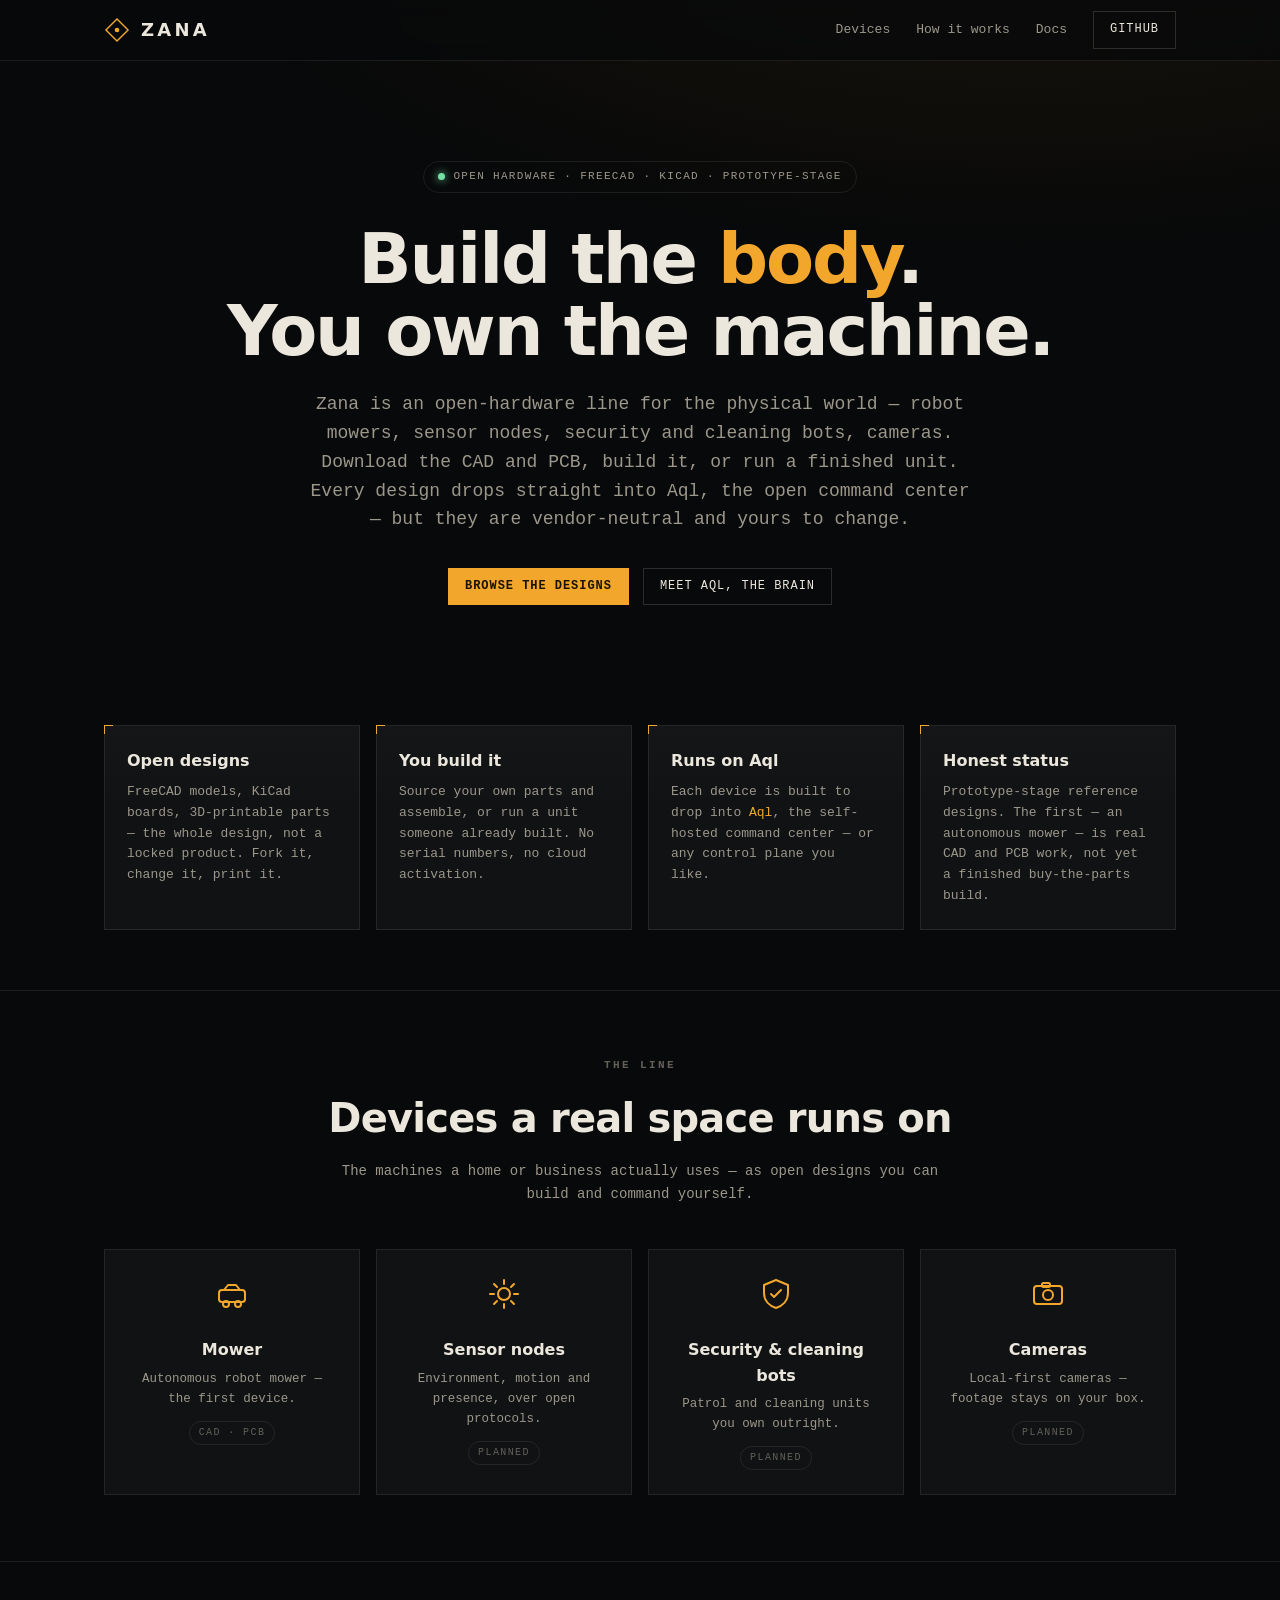
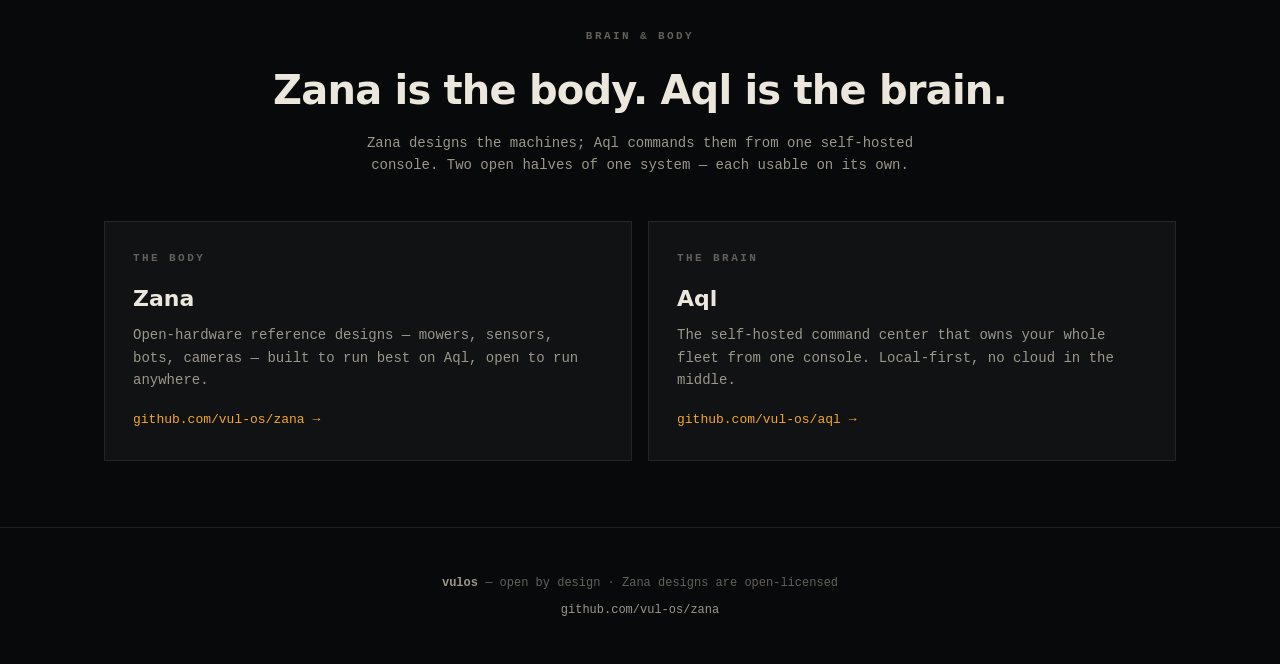
==== site/index.html @ bbb5e2c3 "site: add a self-contained product landing page Standard site/index.html (the ofisi/wede layout the " ====
<!doctype html>
<html lang="en">
<head>
<meta charset="utf-8">
<meta name="viewport" content="width=device-width, initial-scale=1">
<title>Zana — open hardware for the physical world</title>
<meta name="description" content="Zana is an open-hardware line — robot mowers, sensor nodes, security and cleaning bots, cameras — that you download, build, and run yourself. FreeCAD + KiCad. The body to Aql's brain.">
<meta name="color-scheme" content="dark">
<meta property="og:title" content="Zana — open hardware for the physical world">
<meta property="og:description" content="Robot mowers, sensor nodes, security and cleaning bots, cameras — open designs you build yourself. Runs on Aql.">
<meta property="og:url" content="https://vulos.org/products/zana">
<link rel="icon" href="data:image/svg+xml,%3Csvg xmlns='http://www.w3.org/2000/svg' viewBox='0 0 40 40'%3E%3Crect width='40' height='40' rx='8' fill='%230b0c0e'/%3E%3Cpath d='M20 6 L34 20 L20 34 L6 20 Z' fill='none' stroke='%23f2a72c' stroke-width='2.4'/%3E%3Ccircle cx='20' cy='20' r='3.8' fill='%23f2a72c'/%3E%3C/svg%3E">
<style>
  :root{
    --ink-950:#08090a;--ink-900:#0b0c0e;--ink-850:#101214;--ink-800:#16181b;
    --line:rgba(233,228,218,.09);--line-strong:rgba(233,228,218,.16);
    --bone:#ece7dc;--bone-dim:#9c978b;--bone-faint:#63605a;
    --signal:#f2a72c;--signal-hi:#ffc35a;--glow:rgba(242,167,44,.32);--online:#74e0a6;
    --disp:'Trebuchet MS',system-ui,-apple-system,sans-serif;--mono:ui-monospace,'SF Mono',Menlo,monospace;
  }
  *{box-sizing:border-box;margin:0;padding:0}
  html{scroll-behavior:smooth}
  body{background:var(--ink-950);color:var(--bone);font-family:var(--mono);font-size:15px;line-height:1.6;-webkit-font-smoothing:antialiased;overflow-x:hidden}
  body::before{content:'';position:fixed;inset:0;z-index:0;pointer-events:none;background:radial-gradient(120% 70% at 80% -10%,rgba(242,167,44,.08),transparent 55%)}
  a{color:inherit;text-decoration:none}
  .wrap{max-width:1120px;margin:0 auto;padding:0 24px;position:relative;z-index:1}
  .disp{font-family:var(--disp);font-weight:700;letter-spacing:-.02em}
  .kick{font-size:11px;font-weight:600;letter-spacing:.22em;text-transform:uppercase;color:var(--bone-faint)}
  nav{position:sticky;top:0;z-index:20;backdrop-filter:blur(10px);background:rgba(8,9,10,.72);border-bottom:1px solid var(--line)}
  nav .wrap{display:flex;align-items:center;justify-content:space-between;height:60px}
  .brand{display:flex;align-items:center;gap:11px}
  .brand svg{width:26px;height:26px}
  .brand b{font-family:var(--disp);font-size:18px;letter-spacing:.18em;font-weight:700}
  .nlinks{display:flex;gap:26px;align-items:center;font-size:13px;color:var(--bone-dim)}
  .nlinks a:hover{color:var(--bone)}
  .btn{border:1px solid var(--line-strong);padding:8px 16px;font-size:12px;letter-spacing:.08em;text-transform:uppercase;color:var(--bone);transition:.15s}
  .btn:hover{border-color:var(--signal)}
  .btn.pri{background:var(--signal);color:#1a1204;border-color:var(--signal);font-weight:600}
  .btn.pri:hover{background:var(--signal-hi)}
  .hero{padding:100px 0 60px;text-align:center}
  .badge{display:inline-flex;align-items:center;gap:8px;border:1px solid var(--line);padding:6px 14px;border-radius:20px;font-size:11px;letter-spacing:.12em;text-transform:uppercase;color:var(--bone-dim);margin-bottom:30px}
  .dot{width:7px;height:7px;border-radius:50%;background:var(--online);box-shadow:0 0 8px var(--online)}
  .hero h1{font-family:var(--disp);font-weight:700;font-size:clamp(38px,6vw,70px);line-height:1.04;letter-spacing:-.03em;margin-bottom:22px}
  .hero h1 em{font-style:normal;color:var(--signal)}
  .hero p{max-width:660px;margin:0 auto 34px;color:var(--bone-dim);font-size:clamp(15px,2vw,18px)}
  .cta{display:flex;gap:14px;justify-content:center;flex-wrap:wrap}
  .vals{display:grid;grid-template-columns:repeat(4,1fr);gap:16px;padding:60px 0}
  .val{border:1px solid var(--line);background:linear-gradient(180deg,rgba(255,255,255,.015),transparent 40%),var(--ink-850);padding:22px;position:relative}
  .val::before{content:'';position:absolute;top:-1px;left:-1px;width:8px;height:8px;border-top:1px solid var(--signal);border-left:1px solid var(--signal)}
  .val h3{font-family:var(--disp);font-size:16px;margin-bottom:8px}
  .val p{font-size:13px;color:var(--bone-dim)}
  section.blk{padding:66px 0;border-top:1px solid var(--line)}
  .head{text-align:center;margin-bottom:44px}
  .head h2{font-family:var(--disp);font-size:clamp(26px,4vw,40px);letter-spacing:-.02em;margin:12px 0 10px}
  .head p{color:var(--bone-dim);max-width:600px;margin:0 auto;font-size:14px}
  .devs{display:grid;grid-template-columns:repeat(4,1fr);gap:16px}
  .dev{border:1px solid var(--line);background:var(--ink-850);padding:24px;text-align:center}
  .dev svg{width:40px;height:40px;margin-bottom:14px}
  .dev h3{font-family:var(--disp);font-size:16px;margin-bottom:6px}
  .dev p{font-size:12.5px;color:var(--bone-dim)}
  .dev .tag{display:inline-block;margin-top:12px;font-size:10px;letter-spacing:.14em;text-transform:uppercase;color:var(--bone-faint);border:1px solid var(--line);padding:3px 9px;border-radius:20px}
  .eco{display:grid;grid-template-columns:1fr 1fr;gap:16px}
  .card{border:1px solid var(--line);background:var(--ink-850);padding:28px}
  .card .kick{margin-bottom:14px}
  .card h3{font-family:var(--disp);font-size:22px;margin-bottom:8px}
  .card p{color:var(--bone-dim);font-size:14px;margin-bottom:16px}
  .card .lnk{color:var(--signal);font-size:13px}
  footer{border-top:1px solid var(--line);padding:46px 0;text-align:center;color:var(--bone-faint);font-size:12px}
  footer b{color:var(--bone-dim)}
  @media(max-width:900px){.vals,.devs{grid-template-columns:1fr 1fr}.eco{grid-template-columns:1fr}.nlinks a.hidem{display:none}}
</style>
</head>
<body>
<nav><div class="wrap">
  <a class="brand" href="#top">
    <svg viewBox="0 0 40 40" aria-label="Zana"><path d="M20 3 L37 20 L20 37 L3 20 Z" fill="none" stroke="#f2a72c" stroke-width="2.2"/><circle cx="20" cy="20" r="3.6" fill="#f2a72c"/></svg>
    <b>ZANA</b>
  </a>
  <div class="nlinks">
    <a class="hidem" href="#devices">Devices</a>
    <a class="hidem" href="#how">How it works</a>
    <a href="https://github.com/vul-os/zana/tree/main/docs">Docs</a>
    <a class="btn" href="https://github.com/vul-os/zana">GitHub</a>
  </div>
</div></nav>

<header class="hero" id="top"><div class="wrap">
  <div class="badge"><span class="dot"></span> Open hardware · FreeCAD · KiCad · prototype-stage</div>
  <h1>Build the <em>body</em>.<br>You own the machine.</h1>
  <p>Zana is an open-hardware line for the physical world — robot mowers, sensor nodes, security and cleaning bots, cameras. Download the CAD and PCB, build it, or run a finished unit. Every design drops straight into Aql, the open command center — but they are vendor-neutral and yours to change.</p>
  <div class="cta">
    <a class="btn pri" href="https://github.com/vul-os/zana">Browse the designs</a>
    <a class="btn" href="https://github.com/vul-os/aql">Meet Aql, the brain</a>
  </div>
</div></header>

<div class="wrap"><div class="vals">
  <div class="val"><h3>Open designs</h3><p>FreeCAD models, KiCad boards, 3D-printable parts — the whole design, not a locked product. Fork it, change it, print it.</p></div>
  <div class="val"><h3>You build it</h3><p>Source your own parts and assemble, or run a unit someone already built. No serial numbers, no cloud activation.</p></div>
  <div class="val"><h3>Runs on Aql</h3><p>Each device is built to drop into <a style="color:var(--signal)" href="https://github.com/vul-os/aql">Aql</a>, the self-hosted command center — or any control plane you like.</p></div>
  <div class="val"><h3>Honest status</h3><p>Prototype-stage reference designs. The first — an autonomous mower — is real CAD and PCB work, not yet a finished buy-the-parts build.</p></div>
</div></div>

<section class="blk" id="devices"><div class="wrap">
  <div class="head"><div class="kick">The line</div><h2>Devices a real space runs on</h2><p>The machines a home or business actually uses — as open designs you can build and command yourself.</p></div>
  <div class="devs">
    <div class="dev"><svg viewBox="0 0 40 40" fill="none" stroke="#f2a72c" stroke-width="2"><rect x="7" y="16" width="26" height="12" rx="3"/><circle cx="14" cy="30" r="3"/><circle cx="26" cy="30" r="3"/><path d="M12 16l4-5h8l4 5" stroke-linejoin="round"/></svg><h3>Mower</h3><p>Autonomous robot mower — the first device.</p><span class="tag">CAD · PCB</span></div>
    <div class="dev"><svg viewBox="0 0 40 40" fill="none" stroke="#f2a72c" stroke-width="2"><circle cx="20" cy="20" r="6"/><path d="M20 6v4M20 30v4M6 20h4M30 20h4M10 10l3 3M27 27l3 3M30 10l-3 3M13 27l-3 3" stroke-linecap="round"/></svg><h3>Sensor nodes</h3><p>Environment, motion and presence, over open protocols.</p><span class="tag">planned</span></div>
    <div class="dev"><svg viewBox="0 0 40 40" fill="none" stroke="#f2a72c" stroke-width="2"><path d="M20 6l12 5v8c0 8-6 13-12 15-6-2-12-7-12-15v-8z" stroke-linejoin="round"/><path d="M15 20l3 3 7-7" stroke-linecap="round" stroke-linejoin="round"/></svg><h3>Security &amp; cleaning bots</h3><p>Patrol and cleaning units you own outright.</p><span class="tag">planned</span></div>
    <div class="dev"><svg viewBox="0 0 40 40" fill="none" stroke="#f2a72c" stroke-width="2"><rect x="6" y="12" width="28" height="18" rx="3"/><circle cx="20" cy="21" r="5"/><rect x="14" y="9" width="8" height="4" rx="1.5"/></svg><h3>Cameras</h3><p>Local-first cameras — footage stays on your box.</p><span class="tag">planned</span></div>
  </div>
</div></section>

<section class="blk" id="how"><div class="wrap">
  <div class="head"><div class="kick">Brain &amp; body</div><h2>Zana is the body. Aql is the brain.</h2><p>Zana designs the machines; Aql commands them from one self-hosted console. Two open halves of one system — each usable on its own.</p></div>
  <div class="eco">
    <div class="card"><div class="kick">The body</div><h3>Zana</h3><p>Open-hardware reference designs — mowers, sensors, bots, cameras — built to run best on Aql, open to run anywhere.</p><a class="lnk" href="https://github.com/vul-os/zana">github.com/vul-os/zana →</a></div>
    <div class="card"><div class="kick">The brain</div><h3>Aql</h3><p>The self-hosted command center that owns your whole fleet from one console. Local-first, no cloud in the middle.</p><a class="lnk" href="https://github.com/vul-os/aql">github.com/vul-os/aql →</a></div>
  </div>
</div></section>

<footer><div class="wrap">
  <div style="margin-bottom:8px"><a href="https://vulos.org"><b>vulos</b></a> — open by design · Zana designs are open-licensed</div>
  <div><a href="https://github.com/vul-os/zana" style="color:var(--bone-dim)">github.com/vul-os/zana</a></div>
</div></footer>
</body>
</html>
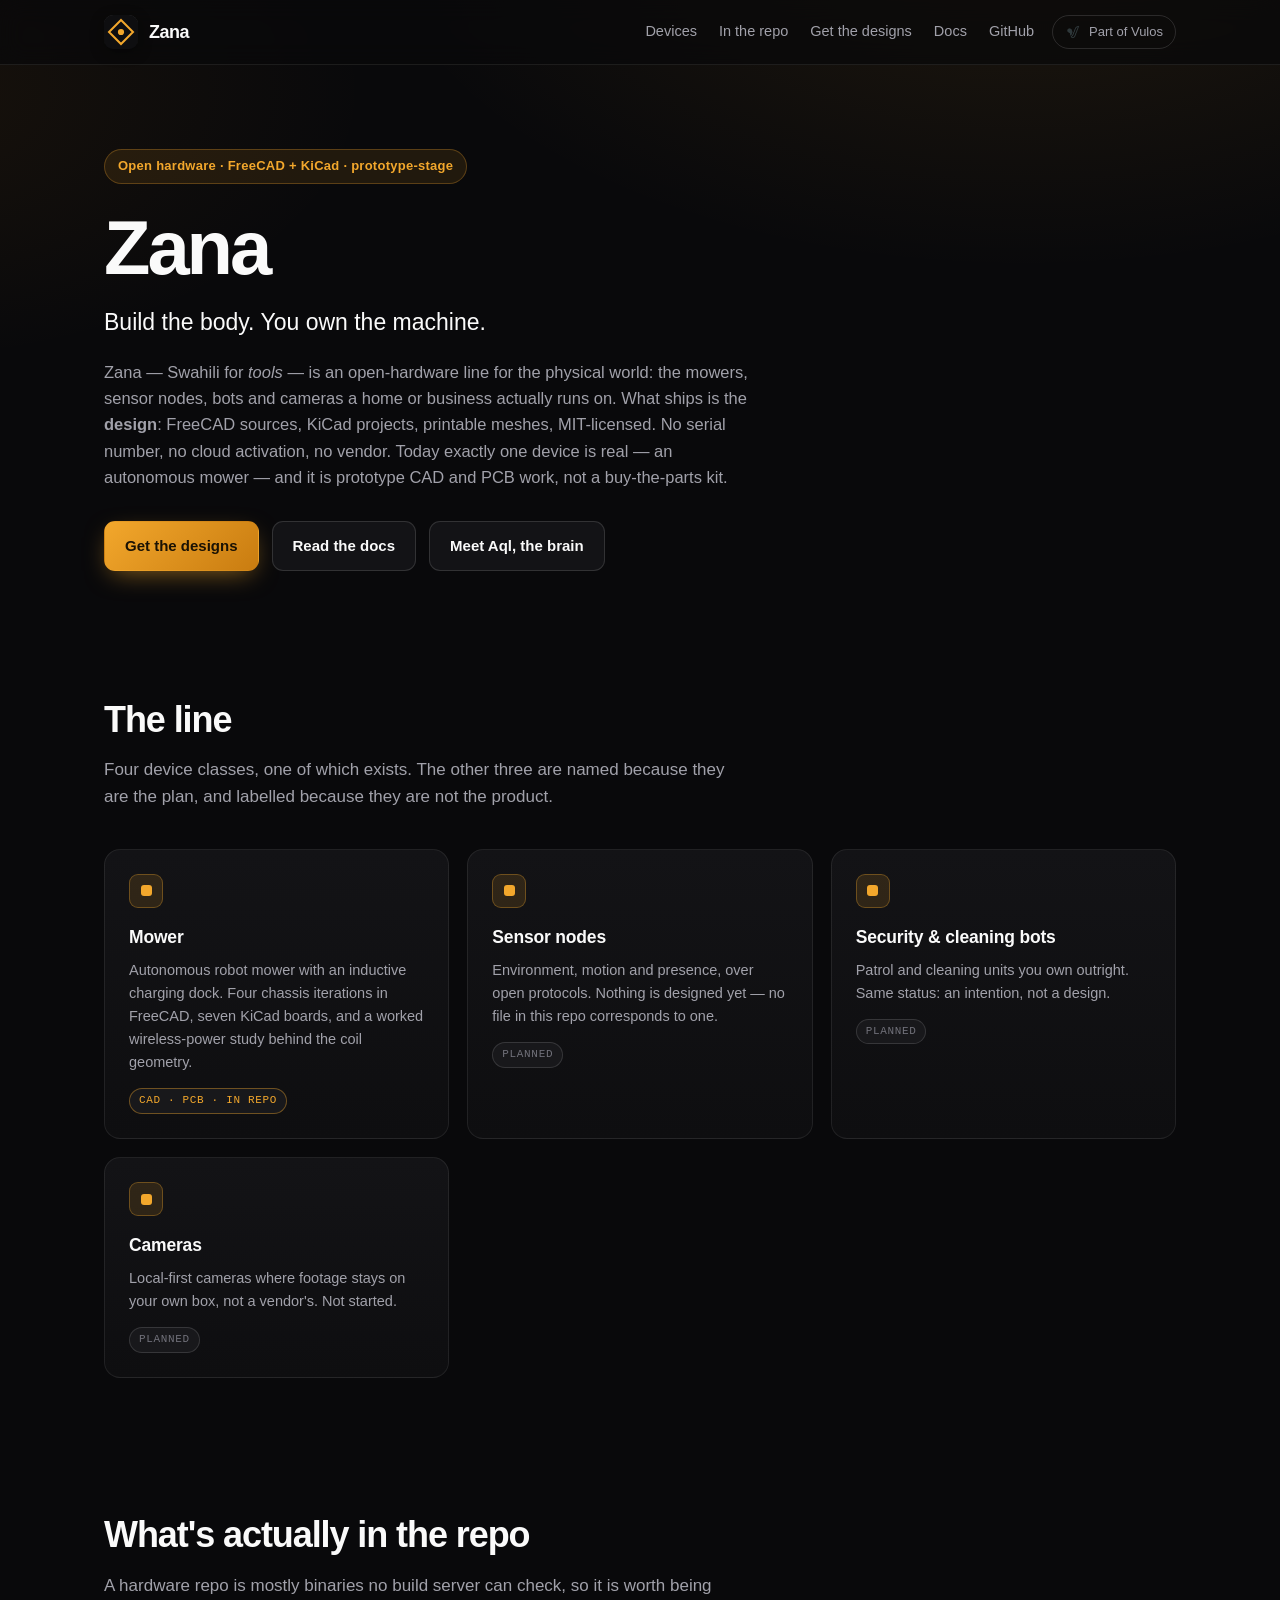
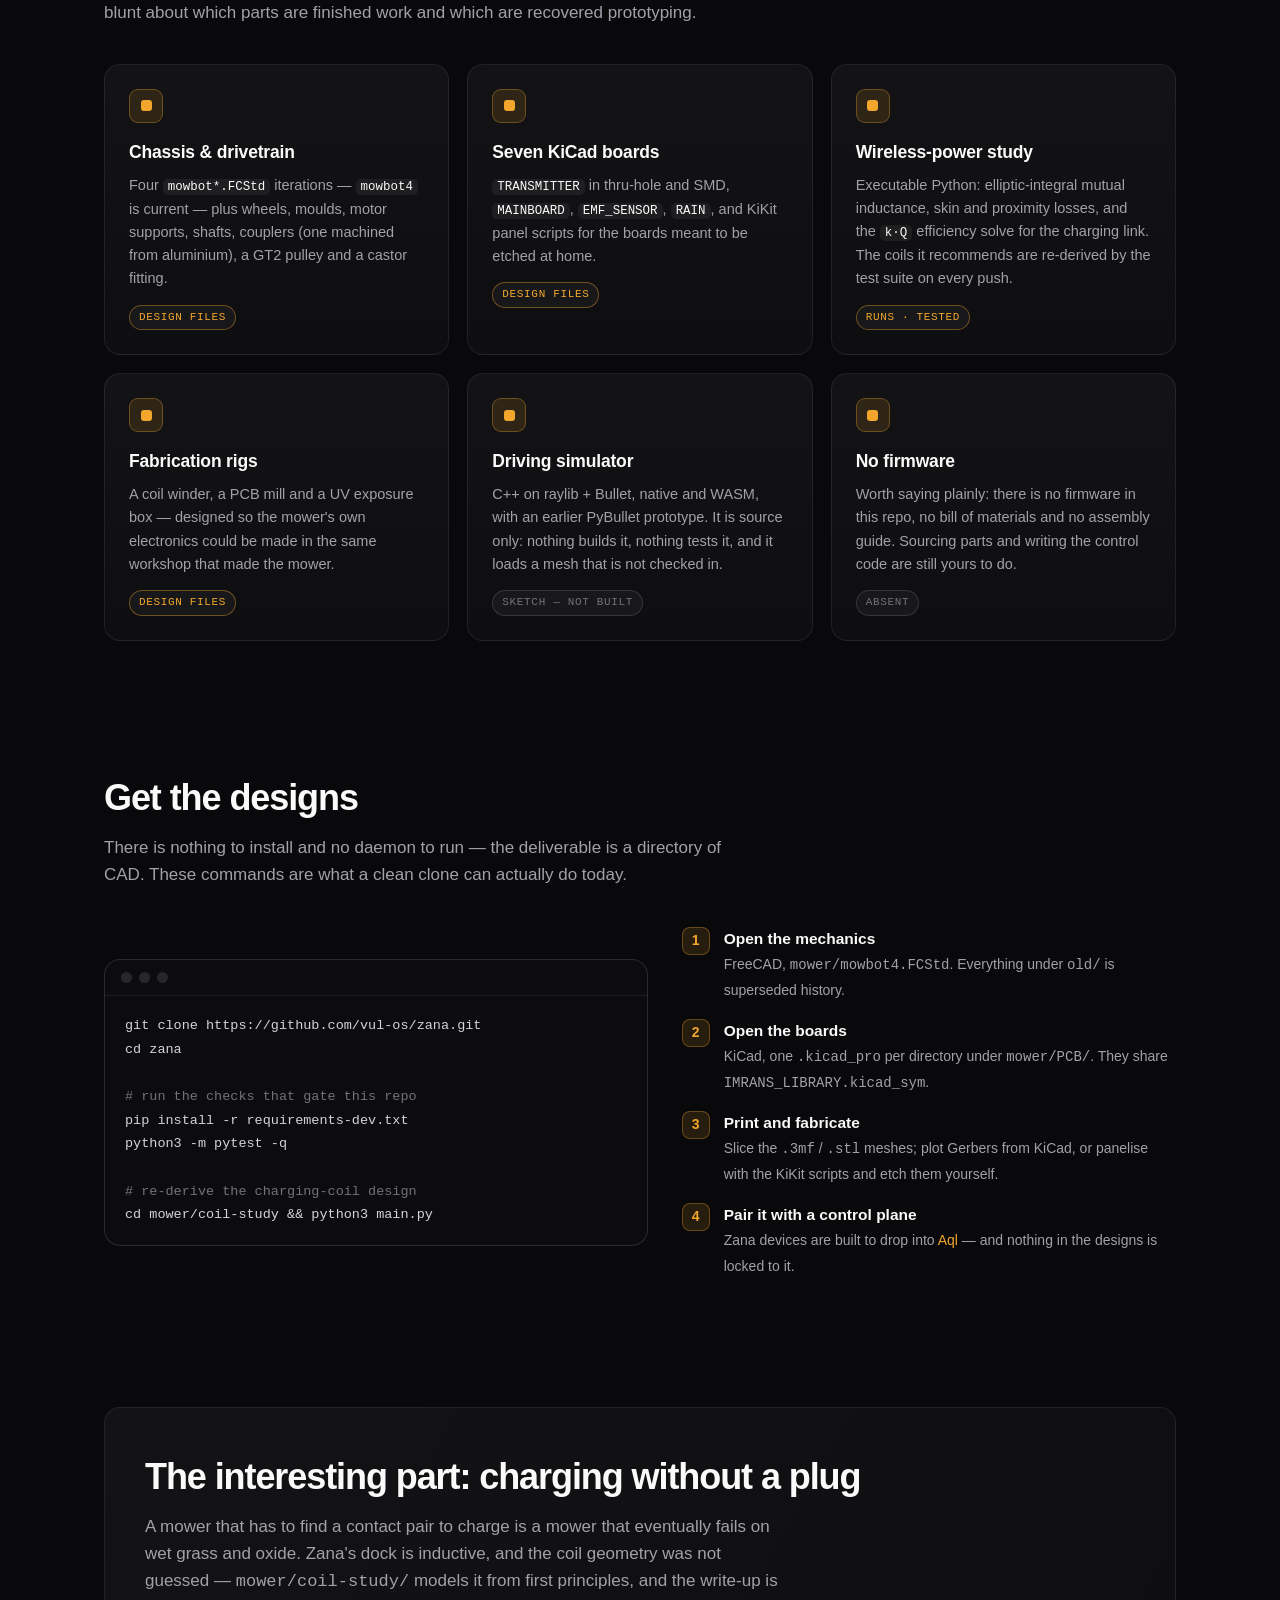
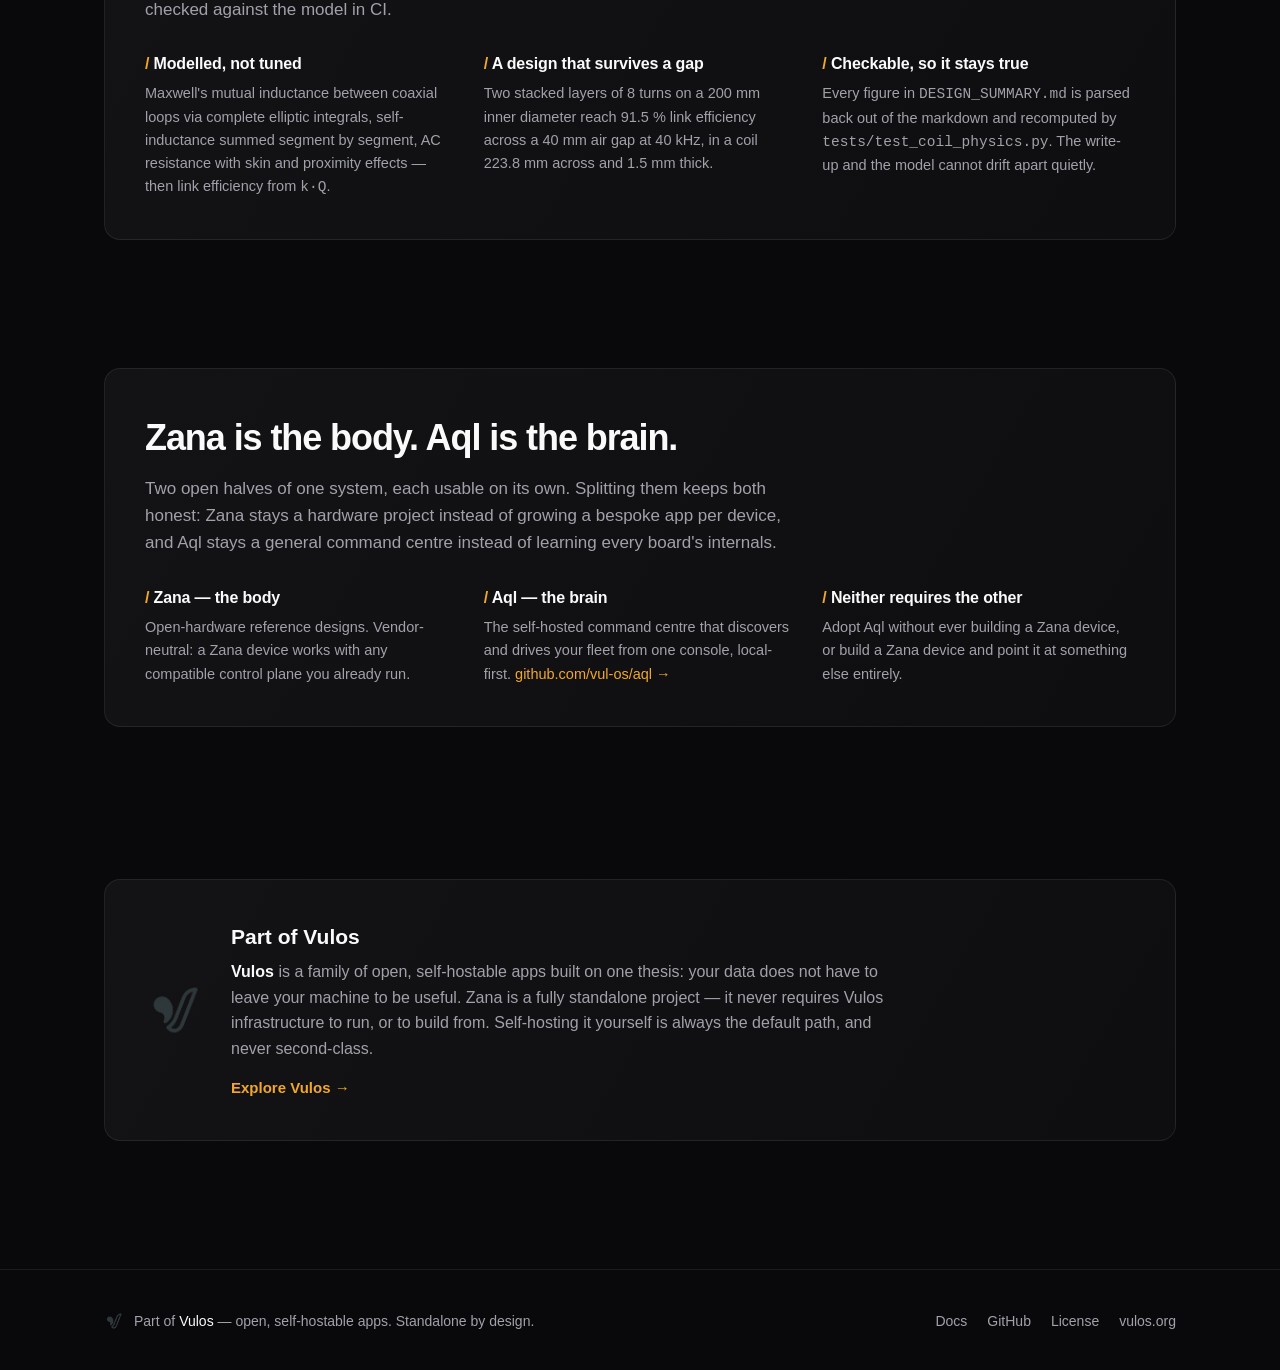
==== commit dd7a930a: "chore: suite-wide audit — dedup, docs, gates, security fixes Agent-generated, machine-verified, NOT " ====
--- a/site/index.html
+++ b/site/index.html
@@ -2,126 +2,254 @@
 <html lang="en">
 <head>
 <meta charset="utf-8">
-<meta name="viewport" content="width=device-width, initial-scale=1">
+<meta name="viewport" content="width=device-width,initial-scale=1">
 <title>Zana — open hardware for the physical world</title>
-<meta name="description" content="Zana is an open-hardware line — robot mowers, sensor nodes, security and cleaning bots, cameras — that you download, build, and run yourself. FreeCAD + KiCad. The body to Aql's brain.">
-<meta name="color-scheme" content="dark">
+<meta name="description" content="Zana is an open-hardware line — robot mowers, sensor nodes, security and cleaning bots, cameras — that you download, build, and run yourself. FreeCAD + KiCad, MIT-licensed. The body to Aql's brain.">
 <meta property="og:title" content="Zana — open hardware for the physical world">
 <meta property="og:description" content="Robot mowers, sensor nodes, security and cleaning bots, cameras — open designs you build yourself. Runs on Aql.">
 <meta property="og:url" content="https://vulos.org/products/zana">
-<link rel="icon" href="data:image/svg+xml,%3Csvg xmlns='http://www.w3.org/2000/svg' viewBox='0 0 40 40'%3E%3Crect width='40' height='40' rx='8' fill='%230b0c0e'/%3E%3Cpath d='M20 6 L34 20 L20 34 L6 20 Z' fill='none' stroke='%23f2a72c' stroke-width='2.4'/%3E%3Ccircle cx='20' cy='20' r='3.8' fill='%23f2a72c'/%3E%3C/svg%3E">
-<style>
-  :root{
-    --ink-950:#08090a;--ink-900:#0b0c0e;--ink-850:#101214;--ink-800:#16181b;
-    --line:rgba(233,228,218,.09);--line-strong:rgba(233,228,218,.16);
-    --bone:#ece7dc;--bone-dim:#9c978b;--bone-faint:#63605a;
-    --signal:#f2a72c;--signal-hi:#ffc35a;--glow:rgba(242,167,44,.32);--online:#74e0a6;
-    --disp:'Trebuchet MS',system-ui,-apple-system,sans-serif;--mono:ui-monospace,'SF Mono',Menlo,monospace;
-  }
-  *{box-sizing:border-box;margin:0;padding:0}
-  html{scroll-behavior:smooth}
-  body{background:var(--ink-950);color:var(--bone);font-family:var(--mono);font-size:15px;line-height:1.6;-webkit-font-smoothing:antialiased;overflow-x:hidden}
-  body::before{content:'';position:fixed;inset:0;z-index:0;pointer-events:none;background:radial-gradient(120% 70% at 80% -10%,rgba(242,167,44,.08),transparent 55%)}
-  a{color:inherit;text-decoration:none}
-  .wrap{max-width:1120px;margin:0 auto;padding:0 24px;position:relative;z-index:1}
-  .disp{font-family:var(--disp);font-weight:700;letter-spacing:-.02em}
-  .kick{font-size:11px;font-weight:600;letter-spacing:.22em;text-transform:uppercase;color:var(--bone-faint)}
-  nav{position:sticky;top:0;z-index:20;backdrop-filter:blur(10px);background:rgba(8,9,10,.72);border-bottom:1px solid var(--line)}
-  nav .wrap{display:flex;align-items:center;justify-content:space-between;height:60px}
-  .brand{display:flex;align-items:center;gap:11px}
-  .brand svg{width:26px;height:26px}
-  .brand b{font-family:var(--disp);font-size:18px;letter-spacing:.18em;font-weight:700}
-  .nlinks{display:flex;gap:26px;align-items:center;font-size:13px;color:var(--bone-dim)}
-  .nlinks a:hover{color:var(--bone)}
-  .btn{border:1px solid var(--line-strong);padding:8px 16px;font-size:12px;letter-spacing:.08em;text-transform:uppercase;color:var(--bone);transition:.15s}
-  .btn:hover{border-color:var(--signal)}
-  .btn.pri{background:var(--signal);color:#1a1204;border-color:var(--signal);font-weight:600}
-  .btn.pri:hover{background:var(--signal-hi)}
-  .hero{padding:100px 0 60px;text-align:center}
-  .badge{display:inline-flex;align-items:center;gap:8px;border:1px solid var(--line);padding:6px 14px;border-radius:20px;font-size:11px;letter-spacing:.12em;text-transform:uppercase;color:var(--bone-dim);margin-bottom:30px}
-  .dot{width:7px;height:7px;border-radius:50%;background:var(--online);box-shadow:0 0 8px var(--online)}
-  .hero h1{font-family:var(--disp);font-weight:700;font-size:clamp(38px,6vw,70px);line-height:1.04;letter-spacing:-.03em;margin-bottom:22px}
-  .hero h1 em{font-style:normal;color:var(--signal)}
-  .hero p{max-width:660px;margin:0 auto 34px;color:var(--bone-dim);font-size:clamp(15px,2vw,18px)}
-  .cta{display:flex;gap:14px;justify-content:center;flex-wrap:wrap}
-  .vals{display:grid;grid-template-columns:repeat(4,1fr);gap:16px;padding:60px 0}
-  .val{border:1px solid var(--line);background:linear-gradient(180deg,rgba(255,255,255,.015),transparent 40%),var(--ink-850);padding:22px;position:relative}
-  .val::before{content:'';position:absolute;top:-1px;left:-1px;width:8px;height:8px;border-top:1px solid var(--signal);border-left:1px solid var(--signal)}
-  .val h3{font-family:var(--disp);font-size:16px;margin-bottom:8px}
-  .val p{font-size:13px;color:var(--bone-dim)}
-  section.blk{padding:66px 0;border-top:1px solid var(--line)}
-  .head{text-align:center;margin-bottom:44px}
-  .head h2{font-family:var(--disp);font-size:clamp(26px,4vw,40px);letter-spacing:-.02em;margin:12px 0 10px}
-  .head p{color:var(--bone-dim);max-width:600px;margin:0 auto;font-size:14px}
-  .devs{display:grid;grid-template-columns:repeat(4,1fr);gap:16px}
-  .dev{border:1px solid var(--line);background:var(--ink-850);padding:24px;text-align:center}
-  .dev svg{width:40px;height:40px;margin-bottom:14px}
-  .dev h3{font-family:var(--disp);font-size:16px;margin-bottom:6px}
-  .dev p{font-size:12.5px;color:var(--bone-dim)}
-  .dev .tag{display:inline-block;margin-top:12px;font-size:10px;letter-spacing:.14em;text-transform:uppercase;color:var(--bone-faint);border:1px solid var(--line);padding:3px 9px;border-radius:20px}
-  .eco{display:grid;grid-template-columns:1fr 1fr;gap:16px}
-  .card{border:1px solid var(--line);background:var(--ink-850);padding:28px}
-  .card .kick{margin-bottom:14px}
-  .card h3{font-family:var(--disp);font-size:22px;margin-bottom:8px}
-  .card p{color:var(--bone-dim);font-size:14px;margin-bottom:16px}
-  .card .lnk{color:var(--signal);font-size:13px}
-  footer{border-top:1px solid var(--line);padding:46px 0;text-align:center;color:var(--bone-faint);font-size:12px}
-  footer b{color:var(--bone-dim)}
-  @media(max-width:900px){.vals,.devs{grid-template-columns:1fr 1fr}.eco{grid-template-columns:1fr}.nlinks a.hidem{display:none}}
+<link rel="icon" href="data:image/svg+xml,%3Csvg xmlns='http://www.w3.org/2000/svg' viewBox='0 0 34 34'%3E%3Crect width='34' height='34' rx='9' fill='%230E0E10'/%3E%3Cpath d='M17 5 L29 17 L17 29 L5 17 Z' fill='none' stroke='%23f2a72c' stroke-width='2'/%3E%3Ccircle cx='17' cy='17' r='3.1' fill='%23f2a72c'/%3E%3C/svg%3E">
+<style>*,*::before,*::after{box-sizing:border-box}
+/* ── Tokens (identical in every Vulos product site — see tokens.css) ────── */
+:root{
+  --bg:#09090B; --bg-soft:#0E0E10; --panel:#131316; --panel-2:#18181B;
+  --border:rgba(255,255,255,.08); --border-2:rgba(255,255,255,.13);
+  --text:#FAFAFA; --muted:#A1A1AA; --faint:#71717A;
+  --radius:16px; --max:1120px;
+  --mono:ui-monospace,SFMono-Regular,"SF Mono","Geist Mono",Menlo,Consolas,monospace;
+  --sans:-apple-system,BlinkMacSystemFont,"Segoe UI",Inter,Roboto,Helvetica,Arial,sans-serif;
+}
+html{scroll-behavior:smooth}
+body{margin:0;font-family:var(--sans);background:var(--bg);color:var(--text);line-height:1.6;-webkit-font-smoothing:antialiased;font-size:16px}
+body::before{content:"";position:fixed;inset:0;z-index:-1;background:
+  radial-gradient(1100px 600px at 80% -10%, color-mix(in srgb,var(--accent) 10%, transparent), transparent 60%),
+  radial-gradient(900px 500px at -10% 10%, color-mix(in srgb,var(--accent-2) 8%, transparent), transparent 55%),
+  var(--bg);}
+a{color:inherit;text-decoration:none}
+img{max-width:100%;display:block}
+.wrap{max-width:var(--max);margin:0 auto;padding:0 24px}
+.accent{color:var(--accent)}
+
+/* Header */
+.site-header{position:sticky;top:0;z-index:50;backdrop-filter:blur(12px);background:color-mix(in srgb,var(--bg) 72%, transparent);border-bottom:1px solid var(--border)}
+.nav{display:flex;align-items:center;gap:18px;height:64px}
+.brand{display:flex;align-items:center;gap:11px;font-weight:600;font-size:18px;letter-spacing:-.03em}
+.brand .tile{width:34px;height:34px;border-radius:9px;overflow:hidden;box-shadow:0 1px 0 rgba(255,255,255,.12) inset, 0 4px 14px rgba(0,0,0,.35);background:#0E0E10;display:grid;place-items:center}
+.brand .tile svg{width:100%;height:100%;display:block}
+.nav-spacer{flex:1}
+.nav-links{display:flex;align-items:center;gap:22px}
+.nav-links a{color:var(--muted);font-size:14.5px;font-weight:500;transition:color .15s}
+.nav-links a:hover{color:var(--text)}
+.vulos-badge{display:inline-flex;align-items:center;gap:8px;padding:6px 12px;border:1px solid var(--border-2);border-radius:999px;font-size:13px;color:var(--muted);transition:border-color .15s,color .15s}
+.vulos-badge:hover{border-color:var(--accent);color:var(--text)}
+.vulos-badge img{width:16px;height:16px;border-radius:4px}
+@media(max-width:760px){.nav-links{display:none}}
+
+/* Buttons */
+.btn{display:inline-flex;align-items:center;gap:9px;padding:12px 20px;border-radius:11px;font-weight:600;font-size:15px;border:1px solid transparent;cursor:pointer;transition:transform .12s,box-shadow .2s,background .2s,border-color .2s}
+.btn:hover{transform:translateY(-1px)}
+.btn-primary{background:linear-gradient(135deg,var(--accent),var(--accent-2));color:#1A1204;box-shadow:0 8px 26px -8px color-mix(in srgb,var(--accent) 60%, transparent)}
+.btn-primary:hover{box-shadow:0 12px 34px -8px color-mix(in srgb,var(--accent) 75%, transparent)}
+.btn-ghost{background:var(--panel);border-color:var(--border-2);color:var(--text)}
+.btn-ghost:hover{border-color:var(--accent)}
+
+/* Hero */
+.hero{padding:84px 0 56px}
+.eyebrow{display:inline-flex;align-items:center;gap:8px;font-size:13px;font-weight:600;letter-spacing:.02em;color:var(--accent);background:color-mix(in srgb,var(--accent) 10%, transparent);border:1px solid color-mix(in srgb,var(--accent) 28%, transparent);padding:6px 13px;border-radius:999px}
+.hero .wordmark{margin:26px 0 0;font-size:clamp(48px,8vw,76px);font-weight:800;letter-spacing:-.04em;line-height:1}
+.hero .tagline{font-size:clamp(18px,2.4vw,23px);color:var(--text);margin:18px 0 0;max-width:720px;font-weight:500}
+.hero .blurb{font-size:16.5px;color:var(--muted);margin:18px 0 0;max-width:660px}
+.cta-row{display:flex;flex-wrap:wrap;gap:13px;margin-top:30px}
+
+/* Sections */
+.section{padding:64px 0}
+.section h2{font-size:clamp(26px,4vw,36px);letter-spacing:-.03em;margin:0 0 8px;font-weight:800}
+.section .lead{color:var(--muted);margin:0 0 38px;font-size:17px;max-width:640px}
+
+/* Features */
+.grid{display:grid;grid-template-columns:repeat(3,1fr);gap:18px}
+@media(max-width:900px){.grid{grid-template-columns:1fr 1fr}}
+@media(max-width:620px){.grid{grid-template-columns:1fr}}
+.card{background:linear-gradient(180deg,var(--panel),var(--bg-soft));border:1px solid var(--border);border-radius:var(--radius);padding:24px;transition:border-color .2s,transform .2s}
+.card:hover{border-color:color-mix(in srgb,var(--accent) 45%, var(--border));transform:translateY(-2px)}
+.card .dot{width:34px;height:34px;border-radius:9px;background:color-mix(in srgb,var(--accent) 13%, transparent);border:1px solid color-mix(in srgb,var(--accent) 32%, transparent);display:grid;place-items:center;margin-bottom:15px}
+.card .dot::after{content:"";width:11px;height:11px;border-radius:3px;background:var(--accent)}
+.card h3{margin:0 0 8px;font-size:17.5px;letter-spacing:-.01em}
+.card p{margin:0;color:var(--muted);font-size:14.5px}
+.card code{font-family:var(--mono);font-size:.86em;background:rgba(255,255,255,.06);padding:1px 5px;border-radius:5px;color:var(--text)}
+/* State chip — every card describing repo contents wears one, so a reader
+   never has to guess whether something is shipped or sketched. */
+.card .state{display:inline-block;margin-top:14px;font-family:var(--mono);font-size:11px;letter-spacing:.06em;text-transform:uppercase;color:var(--faint);background:var(--panel-2);border:1px solid var(--border-2);padding:3px 9px;border-radius:999px}
+.card .state.live{color:var(--accent);border-color:color-mix(in srgb,var(--accent) 40%, transparent)}
+
+/* Quickstart */
+.quick{display:grid;grid-template-columns:1.1fr 1fr;gap:34px;align-items:center}
+@media(max-width:820px){.quick{grid-template-columns:1fr}}
+.codeblock{background:#0C0C0E;border:1px solid var(--border-2);border-radius:var(--radius);overflow:hidden}
+.codeblock .bar{display:flex;align-items:center;gap:7px;padding:12px 16px;border-bottom:1px solid var(--border)}
+.codeblock .bar i{width:11px;height:11px;border-radius:50%;background:#26262b;display:inline-block}
+.codeblock pre{margin:0;padding:18px 20px;overflow:auto;font-family:var(--mono);font-size:13.5px;line-height:1.75;color:#D4D4D8}
+.codeblock .c{color:var(--faint)}
+.steps{list-style:none;margin:0;padding:0;display:grid;gap:16px}
+.steps li{display:flex;gap:14px;align-items:flex-start}
+.steps .num{flex:none;width:28px;height:28px;border-radius:8px;background:color-mix(in srgb,var(--accent) 13%, transparent);border:1px solid color-mix(in srgb,var(--accent) 32%, transparent);color:var(--accent);font-weight:700;display:grid;place-items:center;font-size:14px}
+.steps b{display:block;font-size:15.5px}
+.steps span{color:var(--muted);font-size:14px}
+
+/* Explainer band */
+.decent{background:linear-gradient(120deg,var(--panel),var(--bg-soft));border:1px solid var(--border);border-radius:var(--radius);padding:40px}
+.decent h2{margin-top:0}
+.decent .cols{display:grid;grid-template-columns:repeat(3,1fr);gap:26px;margin-top:28px}
+@media(max-width:820px){.decent .cols{grid-template-columns:1fr}}
+.decent h4{margin:0 0 6px;font-size:16px;letter-spacing:-.01em}
+.decent h4::before{content:"/ ";color:var(--accent);font-weight:700}
+.decent p{margin:0;color:var(--muted);font-size:14.5px}
+
+/* Vulos band */
+.vulos-band{margin:24px 0;background:linear-gradient(120deg,var(--panel),var(--bg-soft));border:1px solid var(--border);border-radius:var(--radius);padding:40px;display:flex;gap:26px;align-items:center}
+@media(max-width:680px){.vulos-band{flex-direction:column;text-align:center}}
+.vulos-band img{width:60px;height:60px;border-radius:14px;flex:none}
+.vulos-band h3{margin:0 0 6px;font-size:21px}
+.vulos-band p{margin:0;color:var(--muted);max-width:680px}
+.vulos-band .more{margin-top:14px;display:inline-flex;color:var(--accent);font-weight:600;font-size:15px}
+
+/* Footer */
+.site-footer{border-top:1px solid var(--border);margin-top:40px;padding:40px 0}
+.foot{display:flex;flex-wrap:wrap;gap:18px;align-items:center;justify-content:space-between}
+.foot .left{display:flex;align-items:center;gap:10px;color:var(--muted);font-size:14px}
+.foot .left img{width:20px;height:20px;border-radius:5px}
+.foot .links{display:flex;gap:20px;flex-wrap:wrap}
+.foot .links a{color:var(--muted);font-size:14px}
+.foot .links a:hover{color:var(--text)}
 </style>
+<style>:root{--accent:#f2a72c;--accent-2:#C97C10}</style>
 </head>
 <body>
-<nav><div class="wrap">
-  <a class="brand" href="#top">
-    <svg viewBox="0 0 40 40" aria-label="Zana"><path d="M20 3 L37 20 L20 37 L3 20 Z" fill="none" stroke="#f2a72c" stroke-width="2.2"/><circle cx="20" cy="20" r="3.6" fill="#f2a72c"/></svg>
-    <b>ZANA</b>
-  </a>
-  <div class="nlinks">
-    <a class="hidem" href="#devices">Devices</a>
-    <a class="hidem" href="#how">How it works</a>
-    <a href="https://github.com/vul-os/zana/tree/main/docs">Docs</a>
-    <a class="btn" href="https://github.com/vul-os/zana">GitHub</a>
-  </div>
-</div></nav>
-
-<header class="hero" id="top"><div class="wrap">
-  <div class="badge"><span class="dot"></span> Open hardware · FreeCAD · KiCad · prototype-stage</div>
-  <h1>Build the <em>body</em>.<br>You own the machine.</h1>
-  <p>Zana is an open-hardware line for the physical world — robot mowers, sensor nodes, security and cleaning bots, cameras. Download the CAD and PCB, build it, or run a finished unit. Every design drops straight into Aql, the open command center — but they are vendor-neutral and yours to change.</p>
-  <div class="cta">
-    <a class="btn pri" href="https://github.com/vul-os/zana">Browse the designs</a>
-    <a class="btn" href="https://github.com/vul-os/aql">Meet Aql, the brain</a>
-  </div>
-</div></header>
-
-<div class="wrap"><div class="vals">
-  <div class="val"><h3>Open designs</h3><p>FreeCAD models, KiCad boards, 3D-printable parts — the whole design, not a locked product. Fork it, change it, print it.</p></div>
-  <div class="val"><h3>You build it</h3><p>Source your own parts and assemble, or run a unit someone already built. No serial numbers, no cloud activation.</p></div>
-  <div class="val"><h3>Runs on Aql</h3><p>Each device is built to drop into <a style="color:var(--signal)" href="https://github.com/vul-os/aql">Aql</a>, the self-hosted command center — or any control plane you like.</p></div>
-  <div class="val"><h3>Honest status</h3><p>Prototype-stage reference designs. The first — an autonomous mower — is real CAD and PCB work, not yet a finished buy-the-parts build.</p></div>
-</div></div>
-
-<section class="blk" id="devices"><div class="wrap">
-  <div class="head"><div class="kick">The line</div><h2>Devices a real space runs on</h2><p>The machines a home or business actually uses — as open designs you can build and command yourself.</p></div>
-  <div class="devs">
-    <div class="dev"><svg viewBox="0 0 40 40" fill="none" stroke="#f2a72c" stroke-width="2"><rect x="7" y="16" width="26" height="12" rx="3"/><circle cx="14" cy="30" r="3"/><circle cx="26" cy="30" r="3"/><path d="M12 16l4-5h8l4 5" stroke-linejoin="round"/></svg><h3>Mower</h3><p>Autonomous robot mower — the first device.</p><span class="tag">CAD · PCB</span></div>
-    <div class="dev"><svg viewBox="0 0 40 40" fill="none" stroke="#f2a72c" stroke-width="2"><circle cx="20" cy="20" r="6"/><path d="M20 6v4M20 30v4M6 20h4M30 20h4M10 10l3 3M27 27l3 3M30 10l-3 3M13 27l-3 3" stroke-linecap="round"/></svg><h3>Sensor nodes</h3><p>Environment, motion and presence, over open protocols.</p><span class="tag">planned</span></div>
-    <div class="dev"><svg viewBox="0 0 40 40" fill="none" stroke="#f2a72c" stroke-width="2"><path d="M20 6l12 5v8c0 8-6 13-12 15-6-2-12-7-12-15v-8z" stroke-linejoin="round"/><path d="M15 20l3 3 7-7" stroke-linecap="round" stroke-linejoin="round"/></svg><h3>Security &amp; cleaning bots</h3><p>Patrol and cleaning units you own outright.</p><span class="tag">planned</span></div>
-    <div class="dev"><svg viewBox="0 0 40 40" fill="none" stroke="#f2a72c" stroke-width="2"><rect x="6" y="12" width="28" height="18" rx="3"/><circle cx="20" cy="21" r="5"/><rect x="14" y="9" width="8" height="4" rx="1.5"/></svg><h3>Cameras</h3><p>Local-first cameras — footage stays on your box.</p><span class="tag">planned</span></div>
-  </div>
-</div></section>
-
-<section class="blk" id="how"><div class="wrap">
-  <div class="head"><div class="kick">Brain &amp; body</div><h2>Zana is the body. Aql is the brain.</h2><p>Zana designs the machines; Aql commands them from one self-hosted console. Two open halves of one system — each usable on its own.</p></div>
-  <div class="eco">
-    <div class="card"><div class="kick">The body</div><h3>Zana</h3><p>Open-hardware reference designs — mowers, sensors, bots, cameras — built to run best on Aql, open to run anywhere.</p><a class="lnk" href="https://github.com/vul-os/zana">github.com/vul-os/zana →</a></div>
-    <div class="card"><div class="kick">The brain</div><h3>Aql</h3><p>The self-hosted command center that owns your whole fleet from one console. Local-first, no cloud in the middle.</p><a class="lnk" href="https://github.com/vul-os/aql">github.com/vul-os/aql →</a></div>
-  </div>
-</div></section>
-
-<footer><div class="wrap">
-  <div style="margin-bottom:8px"><a href="https://vulos.org"><b>vulos</b></a> — open by design · Zana designs are open-licensed</div>
-  <div><a href="https://github.com/vul-os/zana" style="color:var(--bone-dim)">github.com/vul-os/zana</a></div>
-</div></footer>
+<header class="site-header"><div class="wrap nav">
+    <a class="brand" href="./index.html"><span class="tile">
+      <svg viewBox="0 0 34 34" xmlns="http://www.w3.org/2000/svg" aria-hidden="true">
+        <rect width="34" height="34" rx="9" fill="#0E0E10"/>
+        <path d="M17 5 L29 17 L17 29 L5 17 Z" fill="none" stroke="#f2a72c" stroke-width="2"/>
+        <circle cx="17" cy="17" r="3.1" fill="#f2a72c"/>
+      </svg>
+    </span>Zana</a>
+    <div class="nav-spacer"></div>
+    <nav class="nav-links">
+      <a href="./index.html#devices">Devices</a>
+      <a href="./index.html#repo">In the repo</a>
+      <a href="./index.html#quickstart">Get the designs</a>
+      <a href="./docs.html">Docs</a>
+      <a href="https://github.com/vul-os/zana" target="_blank" rel="noopener">GitHub</a>
+    </nav>
+    <a class="vulos-badge" href="https://vulos.org" target="_blank" rel="noopener" title="Part of Vulos">
+      <img src="./assets/vulos-logo.png" alt="Vulos">Part of Vulos
+    </a>
+  </div></header>
+<main>
+  <section class="hero"><div class="wrap">
+    <span class="eyebrow">Open hardware · FreeCAD + KiCad · prototype-stage</span>
+    <h1 class="wordmark">Zana</h1>
+    <p class="tagline">Build the body. You own the machine.</p>
+    <p class="blurb">Zana — Swahili for <em>tools</em> — is an open-hardware line for the physical world: the mowers, sensor nodes, bots and cameras a home or business actually runs on. What ships is the <strong>design</strong>: FreeCAD sources, KiCad projects, printable meshes, MIT-licensed. No serial number, no cloud activation, no vendor. Today exactly one device is real — an autonomous mower — and it is prototype CAD and PCB work, not a buy-the-parts kit.</p>
+    <div class="cta-row">
+      <a class="btn btn-primary" href="#quickstart">Get the designs</a>
+      <a class="btn btn-ghost" href="./docs.html">Read the docs</a>
+      <a class="btn btn-ghost" href="https://github.com/vul-os/aql" target="_blank" rel="noopener">Meet Aql, the brain</a>
+    </div>
+  </div></section>
+
+  <section class="section" id="devices"><div class="wrap">
+    <h2>The line</h2>
+    <p class="lead">Four device classes, one of which exists. The other three are named because they are the plan, and labelled because they are not the product.</p>
+    <div class="grid">
+      <div class="card"><div class="dot"></div><h3>Mower</h3><p>Autonomous robot mower with an inductive charging dock. Four chassis iterations in FreeCAD, seven KiCad boards, and a worked wireless-power study behind the coil geometry.</p><span class="state live">CAD · PCB · in repo</span></div>
+      <div class="card"><div class="dot"></div><h3>Sensor nodes</h3><p>Environment, motion and presence, over open protocols. Nothing is designed yet — no file in this repo corresponds to one.</p><span class="state">planned</span></div>
+      <div class="card"><div class="dot"></div><h3>Security &amp; cleaning bots</h3><p>Patrol and cleaning units you own outright. Same status: an intention, not a design.</p><span class="state">planned</span></div>
+      <div class="card"><div class="dot"></div><h3>Cameras</h3><p>Local-first cameras where footage stays on your own box, not a vendor's. Not started.</p><span class="state">planned</span></div>
+    </div>
+  </div></section>
+
+  <section class="section" id="repo"><div class="wrap">
+    <h2>What's actually in the repo</h2>
+    <p class="lead">A hardware repo is mostly binaries no build server can check, so it is worth being blunt about which parts are finished work and which are recovered prototyping.</p>
+    <div class="grid">
+      <div class="card"><div class="dot"></div><h3>Chassis &amp; drivetrain</h3><p>Four <code>mowbot*.FCStd</code> iterations — <code>mowbot4</code> is current — plus wheels, moulds, motor supports, shafts, couplers (one machined from aluminium), a GT2 pulley and a castor fitting.</p><span class="state live">design files</span></div>
+      <div class="card"><div class="dot"></div><h3>Seven KiCad boards</h3><p><code>TRANSMITTER</code> in thru-hole and SMD, <code>MAINBOARD</code>, <code>EMF_SENSOR</code>, <code>RAIN</code>, and KiKit panel scripts for the boards meant to be etched at home.</p><span class="state live">design files</span></div>
+      <div class="card"><div class="dot"></div><h3>Wireless-power study</h3><p>Executable Python: elliptic-integral mutual inductance, skin and proximity losses, and the <code>k·Q</code> efficiency solve for the charging link. The coils it recommends are re-derived by the test suite on every push.</p><span class="state live">runs · tested</span></div>
+      <div class="card"><div class="dot"></div><h3>Fabrication rigs</h3><p>A coil winder, a PCB mill and a UV exposure box — designed so the mower's own electronics could be made in the same workshop that made the mower.</p><span class="state live">design files</span></div>
+      <div class="card"><div class="dot"></div><h3>Driving simulator</h3><p>C++ on raylib + Bullet, native and WASM, with an earlier PyBullet prototype. It is source only: nothing builds it, nothing tests it, and it loads a mesh that is not checked in.</p><span class="state">sketch — not built</span></div>
+      <div class="card"><div class="dot"></div><h3>No firmware</h3><p>Worth saying plainly: there is no firmware in this repo, no bill of materials and no assembly guide. Sourcing parts and writing the control code are still yours to do.</p><span class="state">absent</span></div>
+    </div>
+  </div></section>
+
+  <section class="section" id="quickstart"><div class="wrap">
+    <h2>Get the designs</h2>
+    <p class="lead">There is nothing to install and no daemon to run — the deliverable is a directory of CAD. These commands are what a clean clone can actually do today.</p>
+    <div class="quick">
+      <div class="codeblock">
+        <div class="bar"><i></i><i></i><i></i></div>
+        <pre>git clone https://github.com/vul-os/zana.git
+cd zana
+
+<span class="c"># run the checks that gate this repo</span>
+pip install -r requirements-dev.txt
+python3 -m pytest -q
+
+<span class="c"># re-derive the charging-coil design</span>
+cd mower/coil-study &amp;&amp; python3 main.py</pre>
+      </div>
+      <ol class="steps">
+        <li><span class="num">1</span><div><b>Open the mechanics</b><span>FreeCAD, <code>mower/mowbot4.FCStd</code>. Everything under <code>old/</code> is superseded history.</span></div></li>
+        <li><span class="num">2</span><div><b>Open the boards</b><span>KiCad, one <code>.kicad_pro</code> per directory under <code>mower/PCB/</code>. They share <code>IMRANS_LIBRARY.kicad_sym</code>.</span></div></li>
+        <li><span class="num">3</span><div><b>Print and fabricate</b><span>Slice the <code>.3mf</code> / <code>.stl</code> meshes; plot Gerbers from KiCad, or panelise with the KiKit scripts and etch them yourself.</span></div></li>
+        <li><span class="num">4</span><div><b>Pair it with a control plane</b><span>Zana devices are built to drop into <a class="accent" href="https://github.com/vul-os/aql" target="_blank" rel="noopener">Aql</a> — and nothing in the designs is locked to it.</span></div></li>
+      </ol>
+    </div>
+  </div></section>
+
+  <section class="section"><div class="wrap">
+    <div class="decent">
+      <h2>The interesting part: charging without a plug</h2>
+      <p class="lead" style="margin-bottom:0">A mower that has to find a contact pair to charge is a mower that eventually fails on wet grass and oxide. Zana's dock is inductive, and the coil geometry was not guessed — <code>mower/coil-study/</code> models it from first principles, and the write-up is checked against the model in CI.</p>
+      <div class="cols">
+        <div><h4>Modelled, not tuned</h4><p>Maxwell's mutual inductance between coaxial loops via complete elliptic integrals, self-inductance summed segment by segment, AC resistance with skin and proximity effects — then link efficiency from <code>k·Q</code>.</p></div>
+        <div><h4>A design that survives a gap</h4><p>Two stacked layers of 8 turns on a 200 mm inner diameter reach 91.5 % link efficiency across a 40 mm air gap at 40 kHz, in a coil 223.8 mm across and 1.5 mm thick.</p></div>
+        <div><h4>Checkable, so it stays true</h4><p>Every figure in <code>DESIGN_SUMMARY.md</code> is parsed back out of the markdown and recomputed by <code>tests/test_coil_physics.py</code>. The write-up and the model cannot drift apart quietly.</p></div>
+      </div>
+    </div>
+  </div></section>
+
+  <section class="section"><div class="wrap">
+    <div class="decent">
+      <h2>Zana is the body. Aql is the brain.</h2>
+      <p class="lead" style="margin-bottom:0">Two open halves of one system, each usable on its own. Splitting them keeps both honest: Zana stays a hardware project instead of growing a bespoke app per device, and Aql stays a general command centre instead of learning every board's internals.</p>
+      <div class="cols">
+        <div><h4>Zana — the body</h4><p>Open-hardware reference designs. Vendor-neutral: a Zana device works with any compatible control plane you already run.</p></div>
+        <div><h4>Aql — the brain</h4><p>The self-hosted command centre that discovers and drives your fleet from one console, local-first. <a class="accent" href="https://github.com/vul-os/aql" target="_blank" rel="noopener">github.com/vul-os/aql →</a></p></div>
+        <div><h4>Neither requires the other</h4><p>Adopt Aql without ever building a Zana device, or build a Zana device and point it at something else entirely.</p></div>
+      </div>
+    </div>
+  </div></section>
+
+  <section class="section"><div class="wrap">
+    <div class="vulos-band">
+      <img src="./assets/vulos-logo.png" alt="Vulos logo">
+      <div>
+        <h3>Part of Vulos</h3>
+        <p><a href="https://vulos.org" target="_blank" rel="noopener" style="color:var(--text);font-weight:600">Vulos</a> is a family of open, self-hostable apps built on one thesis: your data does not have to leave your machine to be useful. Zana is a fully standalone project — it never requires Vulos infrastructure to run, or to build from. Self-hosting it yourself is always the default path, and never second-class.</p>
+        <a class="more" href="https://vulos.org" target="_blank" rel="noopener">Explore Vulos →</a>
+      </div>
+    </div>
+  </div></section>
+</main>
+<footer class="site-footer"><div class="wrap foot">
+    <div class="left"><img src="./assets/vulos-logo.png" alt="Vulos"> <span>Part of <a href="https://vulos.org" target="_blank" rel="noopener" style="color:var(--text)">Vulos</a> — open, self-hostable apps. Standalone by design.</span></div>
+    <div class="links">
+      <a href="./docs.html">Docs</a>
+      <a href="https://github.com/vul-os/zana" target="_blank" rel="noopener">GitHub</a>
+      <a href="./LICENSE.txt">License</a>
+      <a href="https://vulos.org" target="_blank" rel="noopener">vulos.org</a>
+    </div>
+  </div></footer>
 </body>
 </html>
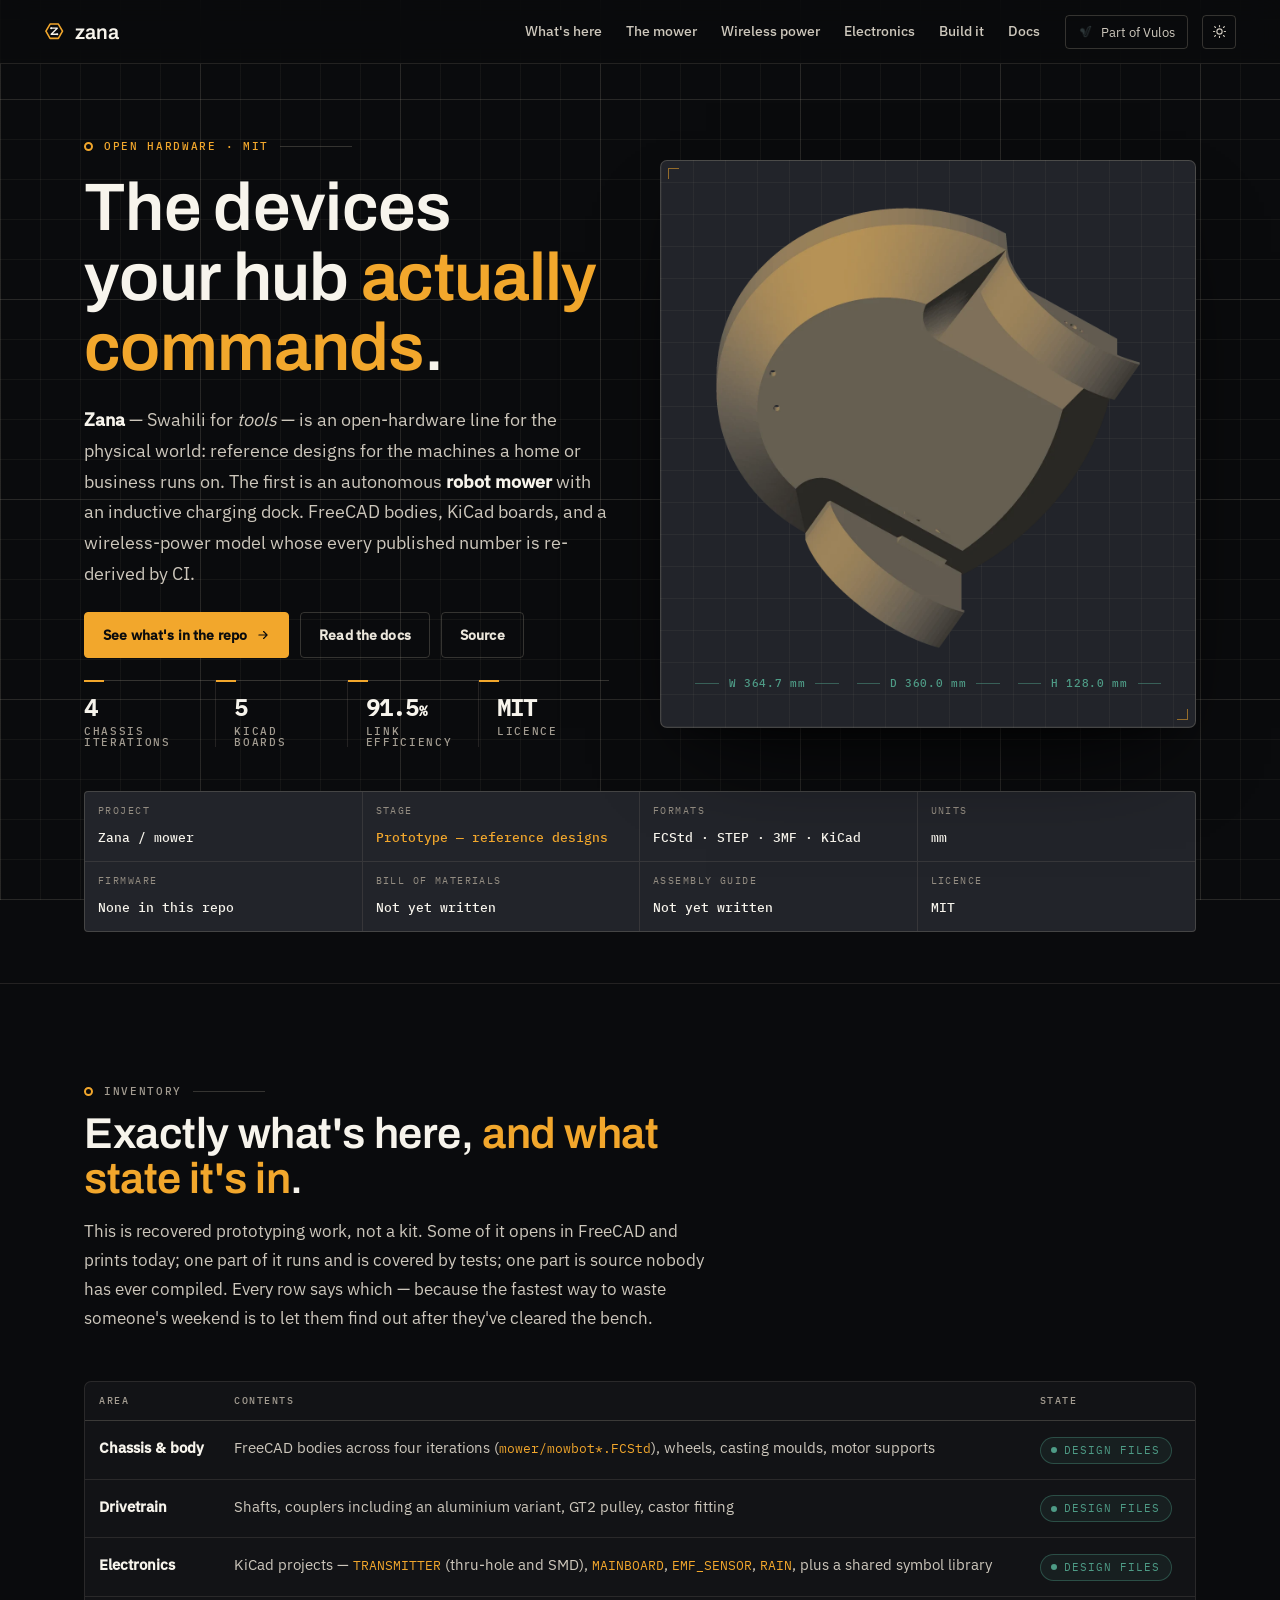
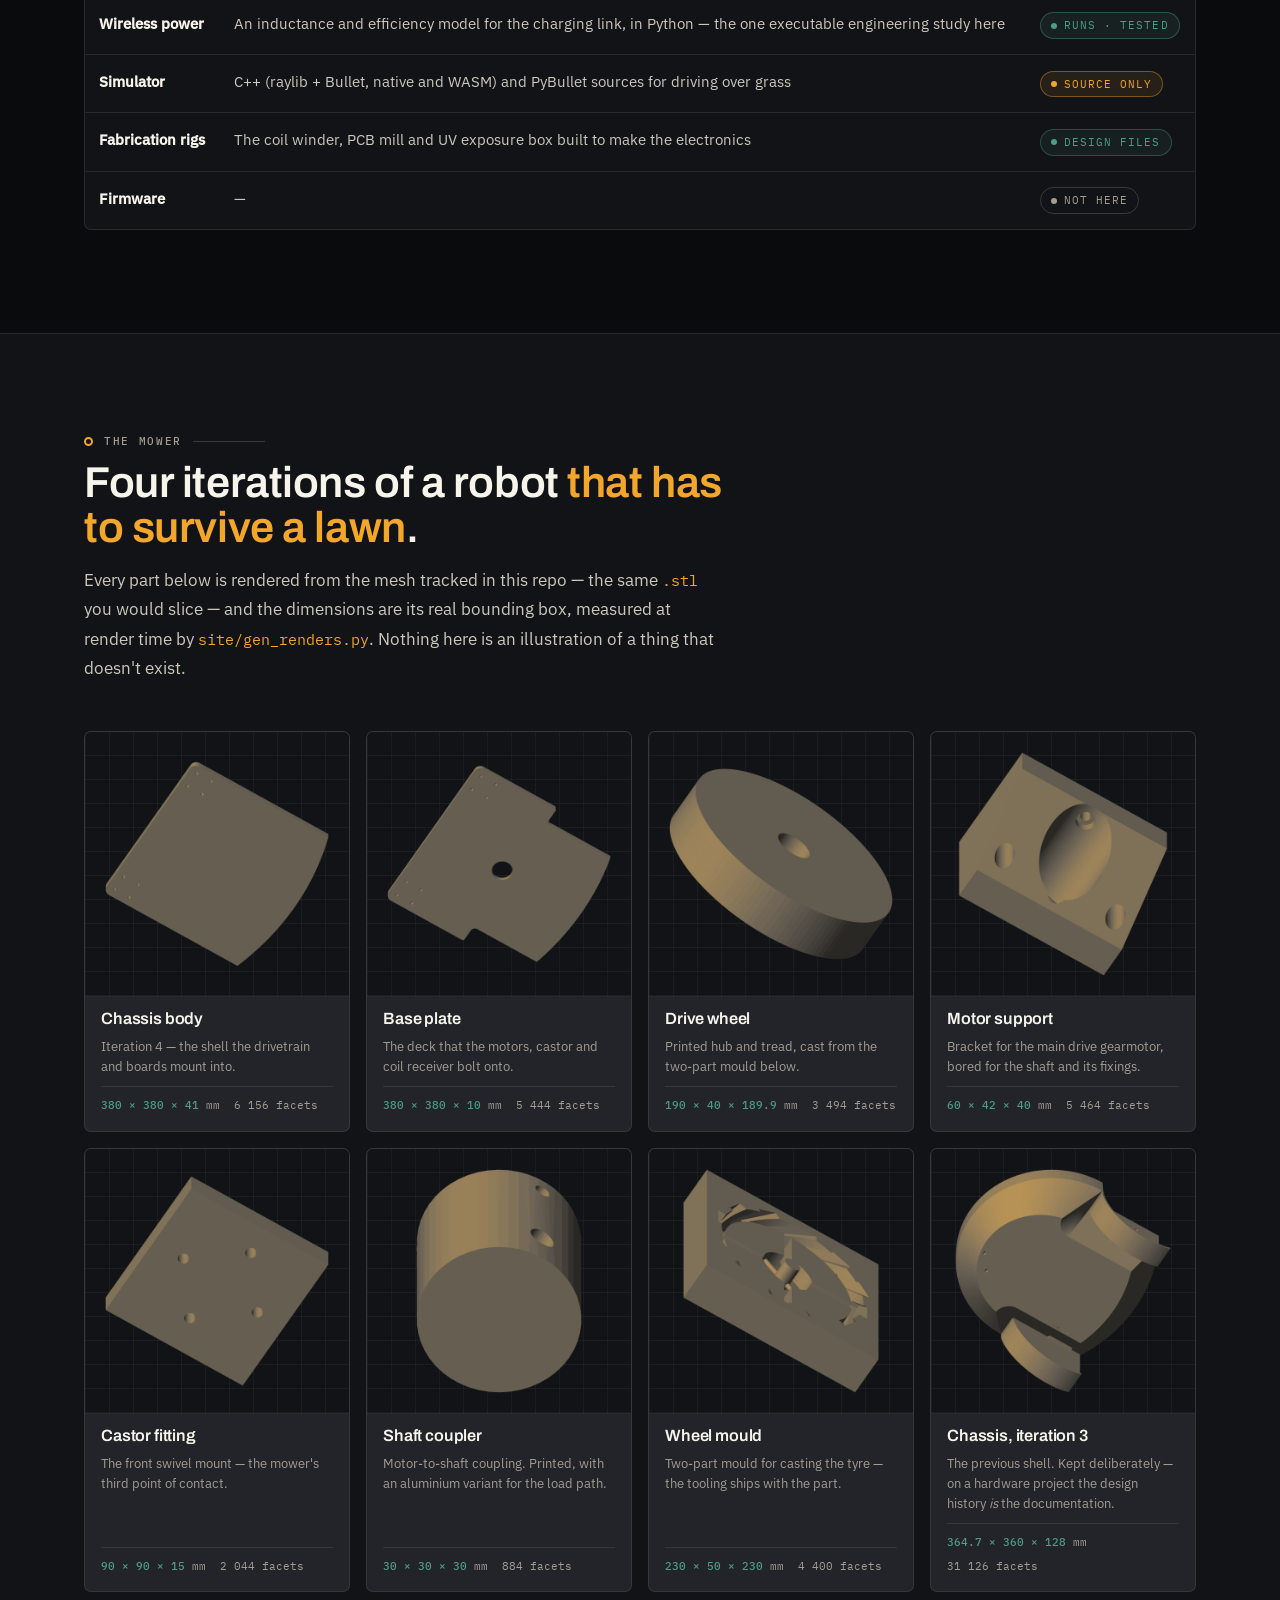
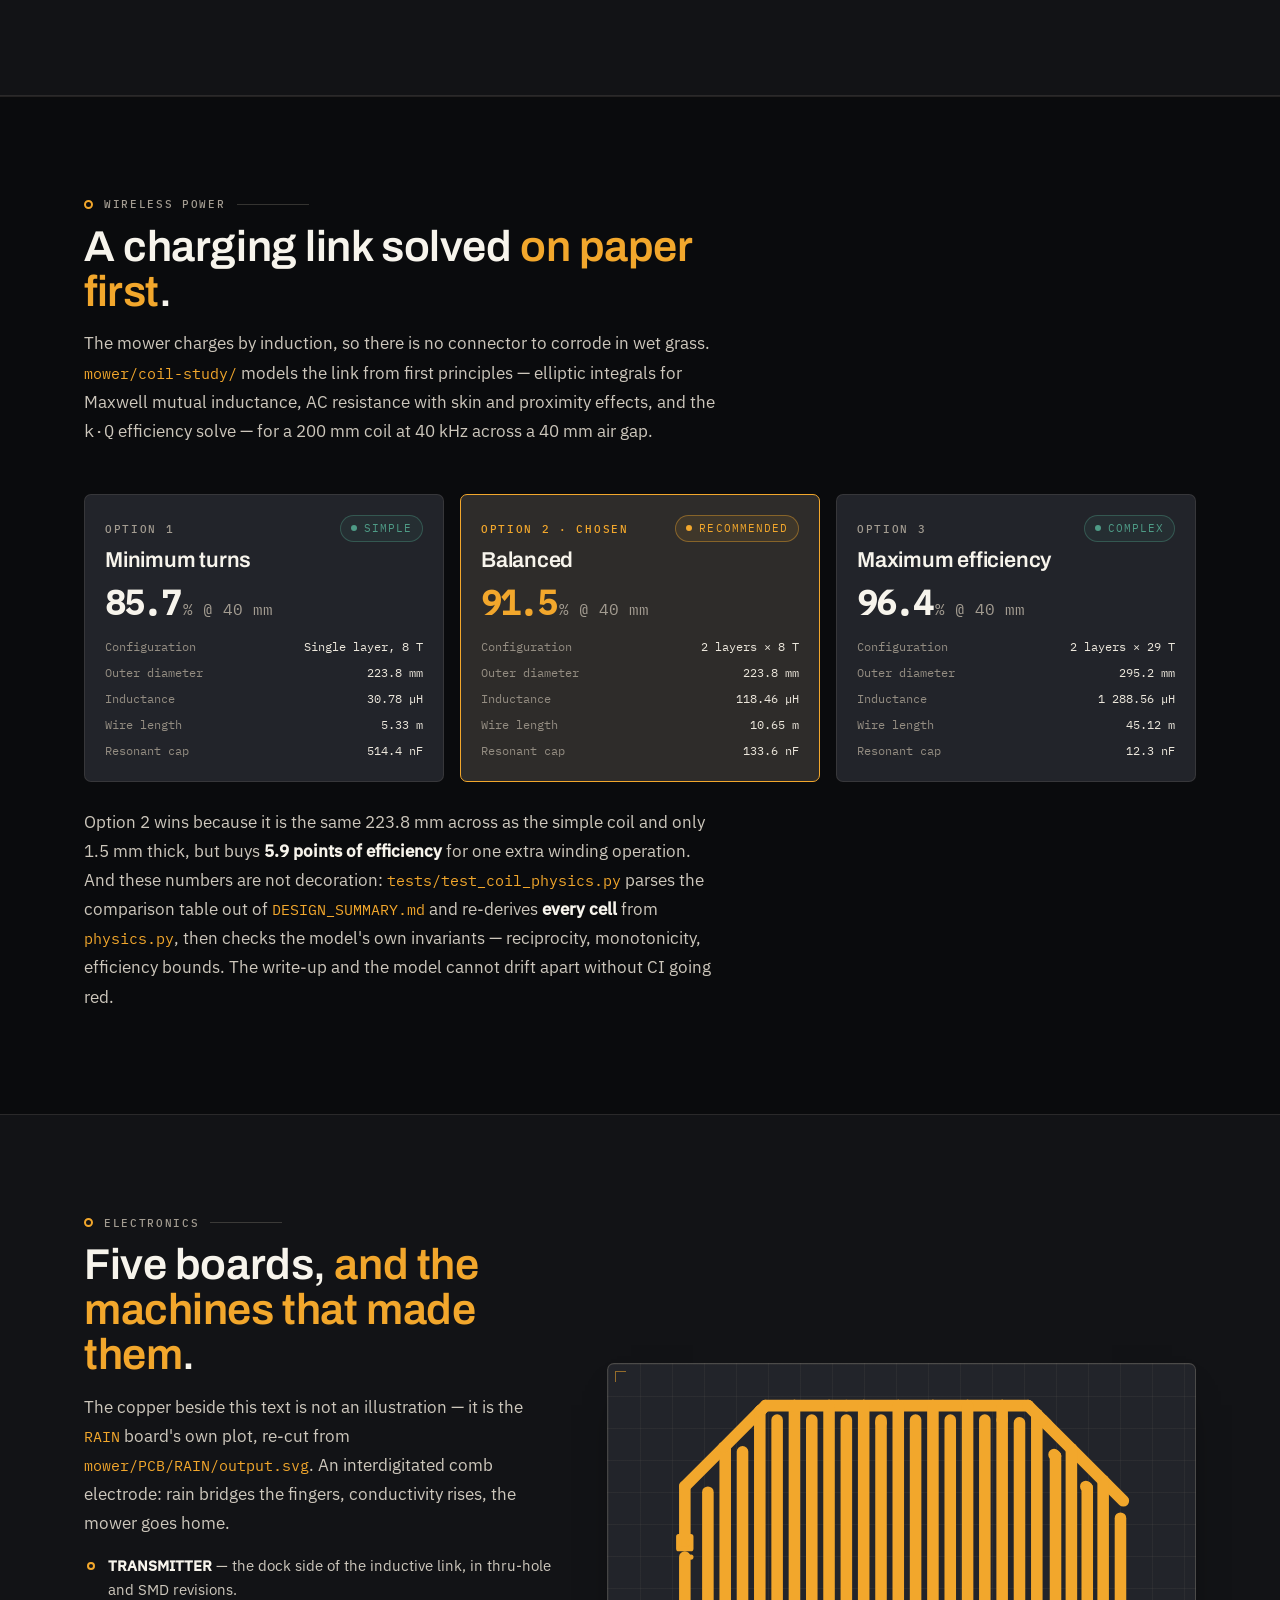
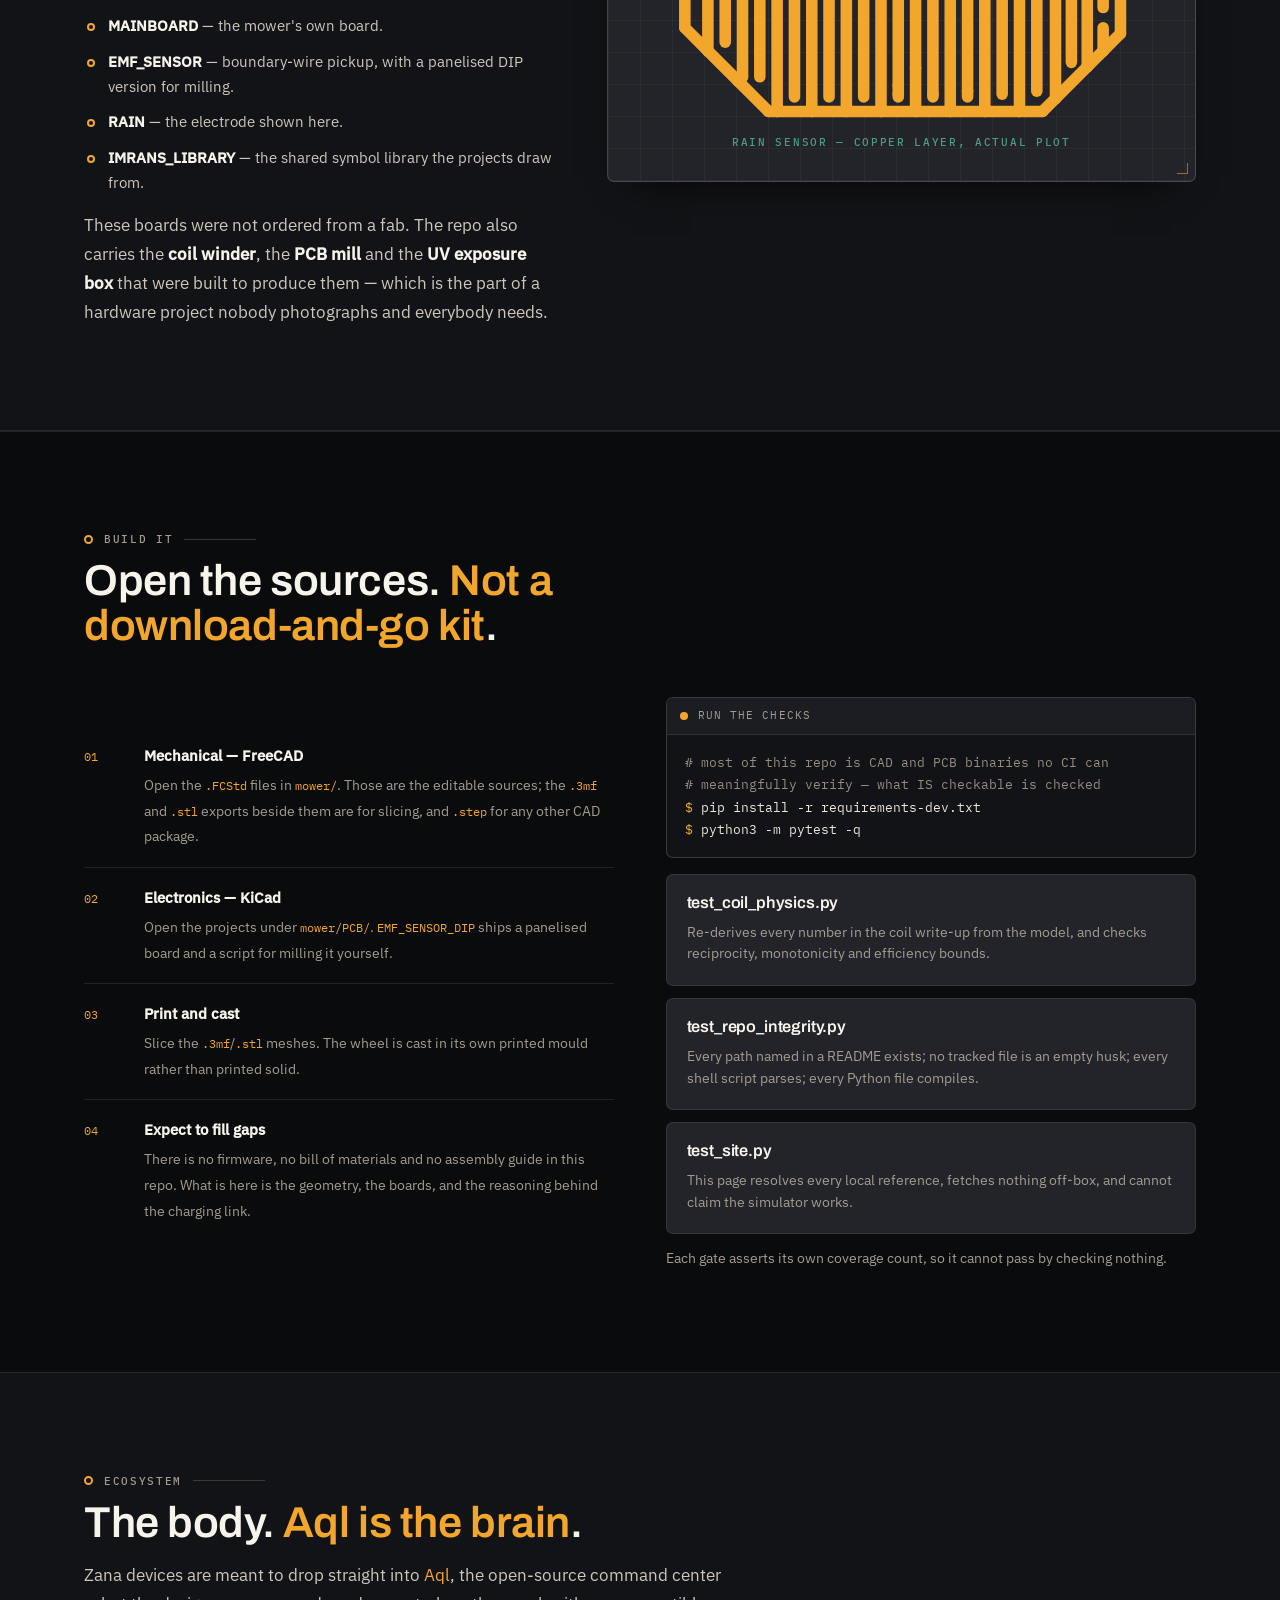
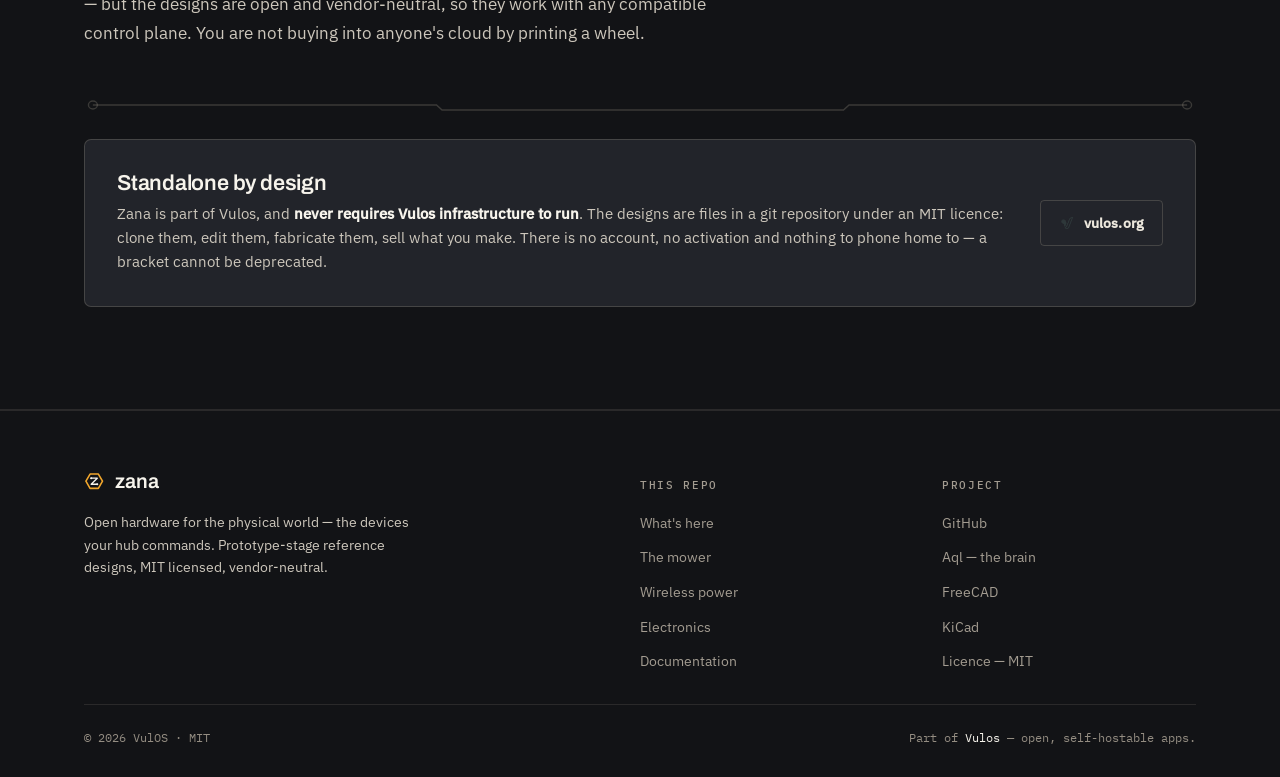
==== commit c154c532: "site: rebuild the landing, docs and README on the Zana brand spec The site leaves the shared vulos-s" ====
--- a/site/index.html
+++ b/site/index.html
@@ -1,255 +1,522 @@
 <!doctype html>
-<html lang="en">
+<html lang="en" data-theme="dark">
 <head>
 <meta charset="utf-8">
 <meta name="viewport" content="width=device-width,initial-scale=1">
 <title>Zana — open hardware for the physical world</title>
-<meta name="description" content="Zana is an open-hardware line — robot mowers, sensor nodes, security and cleaning bots, cameras — that you download, build, and run yourself. FreeCAD + KiCad, MIT-licensed. The body to Aql's brain.">
+<meta name="description" content="Open-hardware reference designs for the devices a home or business actually runs on. FreeCAD bodies, KiCad boards and a tested wireless-power model for an autonomous robot mower — MIT, vendor-neutral, and honest about what is and isn't finished.">
+<meta name="theme-color" content="#0a0b0d">
+<link rel="icon" href="./assets/brand/favicon.svg">
+<link rel="canonical" href="https://vulos.org/products/zana">
+<link rel="preload" as="font" type="font/woff2" href="./assets/fonts/archivo-latin-600-normal.woff2" crossorigin>
+<link rel="preload" as="font" type="font/woff2" href="./assets/fonts/ibm-plex-sans-latin-400-normal.woff2" crossorigin>
+<link rel="stylesheet" href="./assets/zana.css">
+
+<meta property="og:type" content="website">
+<meta property="og:site_name" content="Zana">
 <meta property="og:title" content="Zana — open hardware for the physical world">
-<meta property="og:description" content="Robot mowers, sensor nodes, security and cleaning bots, cameras — open designs you build yourself. Runs on Aql.">
+<meta property="og:description" content="FreeCAD bodies, KiCad boards and a tested wireless-power model for an autonomous robot mower. Open, vendor-neutral, prototype-stage — and it says so.">
 <meta property="og:url" content="https://vulos.org/products/zana">
-<link rel="icon" href="data:image/svg+xml,%3Csvg xmlns='http://www.w3.org/2000/svg' viewBox='0 0 34 34'%3E%3Crect width='34' height='34' rx='9' fill='%230E0E10'/%3E%3Cpath d='M17 5 L29 17 L17 29 L5 17 Z' fill='none' stroke='%23f2a72c' stroke-width='2'/%3E%3Ccircle cx='17' cy='17' r='3.1' fill='%23f2a72c'/%3E%3C/svg%3E">
-<style>*,*::before,*::after{box-sizing:border-box}
-/* ── Tokens (identical in every Vulos product site — see tokens.css) ────── */
-:root{
-  --bg:#09090B; --bg-soft:#0E0E10; --panel:#131316; --panel-2:#18181B;
-  --border:rgba(255,255,255,.08); --border-2:rgba(255,255,255,.13);
-  --text:#FAFAFA; --muted:#A1A1AA; --faint:#71717A;
-  --radius:16px; --max:1120px;
-  --mono:ui-monospace,SFMono-Regular,"SF Mono","Geist Mono",Menlo,Consolas,monospace;
-  --sans:-apple-system,BlinkMacSystemFont,"Segoe UI",Inter,Roboto,Helvetica,Arial,sans-serif;
-}
-html{scroll-behavior:smooth}
-body{margin:0;font-family:var(--sans);background:var(--bg);color:var(--text);line-height:1.6;-webkit-font-smoothing:antialiased;font-size:16px}
-body::before{content:"";position:fixed;inset:0;z-index:-1;background:
-  radial-gradient(1100px 600px at 80% -10%, color-mix(in srgb,var(--accent) 10%, transparent), transparent 60%),
-  radial-gradient(900px 500px at -10% 10%, color-mix(in srgb,var(--accent-2) 8%, transparent), transparent 55%),
-  var(--bg);}
-a{color:inherit;text-decoration:none}
-img{max-width:100%;display:block}
-.wrap{max-width:var(--max);margin:0 auto;padding:0 24px}
-.accent{color:var(--accent)}
-
-/* Header */
-.site-header{position:sticky;top:0;z-index:50;backdrop-filter:blur(12px);background:color-mix(in srgb,var(--bg) 72%, transparent);border-bottom:1px solid var(--border)}
-.nav{display:flex;align-items:center;gap:18px;height:64px}
-.brand{display:flex;align-items:center;gap:11px;font-weight:600;font-size:18px;letter-spacing:-.03em}
-.brand .tile{width:34px;height:34px;border-radius:9px;overflow:hidden;box-shadow:0 1px 0 rgba(255,255,255,.12) inset, 0 4px 14px rgba(0,0,0,.35);background:#0E0E10;display:grid;place-items:center}
-.brand .tile svg{width:100%;height:100%;display:block}
-.nav-spacer{flex:1}
-.nav-links{display:flex;align-items:center;gap:22px}
-.nav-links a{color:var(--muted);font-size:14.5px;font-weight:500;transition:color .15s}
-.nav-links a:hover{color:var(--text)}
-.vulos-badge{display:inline-flex;align-items:center;gap:8px;padding:6px 12px;border:1px solid var(--border-2);border-radius:999px;font-size:13px;color:var(--muted);transition:border-color .15s,color .15s}
-.vulos-badge:hover{border-color:var(--accent);color:var(--text)}
-.vulos-badge img{width:16px;height:16px;border-radius:4px}
-@media(max-width:760px){.nav-links{display:none}}
-
-/* Buttons */
-.btn{display:inline-flex;align-items:center;gap:9px;padding:12px 20px;border-radius:11px;font-weight:600;font-size:15px;border:1px solid transparent;cursor:pointer;transition:transform .12s,box-shadow .2s,background .2s,border-color .2s}
-.btn:hover{transform:translateY(-1px)}
-.btn-primary{background:linear-gradient(135deg,var(--accent),var(--accent-2));color:#1A1204;box-shadow:0 8px 26px -8px color-mix(in srgb,var(--accent) 60%, transparent)}
-.btn-primary:hover{box-shadow:0 12px 34px -8px color-mix(in srgb,var(--accent) 75%, transparent)}
-.btn-ghost{background:var(--panel);border-color:var(--border-2);color:var(--text)}
-.btn-ghost:hover{border-color:var(--accent)}
-
-/* Hero */
-.hero{padding:84px 0 56px}
-.eyebrow{display:inline-flex;align-items:center;gap:8px;font-size:13px;font-weight:600;letter-spacing:.02em;color:var(--accent);background:color-mix(in srgb,var(--accent) 10%, transparent);border:1px solid color-mix(in srgb,var(--accent) 28%, transparent);padding:6px 13px;border-radius:999px}
-.hero .wordmark{margin:26px 0 0;font-size:clamp(48px,8vw,76px);font-weight:800;letter-spacing:-.04em;line-height:1}
-.hero .tagline{font-size:clamp(18px,2.4vw,23px);color:var(--text);margin:18px 0 0;max-width:720px;font-weight:500}
-.hero .blurb{font-size:16.5px;color:var(--muted);margin:18px 0 0;max-width:660px}
-.cta-row{display:flex;flex-wrap:wrap;gap:13px;margin-top:30px}
-
-/* Sections */
-.section{padding:64px 0}
-.section h2{font-size:clamp(26px,4vw,36px);letter-spacing:-.03em;margin:0 0 8px;font-weight:800}
-.section .lead{color:var(--muted);margin:0 0 38px;font-size:17px;max-width:640px}
-
-/* Features */
-.grid{display:grid;grid-template-columns:repeat(3,1fr);gap:18px}
-@media(max-width:900px){.grid{grid-template-columns:1fr 1fr}}
-@media(max-width:620px){.grid{grid-template-columns:1fr}}
-.card{background:linear-gradient(180deg,var(--panel),var(--bg-soft));border:1px solid var(--border);border-radius:var(--radius);padding:24px;transition:border-color .2s,transform .2s}
-.card:hover{border-color:color-mix(in srgb,var(--accent) 45%, var(--border));transform:translateY(-2px)}
-.card .dot{width:34px;height:34px;border-radius:9px;background:color-mix(in srgb,var(--accent) 13%, transparent);border:1px solid color-mix(in srgb,var(--accent) 32%, transparent);display:grid;place-items:center;margin-bottom:15px}
-.card .dot::after{content:"";width:11px;height:11px;border-radius:3px;background:var(--accent)}
-.card h3{margin:0 0 8px;font-size:17.5px;letter-spacing:-.01em}
-.card p{margin:0;color:var(--muted);font-size:14.5px}
-.card code{font-family:var(--mono);font-size:.86em;background:rgba(255,255,255,.06);padding:1px 5px;border-radius:5px;color:var(--text)}
-/* State chip — every card describing repo contents wears one, so a reader
-   never has to guess whether something is shipped or sketched. */
-.card .state{display:inline-block;margin-top:14px;font-family:var(--mono);font-size:11px;letter-spacing:.06em;text-transform:uppercase;color:var(--faint);background:var(--panel-2);border:1px solid var(--border-2);padding:3px 9px;border-radius:999px}
-.card .state.live{color:var(--accent);border-color:color-mix(in srgb,var(--accent) 40%, transparent)}
-
-/* Quickstart */
-.quick{display:grid;grid-template-columns:1.1fr 1fr;gap:34px;align-items:center}
-@media(max-width:820px){.quick{grid-template-columns:1fr}}
-.codeblock{background:#0C0C0E;border:1px solid var(--border-2);border-radius:var(--radius);overflow:hidden}
-.codeblock .bar{display:flex;align-items:center;gap:7px;padding:12px 16px;border-bottom:1px solid var(--border)}
-.codeblock .bar i{width:11px;height:11px;border-radius:50%;background:#26262b;display:inline-block}
-.codeblock pre{margin:0;padding:18px 20px;overflow:auto;font-family:var(--mono);font-size:13.5px;line-height:1.75;color:#D4D4D8}
-.codeblock .c{color:var(--faint)}
-.steps{list-style:none;margin:0;padding:0;display:grid;gap:16px}
-.steps li{display:flex;gap:14px;align-items:flex-start}
-.steps .num{flex:none;width:28px;height:28px;border-radius:8px;background:color-mix(in srgb,var(--accent) 13%, transparent);border:1px solid color-mix(in srgb,var(--accent) 32%, transparent);color:var(--accent);font-weight:700;display:grid;place-items:center;font-size:14px}
-.steps b{display:block;font-size:15.5px}
-.steps span{color:var(--muted);font-size:14px}
-
-/* Explainer band */
-.decent{background:linear-gradient(120deg,var(--panel),var(--bg-soft));border:1px solid var(--border);border-radius:var(--radius);padding:40px}
-.decent h2{margin-top:0}
-.decent .cols{display:grid;grid-template-columns:repeat(3,1fr);gap:26px;margin-top:28px}
-@media(max-width:820px){.decent .cols{grid-template-columns:1fr}}
-.decent h4{margin:0 0 6px;font-size:16px;letter-spacing:-.01em}
-.decent h4::before{content:"/ ";color:var(--accent);font-weight:700}
-.decent p{margin:0;color:var(--muted);font-size:14.5px}
-
-/* Vulos band */
-.vulos-band{margin:24px 0;background:linear-gradient(120deg,var(--panel),var(--bg-soft));border:1px solid var(--border);border-radius:var(--radius);padding:40px;display:flex;gap:26px;align-items:center}
-@media(max-width:680px){.vulos-band{flex-direction:column;text-align:center}}
-.vulos-band img{width:60px;height:60px;border-radius:14px;flex:none}
-.vulos-band h3{margin:0 0 6px;font-size:21px}
-.vulos-band p{margin:0;color:var(--muted);max-width:680px}
-.vulos-band .more{margin-top:14px;display:inline-flex;color:var(--accent);font-weight:600;font-size:15px}
-
-/* Footer */
-.site-footer{border-top:1px solid var(--border);margin-top:40px;padding:40px 0}
-.foot{display:flex;flex-wrap:wrap;gap:18px;align-items:center;justify-content:space-between}
-.foot .left{display:flex;align-items:center;gap:10px;color:var(--muted);font-size:14px}
-.foot .left img{width:20px;height:20px;border-radius:5px}
-.foot .links{display:flex;gap:20px;flex-wrap:wrap}
-.foot .links a{color:var(--muted);font-size:14px}
-.foot .links a:hover{color:var(--text)}
-</style>
-<style>:root{--accent:#f2a72c;--accent-2:#C97C10}</style>
+<meta property="og:image" content="https://vulos.org/products/zana/assets/renders/body-3.webp">
+<meta name="twitter:card" content="summary_large_image">
+<meta name="twitter:title" content="Zana — open hardware for the physical world">
+<meta name="twitter:description" content="Open-hardware reference designs: CAD, boards, and a wireless-power model whose numbers are re-derived by CI.">
+<meta name="twitter:image" content="https://vulos.org/products/zana/assets/renders/body-3.webp">
+
+<script>
+/* Apply the stored theme before first paint so the page never flashes graphite
+   at a reader who chose vellum. */
+try { var t = localStorage.getItem("zana-theme"); if (t) document.documentElement.dataset.theme = t; } catch (e) {}
+</script>
 </head>
+
 <body>
-<header class="site-header"><div class="wrap nav">
-    <a class="brand" href="./index.html"><span class="tile">
-      <svg viewBox="0 0 34 34" xmlns="http://www.w3.org/2000/svg" aria-hidden="true">
-        <rect width="34" height="34" rx="9" fill="#0E0E10"/>
-        <path d="M17 5 L29 17 L17 29 L5 17 Z" fill="none" stroke="#f2a72c" stroke-width="2"/>
-        <circle cx="17" cy="17" r="3.1" fill="#f2a72c"/>
-      </svg>
-    </span>Zana</a>
-    <div class="nav-spacer"></div>
-    <nav class="nav-links">
-      <a href="./index.html#devices">Devices</a>
-      <a href="./index.html#repo">In the repo</a>
-      <a href="./index.html#quickstart">Get the designs</a>
-      <a href="./docs.html">Docs</a>
-      <a href="https://github.com/vul-os/zana" target="_blank" rel="noopener">GitHub</a>
-    </nav>
-    <a class="vulos-badge" href="https://vulos.org" target="_blank" rel="noopener" title="Part of Vulos">
-      <img src="./assets/vulos-logo.png" alt="Vulos">Part of Vulos
-    </a>
-  </div></header>
-<main>
-  <section class="hero"><div class="wrap">
-    <span class="eyebrow">Open hardware · FreeCAD + KiCad · prototype-stage</span>
-    <h1 class="wordmark">Zana</h1>
-    <p class="tagline">Build the body. You own the machine.</p>
-    <p class="blurb">Zana — Swahili for <em>tools</em> — is an open-hardware line for the physical world: the mowers, sensor nodes, bots and cameras a home or business actually runs on. What ships is the <strong>design</strong>: FreeCAD sources, KiCad projects, printable meshes, MIT-licensed. No serial number, no cloud activation, no vendor. Today exactly one device is real — an autonomous mower — and it is prototype CAD and PCB work, not a buy-the-parts kit.</p>
-    <div class="cta-row">
-      <a class="btn btn-primary" href="#quickstart">Get the designs</a>
-      <a class="btn btn-ghost" href="./docs.html">Read the docs</a>
-      <a class="btn btn-ghost" href="https://github.com/vul-os/aql" target="_blank" rel="noopener">Meet Aql, the brain</a>
-    </div>
-  </div></section>
-
-  <section class="section" id="devices"><div class="wrap">
-    <h2>The line</h2>
-    <p class="lead">Four device classes, one of which exists. The other three are named because they are the plan, and labelled because they are not the product.</p>
-    <div class="grid">
-      <div class="card"><div class="dot"></div><h3>Mower</h3><p>Autonomous robot mower with an inductive charging dock. Four chassis iterations in FreeCAD, seven KiCad boards, and a worked wireless-power study behind the coil geometry.</p><span class="state live">CAD · PCB · in repo</span></div>
-      <div class="card"><div class="dot"></div><h3>Sensor nodes</h3><p>Environment, motion and presence, over open protocols. Nothing is designed yet — no file in this repo corresponds to one.</p><span class="state">planned</span></div>
-      <div class="card"><div class="dot"></div><h3>Security &amp; cleaning bots</h3><p>Patrol and cleaning units you own outright. Same status: an intention, not a design.</p><span class="state">planned</span></div>
-      <div class="card"><div class="dot"></div><h3>Cameras</h3><p>Local-first cameras where footage stays on your own box, not a vendor's. Not started.</p><span class="state">planned</span></div>
-    </div>
-  </div></section>
-
-  <section class="section" id="repo"><div class="wrap">
-    <h2>What's actually in the repo</h2>
-    <p class="lead">A hardware repo is mostly binaries no build server can check, so it is worth being blunt about which parts are finished work and which are recovered prototyping.</p>
-    <div class="grid">
-      <div class="card"><div class="dot"></div><h3>Chassis &amp; drivetrain</h3><p>Four <code>mowbot*.FCStd</code> iterations — <code>mowbot4</code> is current — plus wheels, moulds, motor supports, shafts, couplers (one machined from aluminium), a GT2 pulley and a castor fitting.</p><span class="state live">design files</span></div>
-      <div class="card"><div class="dot"></div><h3>Seven KiCad boards</h3><p><code>TRANSMITTER</code> in thru-hole and SMD, <code>MAINBOARD</code>, <code>EMF_SENSOR</code>, <code>RAIN</code>, and KiKit panel scripts for the boards meant to be etched at home.</p><span class="state live">design files</span></div>
-      <div class="card"><div class="dot"></div><h3>Wireless-power study</h3><p>Executable Python: elliptic-integral mutual inductance, skin and proximity losses, and the <code>k·Q</code> efficiency solve for the charging link. The coils it recommends are re-derived by the test suite on every push.</p><span class="state live">runs · tested</span></div>
-      <div class="card"><div class="dot"></div><h3>Fabrication rigs</h3><p>A coil winder, a PCB mill and a UV exposure box — designed so the mower's own electronics could be made in the same workshop that made the mower.</p><span class="state live">design files</span></div>
-      <div class="card"><div class="dot"></div><h3>Driving simulator</h3><p>C++ on raylib + Bullet, native and WASM, with an earlier PyBullet prototype. It is source only: nothing builds it, nothing tests it, and it loads a mesh that is not checked in.</p><span class="state">sketch — not built</span></div>
-      <div class="card"><div class="dot"></div><h3>No firmware</h3><p>Worth saying plainly: there is no firmware in this repo, no bill of materials and no assembly guide. Sourcing parts and writing the control code are still yours to do.</p><span class="state">absent</span></div>
-    </div>
-  </div></section>
-
-  <section class="section" id="quickstart"><div class="wrap">
-    <h2>Get the designs</h2>
-    <p class="lead">There is nothing to install and no daemon to run — the deliverable is a directory of CAD. These commands are what a clean clone can actually do today.</p>
-    <div class="quick">
-      <div class="codeblock">
-        <div class="bar"><i></i><i></i><i></i></div>
-        <pre>git clone https://github.com/vul-os/zana.git
-cd zana
-
-<span class="c"># run the checks that gate this repo</span>
-pip install -r requirements-dev.txt
-python3 -m pytest -q
-
-<span class="c"># re-derive the charging-coil design</span>
-cd mower/coil-study &amp;&amp; python3 main.py</pre>
-      </div>
+<div class="page">
+
+<header class="site-header hdr">
+  <a class="brand" href="./index.html">
+<svg class="mark" viewBox="0 0 64 64" role="img" aria-label="Zana">
+      <polygon class="hex" points="58,32 45,54.52 19,54.52 6,32 19,9.48 45,9.48"
+               fill="none" stroke-width="5" stroke-linejoin="round"/>
+      <polyline class="trace" points="22.5,22.5 41.5,22.5 22.5,41.5 41.5,41.5"
+                fill="none" stroke-width="4.2" stroke-linecap="round" stroke-linejoin="round"/>
+      <circle class="pad" cx="22.5" cy="22.5" r="3.3"/>
+      <circle class="pad" cx="41.5" cy="41.5" r="3.3"/>
+    </svg>
+    <span class="word">zana</span>
+  </a>
+  <div class="nav-spacer sp"></div>
+  <nav class="nav nav-links">
+    <a href="#inventory">What's here</a>
+    <a href="#mower">The mower</a>
+    <a href="#power">Wireless power</a>
+    <a href="#electronics">Electronics</a>
+    <a href="#build">Build it</a>
+    <a href="./docs.html">Docs</a>
+  </nav>
+  <a class="vulos-badge" href="https://vulos.org" target="_blank" rel="noopener" title="Part of Vulos">
+    <img src="./assets/vulos-logo.png" alt=""><span>Part of Vulos</span>
+  </a>
+  <button class="icon-btn" data-theme-toggle type="button" aria-label="Toggle theme"></button>
+</header>
+
+<!-- ══ hero ══════════════════════════════════════════════════════════════ -->
+<section class="hero">
+  <div class="wrap">
+    <div class="hero-grid">
+      <div class="hero-copy">
+        <span class="eyebrow"><span class="lbl cu">Open hardware · MIT</span></span>
+        <h1>The devices your&nbsp;hub <em>actually commands</em>.</h1>
+        <p class="lede">
+          <b>Zana</b> — Swahili for <i>tools</i> — is an open-hardware line for the physical
+          world: reference designs for the machines a home or business runs on. The first is
+          an autonomous <b>robot mower</b> with an inductive charging dock. FreeCAD bodies,
+          KiCad boards, and a wireless-power model whose every published number is
+          re-derived by CI.
+        </p>
+        <div class="cta-row cta">
+          <a class="btn btn-primary" href="#inventory">
+            See what's in the repo
+            <svg width="14" height="14" viewBox="0 0 24 24" fill="none" stroke="currentColor" stroke-width="2" stroke-linecap="round" stroke-linejoin="round"><path d="M5 12h14M13 6l6 6-6 6"/></svg>
+          </a>
+          <a class="btn btn-ghost" href="./docs.html">Read the docs</a>
+          <a class="btn btn-ghost" href="https://github.com/vul-os/zana" target="_blank" rel="noopener">Source</a>
+        </div>
+
+        <div class="quick">
+          <div><b class="num">4</b><span class="lbl">chassis iterations</span></div>
+          <div><b class="num">5</b><span class="lbl">KiCad boards</span></div>
+          <div><b class="num">91.5<span style="font-size:.6em">%</span></b><span class="lbl">link efficiency</span></div>
+          <div><b class="num">MIT</b><span class="lbl">licence</span></div>
+        </div>
+      </div>
+
+      <figure class="plate">
+        <img src="./assets/renders/body-3.webp" alt="Axonometric render of the mower's chassis shell — a rounded body with two wheel arches cut into its sides — generated from the tracked mowbot3-Body.stl mesh." width="1100" height="1100" fetchpriority="high">
+        <div class="dim-row">
+          <span class="dim"><b>W 364.7 mm</b></span>
+          <span class="dim"><b>D 360.0 mm</b></span>
+          <span class="dim"><b>H 128.0 mm</b></span>
+        </div>
+      </figure>
+    </div>
+
+    <!-- The corner stamp on any engineering drawing — here it carries the
+         repo's real state, so the honesty notice is the first thing measured. -->
+    <div class="titleblock rv" style="margin-top: clamp(28px, 4vw, 44px)">
+      <div class="tb"><span class="k">Project</span><span class="v">Zana / mower</span></div>
+      <div class="tb"><span class="k">Stage</span><span class="v cu">Prototype — reference designs</span></div>
+      <div class="tb"><span class="k">Formats</span><span class="v">FCStd · STEP · 3MF · KiCad</span></div>
+      <div class="tb"><span class="k">Units</span><span class="v">mm</span></div>
+      <div class="tb"><span class="k">Firmware</span><span class="v">None in this repo</span></div>
+      <div class="tb"><span class="k">Bill of materials</span><span class="v">Not yet written</span></div>
+      <div class="tb"><span class="k">Assembly guide</span><span class="v">Not yet written</span></div>
+      <div class="tb"><span class="k">Licence</span><span class="v">MIT</span></div>
+    </div>
+  </div>
+</section>
+
+<!-- ══ what's here ═══════════════════════════════════════════════════════ -->
+<section class="section ruled" id="inventory">
+  <div class="wrap">
+    <div class="head rv">
+      <span class="eyebrow"><span class="lbl">Inventory</span></span>
+      <h2>Exactly what's here, <em>and what state it's in</em>.</h2>
+      <p class="lede">
+        This is recovered prototyping work, not a kit. Some of it opens in FreeCAD and
+        prints today; one part of it runs and is covered by tests; one part is source
+        nobody has ever compiled. Every row says which — because the fastest way to waste
+        someone's weekend is to let them find out after they've cleared the bench.
+      </p>
+    </div>
+
+    <div class="inv-scroll rv">
+      <table class="inv">
+        <thead>
+          <tr><th>Area</th><th>Contents</th><th>State</th></tr>
+        </thead>
+        <tbody>
+          <tr>
+            <td class="area">Chassis &amp; body</td>
+            <td>FreeCAD bodies across four iterations (<code>mower/mowbot*.FCStd</code>), wheels, casting moulds, motor supports</td>
+            <td><span class="chip cad">Design files</span></td>
+          </tr>
+          <tr>
+            <td class="area">Drivetrain</td>
+            <td>Shafts, couplers including an aluminium variant, GT2 pulley, castor fitting</td>
+            <td><span class="chip cad">Design files</span></td>
+          </tr>
+          <tr>
+            <td class="area">Electronics</td>
+            <td>KiCad projects — <code>TRANSMITTER</code> (thru-hole and SMD), <code>MAINBOARD</code>, <code>EMF_SENSOR</code>, <code>RAIN</code>, plus a shared symbol library</td>
+            <td><span class="chip cad">Design files</span></td>
+          </tr>
+          <tr>
+            <td class="area">Wireless power</td>
+            <td>An inductance and efficiency model for the charging link, in Python — the one executable engineering study here</td>
+            <td><span class="chip ok">Runs · tested</span></td>
+          </tr>
+          <tr>
+            <td class="area">Simulator</td>
+            <td>C++ (raylib + Bullet, native and WASM) and PyBullet sources for driving over grass</td>
+            <td><span class="chip raw">Source only</span></td>
+          </tr>
+          <tr>
+            <td class="area">Fabrication rigs</td>
+            <td>The coil winder, PCB mill and UV exposure box built to make the electronics</td>
+            <td><span class="chip cad">Design files</span></td>
+          </tr>
+          <tr>
+            <td class="area">Firmware</td>
+            <td>—</td>
+            <td><span class="chip none">Not here</span></td>
+          </tr>
+        </tbody>
+      </table>
+    </div>
+  </div>
+</section>
+
+<!-- ══ the mower ═════════════════════════════════════════════════════════ -->
+<section class="section sunk" id="mower">
+  <div class="wrap">
+    <div class="head rv">
+      <span class="eyebrow"><span class="lbl">The mower</span></span>
+      <h2>Four iterations of a robot <em>that has to survive a lawn</em>.</h2>
+      <p class="lede">
+        Every part below is rendered from the mesh tracked in this repo — the same
+        <code>.stl</code> you would slice — and the dimensions are its real bounding box,
+        measured at render time by <code>site/gen_renders.py</code>. Nothing here is an
+        illustration of a thing that doesn't exist.
+      </p>
+    </div>
+
+    <div class="parts rv">
+      <article class="part">
+        <div class="fig"><img src="./assets/renders/body.webp" alt="Render of the iteration-4 chassis body: a large, gently curved shell plate." loading="lazy" width="1100" height="1100"></div>
+        <div class="body">
+          <h3>Chassis body</h3>
+          <p>Iteration 4 — the shell the drivetrain and boards mount into.</p>
+          <div class="spec"><span><b>380 × 380 × 41</b> mm</span><span>6 156 facets</span></div>
+        </div>
+      </article>
+      <article class="part">
+        <div class="fig"><img src="./assets/renders/plate.webp" alt="Render of the base plate: a flat square deck with mounting bores." loading="lazy" width="1100" height="1100"></div>
+        <div class="body">
+          <h3>Base plate</h3>
+          <p>The deck that the motors, castor and coil receiver bolt onto.</p>
+          <div class="spec"><span><b>380 × 380 × 10</b> mm</span><span>5 444 facets</span></div>
+        </div>
+      </article>
+      <article class="part">
+        <div class="fig"><img src="./assets/renders/wheel.webp" alt="Render of a drive wheel: a thick disc with a central bore." loading="lazy" width="1100" height="1100"></div>
+        <div class="body">
+          <h3>Drive wheel</h3>
+          <p>Printed hub and tread, cast from the two-part mould below.</p>
+          <div class="spec"><span><b>190 × 40 × 189.9</b> mm</span><span>3 494 facets</span></div>
+        </div>
+      </article>
+      <article class="part">
+        <div class="fig"><img src="./assets/renders/motor-mount.webp" alt="Render of the motor support bracket: a block with a large central bore, a counterbore and two fixing holes." loading="lazy" width="1100" height="1100"></div>
+        <div class="body">
+          <h3>Motor support</h3>
+          <p>Bracket for the main drive gearmotor, bored for the shaft and its fixings.</p>
+          <div class="spec"><span><b>60 × 42 × 40</b> mm</span><span>5 464 facets</span></div>
+        </div>
+      </article>
+      <article class="part">
+        <div class="fig"><img src="./assets/renders/castor.webp" alt="Render of the castor fitting: a round plate that carries the front swivel wheel." loading="lazy" width="1100" height="1100"></div>
+        <div class="body">
+          <h3>Castor fitting</h3>
+          <p>The front swivel mount — the mower's third point of contact.</p>
+          <div class="spec"><span><b>90 × 90 × 15</b> mm</span><span>2 044 facets</span></div>
+        </div>
+      </article>
+      <article class="part">
+        <div class="fig"><img src="./assets/renders/coupler.webp" alt="Render of the shaft coupler: a small cube-proportioned block with a bore." loading="lazy" width="1100" height="1100"></div>
+        <div class="body">
+          <h3>Shaft coupler</h3>
+          <p>Motor-to-shaft coupling. Printed, with an aluminium variant for the load path.</p>
+          <div class="spec"><span><b>30 × 30 × 30</b> mm</span><span>884 facets</span></div>
+        </div>
+      </article>
+      <article class="part">
+        <div class="fig"><img src="./assets/renders/wheel-mold.webp" alt="Render of the two-part wheel mould." loading="lazy" width="1100" height="1100"></div>
+        <div class="body">
+          <h3>Wheel mould</h3>
+          <p>Two-part mould for casting the tyre — the tooling ships with the part.</p>
+          <div class="spec"><span><b>230 × 50 × 230</b> mm</span><span>4 400 facets</span></div>
+        </div>
+      </article>
+      <article class="part">
+        <div class="fig"><img src="./assets/renders/body-3.webp" alt="Render of the iteration-3 chassis shell, showing the two wheel arches." loading="lazy" width="1100" height="1100"></div>
+        <div class="body">
+          <h3>Chassis, iteration 3</h3>
+          <p>The previous shell. Kept deliberately — on a hardware project the design history <em>is</em> the documentation.</p>
+          <div class="spec"><span><b>364.7 × 360 × 128</b> mm</span><span>31 126 facets</span></div>
+        </div>
+      </article>
+    </div>
+  </div>
+</section>
+
+<!-- ══ wireless power ════════════════════════════════════════════════════ -->
+<section class="section ruled" id="power">
+  <div class="wrap">
+    <div class="head rv">
+      <span class="eyebrow"><span class="lbl">Wireless power</span></span>
+      <h2>A charging link solved <em>on paper first</em>.</h2>
+      <p class="lede">
+        The mower charges by induction, so there is no connector to corrode in wet grass.
+        <code>mower/coil-study/</code> models the link from first principles — elliptic
+        integrals for Maxwell mutual inductance, AC resistance with skin and proximity
+        effects, and the <span class="num">k·Q</span> efficiency solve — for a 200 mm coil
+        at 40 kHz across a 40 mm air gap.
+      </p>
+    </div>
+
+    <div class="specs rv">
+      <div class="spec-card">
+        <div class="top">
+          <div><span class="lbl">Option 1</span><h3 style="margin-top:8px">Minimum turns</h3></div>
+          <span class="chip cad">Simple</span>
+        </div>
+        <div class="eff"><b>85.7</b><i>% @ 40 mm</i></div>
+        <dl>
+          <dt>Configuration</dt><dd>Single layer, 8 T</dd>
+          <dt>Outer diameter</dt><dd>223.8 mm</dd>
+          <dt>Inductance</dt><dd>30.78 µH</dd>
+          <dt>Wire length</dt><dd>5.33 m</dd>
+          <dt>Resonant cap</dt><dd>514.4 nF</dd>
+        </dl>
+      </div>
+
+      <div class="spec-card pick">
+        <div class="top">
+          <div><span class="lbl cu">Option 2 · chosen</span><h3 style="margin-top:8px">Balanced</h3></div>
+          <span class="chip raw">Recommended</span>
+        </div>
+        <div class="eff"><b>91.5</b><i>% @ 40 mm</i></div>
+        <dl>
+          <dt>Configuration</dt><dd>2 layers × 8 T</dd>
+          <dt>Outer diameter</dt><dd>223.8 mm</dd>
+          <dt>Inductance</dt><dd>118.46 µH</dd>
+          <dt>Wire length</dt><dd>10.65 m</dd>
+          <dt>Resonant cap</dt><dd>133.6 nF</dd>
+        </dl>
+      </div>
+
+      <div class="spec-card">
+        <div class="top">
+          <div><span class="lbl">Option 3</span><h3 style="margin-top:8px">Maximum efficiency</h3></div>
+          <span class="chip cad">Complex</span>
+        </div>
+        <div class="eff"><b>96.4</b><i>% @ 40 mm</i></div>
+        <dl>
+          <dt>Configuration</dt><dd>2 layers × 29 T</dd>
+          <dt>Outer diameter</dt><dd>295.2 mm</dd>
+          <dt>Inductance</dt><dd>1 288.56 µH</dd>
+          <dt>Wire length</dt><dd>45.12 m</dd>
+          <dt>Resonant cap</dt><dd>12.3 nF</dd>
+        </dl>
+      </div>
+    </div>
+
+    <p class="lede rv" style="margin-top:26px">
+      Option 2 wins because it is the same 223.8 mm across as the simple coil and only
+      1.5 mm thick, but buys <b>5.9 points of efficiency</b> for one extra winding
+      operation. And these numbers are not decoration:
+      <code>tests/test_coil_physics.py</code> parses the comparison table out of
+      <code>DESIGN_SUMMARY.md</code> and re-derives <b>every cell</b> from
+      <code>physics.py</code>, then checks the model's own invariants — reciprocity,
+      monotonicity, efficiency bounds. The write-up and the model cannot drift apart
+      without CI going red.
+    </p>
+  </div>
+</section>
+
+<!-- ══ electronics ═══════════════════════════════════════════════════════ -->
+<section class="section sunk" id="electronics">
+  <div class="wrap">
+    <div class="split wide rv">
+      <div class="copy">
+        <span class="eyebrow"><span class="lbl">Electronics</span></span>
+        <h2>Five boards, <em>and the machines that made them</em>.</h2>
+        <p class="lede">
+          The copper beside this text is not an illustration — it is the
+          <code>RAIN</code> board's own plot, re-cut from
+          <code>mower/PCB/RAIN/output.svg</code>. An interdigitated comb electrode: rain
+          bridges the fingers, conductivity rises, the mower goes home.
+        </p>
+        <ul class="ticks">
+          <li><b>TRANSMITTER</b> — the dock side of the inductive link, in thru-hole and SMD revisions.</li>
+          <li><b>MAINBOARD</b> — the mower's own board.</li>
+          <li><b>EMF_SENSOR</b> — boundary-wire pickup, with a panelised DIP version for milling.</li>
+          <li><b>RAIN</b> — the electrode shown here.</li>
+          <li><b>IMRANS_LIBRARY</b> — the shared symbol library the projects draw from.</li>
+        </ul>
+        <p class="lede">
+          These boards were not ordered from a fab. The repo also carries the
+          <b>coil winder</b>, the <b>PCB mill</b> and the <b>UV exposure box</b> that were
+          built to produce them — which is the part of a hardware project nobody
+          photographs and everybody needs.
+        </p>
+      </div>
+      <figure class="plate flat" style="display:grid;place-items:center;min-height:280px">
+        <div class="electrode" id="electrode"></div>
+        <figcaption class="lbl cy" style="margin-top:18px;text-align:center">RAIN sensor — copper layer, actual plot</figcaption>
+      </figure>
+    </div>
+  </div>
+</section>
+
+<!-- ══ build it ══════════════════════════════════════════════════════════ -->
+<section class="section ruled" id="build">
+  <div class="wrap">
+    <div class="head rv">
+      <span class="eyebrow"><span class="lbl">Build it</span></span>
+      <h2>Open the sources. <em>Not a download-and-go kit</em>.</h2>
+    </div>
+
+    <div class="split rv">
       <ol class="steps">
-        <li><span class="num">1</span><div><b>Open the mechanics</b><span>FreeCAD, <code>mower/mowbot4.FCStd</code>. Everything under <code>old/</code> is superseded history.</span></div></li>
-        <li><span class="num">2</span><div><b>Open the boards</b><span>KiCad, one <code>.kicad_pro</code> per directory under <code>mower/PCB/</code>. They share <code>IMRANS_LIBRARY.kicad_sym</code>.</span></div></li>
-        <li><span class="num">3</span><div><b>Print and fabricate</b><span>Slice the <code>.3mf</code> / <code>.stl</code> meshes; plot Gerbers from KiCad, or panelise with the KiKit scripts and etch them yourself.</span></div></li>
-        <li><span class="num">4</span><div><b>Pair it with a control plane</b><span>Zana devices are built to drop into <a class="accent" href="https://github.com/vul-os/aql" target="_blank" rel="noopener">Aql</a> — and nothing in the designs is locked to it.</span></div></li>
+        <li>
+          <div><b>Mechanical — FreeCAD</b><span>Open the <code>.FCStd</code> files in <code>mower/</code>. Those are the editable sources; the <code>.3mf</code> and <code>.stl</code> exports beside them are for slicing, and <code>.step</code> for any other CAD package.</span></div>
+        </li>
+        <li>
+          <div><b>Electronics — KiCad</b><span>Open the projects under <code>mower/PCB/</code>. <code>EMF_SENSOR_DIP</code> ships a panelised board and a script for milling it yourself.</span></div>
+        </li>
+        <li>
+          <div><b>Print and cast</b><span>Slice the <code>.3mf</code>/<code>.stl</code> meshes. The wheel is cast in its own printed mould rather than printed solid.</span></div>
+        </li>
+        <li>
+          <div><b>Expect to fill gaps</b><span>There is no firmware, no bill of materials and no assembly guide in this repo. What is here is the geometry, the boards, and the reasoning behind the charging link.</span></div>
+        </li>
       </ol>
-    </div>
-  </div></section>
-
-  <section class="section"><div class="wrap">
-    <div class="decent">
-      <h2>The interesting part: charging without a plug</h2>
-      <p class="lead" style="margin-bottom:0">A mower that has to find a contact pair to charge is a mower that eventually fails on wet grass and oxide. Zana's dock is inductive, and the coil geometry was not guessed — <code>mower/coil-study/</code> models it from first principles, and the write-up is checked against the model in CI.</p>
-      <div class="cols">
-        <div><h4>Modelled, not tuned</h4><p>Maxwell's mutual inductance between coaxial loops via complete elliptic integrals, self-inductance summed segment by segment, AC resistance with skin and proximity effects — then link efficiency from <code>k·Q</code>.</p></div>
-        <div><h4>A design that survives a gap</h4><p>Two stacked layers of 8 turns on a 200 mm inner diameter reach 91.5 % link efficiency across a 40 mm air gap at 40 kHz, in a coil 223.8 mm across and 1.5 mm thick.</p></div>
-        <div><h4>Checkable, so it stays true</h4><p>Every figure in <code>DESIGN_SUMMARY.md</code> is parsed back out of the markdown and recomputed by <code>tests/test_coil_physics.py</code>. The write-up and the model cannot drift apart quietly.</p></div>
-      </div>
-    </div>
-  </div></section>
-
-  <section class="section"><div class="wrap">
-    <div class="decent">
-      <h2>Zana is the body. Aql is the brain.</h2>
-      <p class="lead" style="margin-bottom:0">Two open halves of one system, each usable on its own. Splitting them keeps both honest: Zana stays a hardware project instead of growing a bespoke app per device, and Aql stays a general command centre instead of learning every board's internals.</p>
-      <div class="cols">
-        <div><h4>Zana — the body</h4><p>Open-hardware reference designs. Vendor-neutral: a Zana device works with any compatible control plane you already run.</p></div>
-        <div><h4>Aql — the brain</h4><p>The self-hosted command centre that discovers and drives your fleet from one console, local-first. <a class="accent" href="https://github.com/vul-os/aql" target="_blank" rel="noopener">github.com/vul-os/aql →</a></p></div>
-        <div><h4>Neither requires the other</h4><p>Adopt Aql without ever building a Zana device, or build a Zana device and point it at something else entirely.</p></div>
-      </div>
-    </div>
-  </div></section>
-
-  <section class="section"><div class="wrap">
-    <div class="vulos-band">
-      <img src="./assets/vulos-logo.png" alt="Vulos logo">
+
       <div>
-        <h3>Part of Vulos</h3>
-        <p><a href="https://vulos.org" target="_blank" rel="noopener" style="color:var(--text);font-weight:600">Vulos</a> is a family of open, self-hostable apps built on one thesis: your data does not have to leave your machine to be useful. Zana is a fully standalone project — it never requires Vulos infrastructure to run, or to build from. Self-hosting it yourself is always the default path, and never second-class.</p>
-        <a class="more" href="https://vulos.org" target="_blank" rel="noopener">Explore Vulos →</a>
-      </div>
-    </div>
-  </div></section>
-</main>
-<footer class="site-footer"><div class="wrap foot">
-    <div class="left"><img src="./assets/vulos-logo.png" alt="Vulos"> <span>Part of <a href="https://vulos.org" target="_blank" rel="noopener" style="color:var(--text)">Vulos</a> — open, self-hostable apps. Standalone by design.</span></div>
-    <div class="links">
-      <a href="./docs.html">Docs</a>
-      <a href="https://github.com/vul-os/zana" target="_blank" rel="noopener">GitHub</a>
-      <a href="./LICENSE.txt">License</a>
-      <a href="https://vulos.org" target="_blank" rel="noopener">vulos.org</a>
-    </div>
-  </div></footer>
+        <div class="codeblock">
+          <div class="bar">Run the checks</div>
+<pre><span class="c"># most of this repo is CAD and PCB binaries no CI can</span>
+<span class="c"># meaningfully verify — what IS checkable is checked</span>
+<span class="p">$</span> pip install -r requirements-dev.txt
+<span class="p">$</span> python3 -m pytest -q</pre>
+        </div>
+        <div class="grid" style="grid-template-columns:1fr;gap:12px;margin-top:16px">
+          <div class="card">
+            <h3>test_coil_physics.py</h3>
+            <p>Re-derives every number in the coil write-up from the model, and checks reciprocity, monotonicity and efficiency bounds.</p>
+          </div>
+          <div class="card">
+            <h3>test_repo_integrity.py</h3>
+            <p>Every path named in a README exists; no tracked file is an empty husk; every shell script parses; every Python file compiles.</p>
+          </div>
+          <div class="card">
+            <h3>test_site.py</h3>
+            <p>This page resolves every local reference, fetches nothing off-box, and cannot claim the simulator works.</p>
+          </div>
+        </div>
+        <p style="font-size:13.5px;margin-top:14px;color:var(--text-4)">
+          Each gate asserts its own coverage count, so it cannot pass by checking nothing.
+        </p>
+      </div>
+    </div>
+  </div>
+</section>
+
+<!-- ══ ecosystem + standalone band ═══════════════════════════════════════ -->
+<section class="section sunk decent">
+  <div class="wrap">
+    <div class="head rv">
+      <span class="eyebrow"><span class="lbl">Ecosystem</span></span>
+      <h2>The body. <em>Aql is the brain</em>.</h2>
+      <p class="lede">
+        Zana devices are meant to drop straight into <a href="https://github.com/vul-os/aql" target="_blank" rel="noopener" style="color:var(--accent)">Aql</a>,
+        the open-source command center — but the designs are open and vendor-neutral, so
+        they work with any compatible control plane. You are not buying into anyone's
+        cloud by printing a wheel.
+      </p>
+    </div>
+
+    <svg class="trace rv" aria-hidden="true"></svg>
+
+    <div class="vulos-band rv" style="margin-top:26px">
+      <div class="txt">
+        <h3>Standalone by design</h3>
+        <p>
+          Zana is part of Vulos, and <b>never requires Vulos infrastructure to run</b>.
+          The designs are files in a git repository under an MIT licence: clone them, edit
+          them, fabricate them, sell what you make. There is no account, no activation and
+          nothing to phone home to — a bracket cannot be deprecated.
+        </p>
+      </div>
+      <a class="btn btn-ghost" href="https://vulos.org" target="_blank" rel="noopener">
+        <img src="./assets/vulos-logo.png" alt="" width="16" height="16" style="border-radius:3px">
+        vulos.org
+      </a>
+    </div>
+  </div>
+</section>
+
+<!-- ══ footer ════════════════════════════════════════════════════════════ -->
+<footer class="site-footer">
+  <div class="foot">
+    <div class="foot-grid">
+      <div>
+<a class="brand" href="./index.html"><svg class="mark" viewBox="0 0 64 64" role="img" aria-label="Zana">
+      <polygon class="hex" points="58,32 45,54.52 19,54.52 6,32 19,9.48 45,9.48"
+               fill="none" stroke-width="5" stroke-linejoin="round"/>
+      <polyline class="trace" points="22.5,22.5 41.5,22.5 22.5,41.5 41.5,41.5"
+                fill="none" stroke-width="4.2" stroke-linecap="round" stroke-linejoin="round"/>
+      <circle class="pad" cx="22.5" cy="22.5" r="3.3"/>
+      <circle class="pad" cx="41.5" cy="41.5" r="3.3"/>
+    </svg>
+    <span class="word">zana</span></a>
+        <p>
+          Open hardware for the physical world — the devices your hub commands.
+          Prototype-stage reference designs, MIT licensed, vendor-neutral.
+        </p>
+      </div>
+      <div class="foot-col">
+        <span class="lbl">This repo</span>
+        <ul>
+          <li><a href="#inventory">What's here</a></li>
+          <li><a href="#mower">The mower</a></li>
+          <li><a href="#power">Wireless power</a></li>
+          <li><a href="#electronics">Electronics</a></li>
+          <li><a href="./docs.html">Documentation</a></li>
+        </ul>
+      </div>
+      <div class="foot-col">
+        <span class="lbl">Project</span>
+        <ul>
+          <li><a href="https://github.com/vul-os/zana" target="_blank" rel="noopener">GitHub</a></li>
+          <li><a href="https://github.com/vul-os/aql" target="_blank" rel="noopener">Aql — the brain</a></li>
+          <li><a href="https://www.freecad.org/" target="_blank" rel="noopener">FreeCAD</a></li>
+          <li><a href="https://www.kicad.org/" target="_blank" rel="noopener">KiCad</a></li>
+          <li><a href="./LICENSE.txt">Licence — MIT</a></li>
+        </ul>
+      </div>
+    </div>
+    <div class="foot-btm">
+      <span>© 2026 VulOS · MIT</span>
+      <span>Part of <a href="https://vulos.org" target="_blank" rel="noopener" style="color:var(--text)">Vulos</a> — open, self-hostable apps.</span>
+    </div>
+  </div>
+</footer>
+
+</div>
+
+<script src="./assets/zana.js" defer></script>
+<script>
+/* The RAIN electrode is fetched rather than inlined so the same generated file
+   serves the page and stays byte-identical to what gen_renders.py wrote. It is
+   decoration: if the fetch fails (file:// origins block it), the page is
+   unchanged apart from an empty frame. */
+fetch("./assets/renders/rain-electrode.svg")
+  .then(function (r) { return r.ok ? r.text() : Promise.reject(r.status); })
+  .then(function (svg) { document.getElementById("electrode").innerHTML = svg; })
+  .catch(function () {});
+</script>
 </body>
 </html>
--- a/site/assets/zana.css
+++ b/site/assets/zana.css
@@ -0,0 +1,640 @@
+/* ═══════════════════════════════════════════════════════════════════════════
+   Zana — site stylesheet. Shared by index.html and docs.html.
+
+   Art direction: THE DRAWING SHEET. Zana is an open-hardware repo whose
+   contents are FreeCAD bodies, KiCad boards and a physics model, so the site is
+   built as the document that would accompany them — drafting grid, title block,
+   dimension lines carrying real measured values, and copper artwork lifted
+   straight out of the boards. Nothing here is a stock illustration: the part
+   renders come from the tracked meshes (site/gen_renders.py) and the electrode
+   is the RAIN sensor's own copper plot, re-cut to currentColor.
+
+   Dark-first, per the brand spec. The nine spec colours are declared verbatim
+   in the SPEC block below and everything else is derived from them; no hue is
+   invented. Amber is a dark-mode accent — it fails contrast on cream — so the
+   vellum theme substitutes deep bronze, exactly as the spec directs.
+
+   Type, per the spec: Archivo 600 for the wordmark and display (industrial
+   signage grotesque — workshop, not startup), IBM Plex Sans for body and UI
+   (drawn for an engineering company, open-licensed), IBM Plex Mono for data —
+   part numbers, pin labels, revision codes, dimensions. All three are SIL OFL
+   and vendored in ./fonts; nothing is fetched from a third party, because the
+   site must render with the network unplugged.
+   ═══════════════════════════════════════════════════════════════════════════ */
+
+@font-face { font-family: 'Archivo'; font-style: normal; font-weight: 600; font-display: swap; src: url('./fonts/archivo-latin-600-normal.woff2') format('woff2'); }
+@font-face { font-family: 'IBM Plex Sans'; font-style: normal; font-weight: 400; font-display: swap; src: url('./fonts/ibm-plex-sans-latin-400-normal.woff2') format('woff2'); }
+@font-face { font-family: 'IBM Plex Sans'; font-style: normal; font-weight: 500; font-display: swap; src: url('./fonts/ibm-plex-sans-latin-500-normal.woff2') format('woff2'); }
+@font-face { font-family: 'IBM Plex Mono'; font-style: normal; font-weight: 400; font-display: swap; src: url('./fonts/ibm-plex-mono-latin-400-normal.woff2') format('woff2'); }
+@font-face { font-family: 'IBM Plex Mono'; font-style: normal; font-weight: 500; font-display: swap; src: url('./fonts/ibm-plex-mono-latin-500-normal.woff2') format('woff2'); }
+
+:root {
+  /* ── SPEC: the nine brand colours, verbatim ─────────────────────────── */
+  --amber:     #f2a72c;   /* marigold amber  — primary accent, dominant     */
+  --bronze:    #8f5608;   /* deep bronze     — amber for light surfaces only*/
+  --black:     #0a0b0d;   /* near-black      — page ground                  */
+  --charcoal:  #22242a;   /* warm charcoal   — cards, raised surfaces       */
+  --paper:     #f7f4ec;   /* paper           — the trace, headings          */
+  --cream:     #ece7dc;   /* cream           — body text                    */
+  --warm-grey: #8a8378;   /* warm grey       — hairlines, muted, disabled   */
+  --verdigris: #4e9b86;   /* verdigris       — secondary / info, sparingly  */
+  --oxide:     #b34a2e;   /* oxide red       — errors and destructive only  */
+
+  /* ── graphite theme (default) ───────────────────────────────────────── */
+  --accent:    var(--amber);
+  --bg:        var(--black);
+  --panel:     var(--charcoal);
+  /* Between ground and card: sunken bands and the panel's own inner face.
+     Mixed from the two spec surfaces rather than picked, so the whole stack
+     stays on the one warm axis. */
+  --bg-2:      color-mix(in srgb, var(--charcoal) 32%, var(--black));
+  --panel-2:   color-mix(in srgb, var(--charcoal) 72%, var(--black));
+  --panel-3:   color-mix(in srgb, var(--charcoal) 88%, var(--paper) 6%);
+
+  /* Hairlines are warm grey at the weight the surface can carry. */
+  --line:      color-mix(in srgb, var(--warm-grey) 20%, transparent);
+  --line-2:    color-mix(in srgb, var(--warm-grey) 34%, transparent);
+  --line-3:    color-mix(in srgb, var(--warm-grey) 52%, transparent);
+
+  /* The text ramp.
+     Warm grey is spec'd for "hairlines, muted, disabled" — it is a RULE colour,
+     and it is the one the --line-* tokens use. Set as type it measures 4.14:1
+     on the charcoal cards, which is under AA for anything below 24px, so every
+     tier that carries readable text is lifted off it toward cream until it
+     clears 4.5:1 on the worst ground it sits on (charcoal, not near-black).
+       --text-4  #a29c91  5.69:1 on charcoal
+       --text-5  #948d82  4.72:1 on charcoal
+     Raw warm grey stays where it belongs: hairlines and disabled states. */
+  --text:      var(--paper);    /* headings */
+  --text-2:    var(--cream);    /* body */
+  --text-3:    color-mix(in srgb, var(--cream) 68%, var(--warm-grey));
+  --text-4:    color-mix(in srgb, var(--cream) 25%, var(--warm-grey));
+  --text-5:    color-mix(in srgb, var(--cream) 10%, var(--warm-grey));
+  --disabled:  var(--warm-grey);
+
+  /* Label colour for a filled accent button. Amber is a light fill, so it takes
+     the near-black label — 9.69:1. (Vellum flips this; see below.) */
+  --on-accent: var(--black);
+
+  --info:      var(--verdigris);
+  --danger:    var(--oxide);
+
+  --grid-fine:   color-mix(in srgb, var(--warm-grey) 9%, transparent);
+  --grid-coarse: color-mix(in srgb, var(--warm-grey) 17%, transparent);
+
+  /* Depth is shadow only. The spec forbids gradients, glow and bevels. */
+  --shadow: 0 18px 40px -24px rgba(0,0,0,.95);
+  --shadow-lg: 0 46px 100px -46px rgba(0,0,0,1), 0 14px 36px -24px rgba(0,0,0,.8);
+
+  --display: 'Archivo', ui-sans-serif, system-ui, -apple-system, 'Segoe UI', sans-serif;
+  --sans: 'IBM Plex Sans', ui-sans-serif, system-ui, -apple-system, 'Segoe UI', sans-serif;
+  --mono: 'IBM Plex Mono', ui-monospace, SFMono-Regular, 'SF Mono', Menlo, Consolas, monospace;
+
+  --r-xs: 2px; --r-sm: 4px; --r: 7px; --r-lg: 11px;
+  --max: 1200px;
+  --gut: clamp(18px, 4vw, 44px);
+  --hdr: 64px;
+  --ease: cubic-bezier(.22,.72,.18,1);
+  --ease-out: cubic-bezier(.16,1,.3,1);
+}
+
+/* ── vellum theme ───────────────────────────────────────────────────────
+   The spec is dark-first and names one light-surface substitution: bronze in
+   place of amber, because amber fails contrast on cream. The same rule is
+   applied to verdigris, which fails on paper for the same reason at the same
+   ratio — that is the spec's own logic, not a new colour: hue and role are
+   unchanged, only the value is dropped for the lighter ground. */
+[data-theme="light"] {
+  --accent:    var(--bronze);
+  --bg:        var(--cream);
+  --panel:     var(--paper);
+  --bg-2:      color-mix(in srgb, var(--warm-grey) 12%, var(--cream));
+  --panel-2:   color-mix(in srgb, var(--paper) 92%, #fff);
+  --panel-3:   color-mix(in srgb, var(--warm-grey) 8%, var(--paper));
+
+  --line:      color-mix(in srgb, var(--warm-grey) 34%, transparent);
+  --line-2:    color-mix(in srgb, var(--warm-grey) 55%, transparent);
+  --line-3:    color-mix(in srgb, var(--warm-grey) 78%, transparent);
+
+  --text:      var(--black);
+  --text-2:    color-mix(in srgb, var(--black) 88%, var(--warm-grey));
+  --text-3:    color-mix(in srgb, var(--black) 62%, var(--warm-grey));
+  /* Same rule, mirrored: warm grey is only 3.41:1 on paper and 3.04:1 on cream,
+     so the readable tiers are darkened toward near-black until they clear 4.5:1
+     on the WORST light ground (cream, not paper).
+       --text-4  #5d5953  6.33:1 on paper, 5.64:1 on cream
+       --text-5  #6a655d  5.26:1 on paper, 4.69:1 on cream */
+  --text-4:    color-mix(in srgb, var(--black) 35%, var(--warm-grey));
+  --text-5:    color-mix(in srgb, var(--black) 25%, var(--warm-grey));
+  --disabled:  var(--warm-grey);
+
+  /* Bronze is a DARK fill, so the label flips to paper — 5.45:1. Near-black on
+     bronze is 3.28:1 and fails, which is the trap the amber→bronze swap sets:
+     substituting the accent without re-checking what sits on top of it. */
+  --on-accent: var(--paper);
+
+  --info:      #2f6957;   /* verdigris, dropped for a paper ground */
+  --danger:    #93341c;   /* oxide red, likewise */
+
+  --grid-fine:   color-mix(in srgb, var(--warm-grey) 20%, transparent);
+  --grid-coarse: color-mix(in srgb, var(--warm-grey) 36%, transparent);
+
+  --shadow: 0 14px 30px -22px rgba(70,58,34,.55);
+  --shadow-lg: 0 36px 80px -44px rgba(70,58,34,.5), 0 12px 30px -22px rgba(70,58,34,.35);
+}
+
+*, *::before, *::after { box-sizing: border-box; margin: 0; padding: 0; }
+
+html {
+  scroll-behavior: smooth;
+  overflow-x: clip;
+  scroll-padding-top: calc(var(--hdr) + 14px);
+  -webkit-text-size-adjust: 100%;
+}
+
+body {
+  position: relative;
+  min-height: 100dvh;
+  background: var(--bg);
+  color: var(--text);
+  font-family: var(--sans);
+  font-size: 16px;
+  line-height: 1.6;
+  -webkit-font-smoothing: antialiased;
+  overflow-x: clip;
+  transition: background .4s var(--ease), color .4s var(--ease);
+}
+
+/* The sheet: graph paper. 8 mm fine, 40 mm coarse — a real drafting grid, not
+   a decorative pattern, and it is what makes the page read as a drawing before
+   a single word is. */
+body::before {
+  content: "";
+  position: fixed; inset: 0; z-index: 0; pointer-events: none;
+  background:
+    repeating-linear-gradient(90deg, var(--grid-coarse) 0 1px, transparent 1px 200px),
+    repeating-linear-gradient(0deg,  var(--grid-coarse) 0 1px, transparent 1px 200px),
+    repeating-linear-gradient(90deg, var(--grid-fine)   0 1px, transparent 1px 40px),
+    repeating-linear-gradient(0deg,  var(--grid-fine)   0 1px, transparent 1px 40px);
+}
+
+a { color: inherit; text-decoration: none; }
+button { font: inherit; color: inherit; }
+img, svg { display: block; max-width: 100%; height: auto; }
+::selection { background: color-mix(in srgb, var(--accent) 34%, transparent); }
+:focus-visible { outline: 2px solid var(--accent); outline-offset: 3px; border-radius: var(--r-xs); }
+
+.page { position: relative; z-index: 1; }
+.wrap { max-width: var(--max); margin: 0 auto; padding: 0 var(--gut); }
+
+/* ═══ type ═════════════════════════════════════════════════════════════ */
+/* Every label on a drawing is uppercase, tracked out, and small. */
+.lbl {
+  font-family: var(--mono);
+  font-size: 10.5px; font-weight: 500;
+  letter-spacing: .16em; text-transform: uppercase;
+  color: var(--text-4); line-height: 1;
+}
+.lbl.cu { color: var(--accent); }
+.lbl.cy { color: var(--info); }
+
+.eyebrow { display: inline-flex; align-items: center; gap: 11px; }
+.eyebrow::before {
+  content: ""; flex: none;
+  width: 9px; height: 9px; border-radius: 50%;
+  border: 2px solid var(--accent);       /* a via */
+}
+/* Flat hairline, not a fade: the spec's no-gradients rule applies to the brand
+   as a whole, and a drawing rule is drawn at one weight anyway. */
+.eyebrow::after { content: ""; width: clamp(24px, 6vw, 72px); height: 1px; background: var(--line-2); }
+
+/* Display is Archivo 600 at -0.01em, per the spec — one weight, one tracking,
+   at every size. */
+h1, h2, h3 {
+  font-family: var(--display); font-weight: 600;
+  letter-spacing: -.01em; line-height: 1.04; color: var(--text);
+}
+h1 { font-size: clamp(2.5rem, 6.4vw, 4.2rem); }
+h2 { font-size: clamp(1.8rem, 3.8vw, 2.7rem); }
+h3 { font-size: clamp(1.12rem, 2vw, 1.35rem); }
+h1 em, h2 em, h3 em { font-style: normal; color: var(--accent); }
+
+p { color: var(--text-3); }
+.lede { font-size: 1.06rem; line-height: 1.72; max-width: 64ch; color: var(--text-3); }
+.lede b, p b, li b { color: var(--text); font-weight: 600; }
+.num { font-family: var(--mono); font-variant-numeric: tabular-nums; }
+code { font-family: var(--mono); font-size: .875em; color: var(--accent); }
+
+/* ═══ header ═══════════════════════════════════════════════════════════ */
+.hdr {
+  position: sticky; top: 0; z-index: 80; height: var(--hdr);
+  display: flex; align-items: center; gap: 14px; padding: 0 var(--gut);
+  background: color-mix(in srgb, var(--bg) 84%, transparent);
+  backdrop-filter: blur(14px) saturate(140%);
+  border-bottom: 1px solid var(--line);
+}
+/* ── the lockup ─────────────────────────────────────────────────────────
+   Spec: mark and wordmark side by side, vertically centred, gap 0.55em, mark
+   at 1.4× the cap height of the wordmark, wordmark lowercase and LIVE TEXT.
+
+   Archivo's cap height is 0.73em, so 1.4 × 0.73em = 1.022em — the mark is
+   very slightly taller than a capital, which is what the ratio is for. Both
+   the gap and the mark size are expressed in em so the whole lockup scales
+   from one font-size and can never drift out of proportion.
+
+   The mark is inlined rather than linked because the hex and the trace are
+   different colours: the hex takes the accent, the trace takes paper, and both
+   have to follow the theme. */
+.brand {
+  display: inline-flex; align-items: center; flex: none;
+  gap: .55em;
+  font-size: 20px;                      /* the lockup's one dimension */
+}
+.brand .mark { width: 1.022em; height: 1.022em; flex: none; }
+.brand .mark .hex { stroke: var(--accent); }
+.brand .mark .trace { stroke: var(--paper); }
+.brand .mark .pad { fill: var(--paper); }
+[data-theme="light"] .brand .mark .trace { stroke: var(--black); }
+[data-theme="light"] .brand .mark .pad { fill: var(--black); }
+.brand .word {
+  font-family: var(--display); font-weight: 600;
+  font-size: 1em; letter-spacing: -.01em; line-height: 1;
+  color: var(--text); text-transform: lowercase;
+}
+@media (max-width: 480px) { .brand .word { display: none; } }
+.hdr .sp { flex: 1; }
+.hdr nav { display: flex; gap: 2px; }
+.hdr nav a {
+  padding: 8px 11px; font-size: 13.5px; font-weight: 500; color: var(--text-3);
+  transition: color .18s var(--ease);
+}
+.hdr nav a:hover, .hdr nav a.on { color: var(--text); }
+@media (max-width: 900px) { .hdr nav { display: none; } }
+
+.icon-btn {
+  display: inline-flex; align-items: center; justify-content: center;
+  width: 34px; height: 34px; flex: none;
+  border: 1px solid var(--line-2); border-radius: var(--r-sm);
+  background: transparent; color: var(--text-3); cursor: pointer;
+  transition: color .18s var(--ease), border-color .18s var(--ease), background .18s var(--ease);
+}
+.icon-btn:hover { color: var(--accent); border-color: var(--accent); background: color-mix(in srgb, var(--accent) 10%, transparent); }
+
+.vulos-badge {
+  display: inline-flex; align-items: center; gap: 8px; flex: none;
+  padding: 6px 12px; border: 1px solid var(--line-2); border-radius: var(--r-sm);
+  font-size: 12.5px; color: var(--text-3);
+  transition: border-color .18s var(--ease), color .18s var(--ease);
+}
+.vulos-badge:hover { border-color: var(--line-3); color: var(--text); }
+.vulos-badge img { width: 15px; height: 15px; border-radius: 3px; }
+@media (max-width: 620px) { .vulos-badge span { display: none; } }
+
+/* ═══ buttons ══════════════════════════════════════════════════════════ */
+.btn {
+  display: inline-flex; align-items: center; gap: 9px;
+  padding: 11px 18px; border-radius: var(--r-sm);
+  font-size: 14px; font-weight: 600; letter-spacing: .01em;
+  border: 1px solid transparent; cursor: pointer;
+  transition: transform .16s var(--ease), background .18s var(--ease), border-color .18s var(--ease), color .18s var(--ease);
+}
+.btn:hover { transform: translateY(-1px); }
+.btn-primary { background: var(--accent); color: var(--on-accent); border-color: var(--accent); }
+.btn-primary:hover { background: color-mix(in srgb, var(--accent) 88%, #fff); }
+.btn-ghost { border-color: var(--line-2); color: var(--text-2); }
+.btn-ghost:hover { border-color: var(--accent); color: var(--text); }
+
+/* ═══ sections ═════════════════════════════════════════════════════════ */
+.section { position: relative; padding: clamp(60px, 8vw, 116px) 0; scroll-margin-top: var(--hdr); }
+.section.ruled { border-top: 1px solid var(--line); }
+.section.sunk { background: var(--bg-2); border-top: 1px solid var(--line); border-bottom: 1px solid var(--line); }
+.head { max-width: 660px; display: flex; flex-direction: column; gap: 15px; margin-bottom: clamp(30px, 4vw, 48px); }
+
+/* PCB trace rule — a routed copper track with a via at each end, used where a
+   plain hairline would do nothing for the page. */
+.trace { display: block; width: 100%; height: 16px; color: var(--line-2); }
+.trace path { stroke: currentColor; stroke-width: 1.4; fill: none; }
+.trace circle { fill: none; stroke: currentColor; stroke-width: 1.4; }
+
+/* ═══ hero ═════════════════════════════════════════════════════════════ */
+.hero { position: relative; padding: clamp(44px, 6vw, 84px) 0 clamp(30px, 4vw, 56px); overflow: clip; }
+.hero-grid { display: grid; grid-template-columns: minmax(0, 1fr) minmax(0, 1.02fr); gap: clamp(26px, 4vw, 56px); align-items: center; }
+.hero-copy { display: flex; flex-direction: column; gap: 22px; align-items: flex-start; }
+.hero .lede { font-size: 1.12rem; }
+.cta { display: flex; flex-wrap: wrap; gap: 11px; }
+@media (max-width: 940px) { .hero-grid { grid-template-columns: 1fr; } }
+
+/* the framed render + its dimension annotations */
+.plate {
+  position: relative;
+  border: 1px solid var(--line-2); border-radius: var(--r);
+  background:
+    repeating-linear-gradient(90deg, var(--grid-fine) 0 1px, transparent 1px 32px),
+    repeating-linear-gradient(0deg,  var(--grid-fine) 0 1px, transparent 1px 32px),
+    var(--panel);
+  padding: clamp(18px, 3vw, 34px);
+  box-shadow: var(--shadow-lg);
+}
+.plate.flat { box-shadow: var(--shadow); }
+/* corner fiducials — the registration marks on a drawing sheet */
+.plate::before, .plate::after {
+  content: ""; position: absolute; width: 11px; height: 11px; pointer-events: none;
+  border: 1px solid var(--accent); opacity: .55;
+}
+.plate::before { top: 7px; left: 7px; border-right: 0; border-bottom: 0; }
+.plate::after { bottom: 7px; right: 7px; border-left: 0; border-top: 0; }
+.plate img { width: 100%; }
+
+/* dimension line: a rule with arrow ticks and the measurement on it */
+.dim { position: relative; display: flex; align-items: center; gap: 10px; color: var(--info); }
+.dim::before, .dim::after { content: ""; flex: 1; height: 1px; background: currentColor; opacity: .5; }
+.dim b {
+  font-family: var(--mono); font-size: 11px; font-weight: 500; letter-spacing: .06em;
+  white-space: nowrap; color: var(--info);
+}
+.dim.v { flex-direction: column; width: 1px; }
+.dim-row { display: flex; gap: 18px; margin-top: 14px; }
+.dim-row .dim { flex: 1; }
+
+/* ═══ title block ══════════════════════════════════════════════════════ */
+/* The corner stamp on every engineering drawing: who, what, which revision,
+   what units. Here it carries the repo's real state, so it doubles as the
+   honesty notice. */
+.titleblock {
+  display: grid; grid-template-columns: repeat(4, minmax(0, 1fr));
+  border: 1px solid var(--line-2); border-radius: var(--r-sm);
+  background: var(--panel); overflow: hidden;
+  font-family: var(--mono);
+}
+.tb { padding: 11px 13px; border-right: 1px solid var(--line); border-bottom: 1px solid var(--line); min-width: 0; }
+.tb:nth-child(4n) { border-right: none; }
+.tb:nth-last-child(-n+4) { border-bottom: none; }
+.tb .k { display: block; font-size: 9.5px; letter-spacing: .15em; text-transform: uppercase; color: var(--text-5); margin-bottom: 6px; }
+.tb .v { font-size: 13px; font-weight: 500; color: var(--text); overflow: hidden; text-overflow: ellipsis; white-space: nowrap; }
+.tb .v.cu { color: var(--accent); }
+@media (max-width: 700px) {
+  .titleblock { grid-template-columns: repeat(2, minmax(0, 1fr)); }
+  .tb:nth-child(4n) { border-right: 1px solid var(--line); }
+  .tb:nth-child(2n) { border-right: none; }
+  .tb:nth-last-child(-n+2) { border-bottom: none; }
+  .tb:nth-last-child(-n+4):not(:nth-last-child(-n+2)) { border-bottom: 1px solid var(--line); }
+}
+
+/* ═══ state chips ══════════════════════════════════════════════════════ */
+/* Zana is prototype-stage. Every claim on this page carries the state of the
+   thing it describes, so nobody downloads a "design file" expecting firmware. */
+.chip {
+  display: inline-flex; align-items: center; gap: 7px; flex: none;
+  padding: 4px 10px; border-radius: 100px;
+  border: 1px solid var(--line-2);
+  font-family: var(--mono); font-size: 10.5px; letter-spacing: .1em; text-transform: uppercase;
+  color: var(--text-3); white-space: nowrap;
+}
+.chip::before { content: ""; width: 6px; height: 6px; border-radius: 50%; background: currentColor; }
+.chip.ok { color: var(--info); border-color: color-mix(in srgb, var(--info) 42%, transparent); background: color-mix(in srgb, var(--info) 10%, transparent); }
+.chip.cad { color: var(--info); border-color: color-mix(in srgb, var(--info) 38%, transparent); background: color-mix(in srgb, var(--info) 9%, transparent); }
+.chip.raw { color: var(--accent); border-color: color-mix(in srgb, var(--accent) 40%, transparent); background: color-mix(in srgb, var(--accent) 9%, transparent); }
+.chip.none { color: var(--text-4); }
+
+/* ═══ inventory table ══════════════════════════════════════════════════ */
+.inv { width: 100%; border-collapse: collapse; font-size: 14.5px; }
+.inv th {
+  text-align: left; padding: 11px 14px;
+  border-bottom: 1px solid var(--line-2);
+  font-family: var(--mono); font-size: 10px; font-weight: 500;
+  letter-spacing: .15em; text-transform: uppercase; color: var(--text-4); white-space: nowrap;
+}
+.inv td { padding: 15px 14px; border-bottom: 1px solid var(--line); vertical-align: top; color: var(--text-3); }
+.inv tbody tr:last-child td { border-bottom: none; }
+.inv tbody tr { transition: background .15s var(--ease); }
+.inv tbody tr:hover { background: var(--panel); }
+.inv .area { color: var(--text); font-weight: 600; white-space: nowrap; }
+.inv-scroll { overflow-x: auto; border: 1px solid var(--line); border-radius: var(--r); background: var(--bg-2); }
+
+/* ═══ part cards ═══════════════════════════════════════════════════════ */
+.parts { display: grid; grid-template-columns: repeat(auto-fill, minmax(258px, 1fr)); gap: 16px; }
+.part {
+  display: flex; flex-direction: column;
+  border: 1px solid var(--line); border-radius: var(--r);
+  background: var(--panel); overflow: hidden;
+  transition: border-color .2s var(--ease), transform .2s var(--ease);
+}
+.part:hover { border-color: var(--accent); transform: translateY(-2px); }
+.part .fig {
+  position: relative; padding: 14px;
+  background:
+    repeating-linear-gradient(90deg, var(--grid-fine) 0 1px, transparent 1px 24px),
+    repeating-linear-gradient(0deg,  var(--grid-fine) 0 1px, transparent 1px 24px),
+    var(--bg-2);
+  border-bottom: 1px solid var(--line);
+}
+.part .fig img { width: 100%; aspect-ratio: 1; object-fit: contain; }
+.part .body { padding: 14px 16px 16px; display: flex; flex-direction: column; gap: 9px; flex: 1; }
+.part .body h3 { font-size: 1.02rem; }
+.part .body p { font-size: 13px; line-height: 1.55; color: var(--text-4); flex: 1; }
+.part .spec {
+  display: flex; flex-wrap: wrap; gap: 6px 14px; padding-top: 10px;
+  border-top: 1px solid var(--line);
+  font-family: var(--mono); font-size: 11px; color: var(--text-4);
+}
+.part .spec b { color: var(--info); font-weight: 500; }
+
+/* ═══ spec cards (coil options) ════════════════════════════════════════ */
+.specs { display: grid; grid-template-columns: repeat(3, minmax(0, 1fr)); gap: 16px; }
+@media (max-width: 860px) { .specs { grid-template-columns: 1fr; } }
+.spec-card {
+  position: relative;
+  border: 1px solid var(--line); border-radius: var(--r);
+  background: var(--panel); padding: 20px;
+  display: flex; flex-direction: column; gap: 14px;
+}
+.spec-card.pick { border-color: var(--accent); background: color-mix(in srgb, var(--accent) 6%, var(--panel)); }
+.spec-card .top { display: flex; align-items: flex-start; justify-content: space-between; gap: 12px; }
+.spec-card .eff { display: flex; align-items: baseline; gap: 3px; }
+.spec-card .eff b { font-family: var(--mono); font-size: 34px; font-weight: 600; letter-spacing: -.04em; color: var(--text); line-height: 1; }
+.spec-card.pick .eff b { color: var(--accent); }
+.spec-card .eff i { font-style: normal; font-family: var(--mono); font-size: 16px; color: var(--text-4); }
+.spec-card dl { display: grid; grid-template-columns: auto 1fr; gap: 7px 14px; font-family: var(--mono); font-size: 12px; }
+.spec-card dt { color: var(--text-5); }
+.spec-card dd { color: var(--text-2); text-align: right; font-variant-numeric: tabular-nums; }
+
+/* ═══ electrode artwork ════════════════════════════════════════════════ */
+.electrode { color: var(--accent); width: 100%; max-width: 460px; }
+.electrode svg { width: 100%; height: auto; }
+
+/* ═══ split rows ═══════════════════════════════════════════════════════ */
+.split { display: grid; grid-template-columns: minmax(0, 1fr) minmax(0, 1fr); gap: clamp(26px, 4vw, 56px); align-items: center; }
+.split.wide { grid-template-columns: minmax(0, 1fr) minmax(0, 1.25fr); }
+.split.flip > :first-child { order: 2; }
+.split .copy { display: flex; flex-direction: column; gap: 15px; align-items: flex-start; }
+@media (max-width: 900px) {
+  .split, .split.wide { grid-template-columns: 1fr; }
+  .split.flip > :first-child { order: 0; }
+}
+
+.ticks { list-style: none; display: flex; flex-direction: column; gap: 11px; }
+.ticks li { position: relative; padding-left: 24px; color: var(--text-3); font-size: 15px; line-height: 1.65; }
+.ticks li::before {
+  content: ""; position: absolute; left: 3px; top: .58em;
+  width: 8px; height: 8px; border-radius: 50%;
+  border: 2px solid var(--accent);         /* a via, again */
+}
+
+/* ═══ code ═════════════════════════════════════════════════════════════ */
+.codeblock { border: 1px solid var(--line-2); border-radius: var(--r); overflow: hidden; background: var(--bg-2); }
+.codeblock .bar {
+  display: flex; align-items: center; gap: 10px;
+  padding: 9px 13px; background: var(--panel-2); border-bottom: 1px solid var(--line);
+  font-family: var(--mono); font-size: 11px; letter-spacing: .1em; text-transform: uppercase; color: var(--text-4);
+}
+.codeblock .bar::before { content: ""; width: 8px; height: 8px; border-radius: 50%; background: var(--accent); flex: none; }
+.codeblock pre { margin: 0; padding: 16px 18px; overflow-x: auto; font-family: var(--mono); font-size: 12.5px; line-height: 1.8; color: var(--text-2); }
+.codeblock .c { color: var(--text-5); }
+.codeblock .p { color: var(--accent); user-select: none; }
+
+/* ═══ steps ════════════════════════════════════════════════════════════ */
+.steps { list-style: none; counter-reset: s; }
+.steps li { counter-increment: s; display: grid; grid-template-columns: 44px minmax(0, 1fr); gap: 16px; padding: 18px 0; border-bottom: 1px solid var(--line); }
+.steps li:last-child { border-bottom: none; }
+.steps li::before {
+  content: counter(s, decimal-leading-zero);
+  font-family: var(--mono); font-size: 12px; color: var(--accent); padding-top: 3px;
+}
+.steps b { display: block; font-size: 15px; font-weight: 600; color: var(--text); margin-bottom: 4px; }
+.steps span { font-size: 14px; color: var(--text-4); line-height: 1.6; }
+
+/* ═══ cards / grid ═════════════════════════════════════════════════════ */
+.grid { display: grid; grid-template-columns: repeat(3, minmax(0, 1fr)); gap: 16px; }
+@media (max-width: 880px) { .grid { grid-template-columns: repeat(2, minmax(0, 1fr)); } }
+@media (max-width: 560px) { .grid { grid-template-columns: 1fr; } }
+.card {
+  border: 1px solid var(--line); border-radius: var(--r); background: var(--panel);
+  padding: 20px; display: flex; flex-direction: column; gap: 10px;
+  transition: border-color .2s var(--ease), transform .2s var(--ease);
+}
+.card:hover { border-color: var(--line-3); transform: translateY(-2px); }
+.card h3 { font-size: 1.02rem; }
+.card p { font-size: 13.5px; line-height: 1.6; color: var(--text-4); }
+
+/* ═══ the standalone band ══════════════════════════════════════════════ */
+.vulos-band {
+  border: 1px solid var(--line-2); border-radius: var(--r);
+  background: var(--panel); padding: clamp(22px, 3vw, 32px);
+  display: flex; flex-wrap: wrap; align-items: center; gap: 20px 32px;
+}
+.vulos-band .txt { flex: 1 1 340px; }
+.vulos-band h3 { margin-bottom: 8px; }
+.vulos-band p { font-size: 14.5px; line-height: 1.65; }
+
+/* ═══ quick facts strip ════════════════════════════════════════════════ */
+.quick { display: grid; grid-template-columns: repeat(4, minmax(0, 1fr)); border-top: 1px solid var(--line-2); }
+.quick > div { padding: 15px 14px 0 0; position: relative; display: flex; flex-direction: column; gap: 7px; }
+.quick > div + div { padding-left: 18px; border-left: 1px solid var(--line); }
+.quick > div::before { content: ""; position: absolute; top: -1px; left: 0; width: 20px; height: 2px; background: var(--accent); }
+.quick b { font-family: var(--mono); font-size: clamp(18px, 2.2vw, 23px); font-weight: 600; letter-spacing: -.03em; color: var(--text); line-height: 1; }
+@media (max-width: 620px) {
+  .quick { grid-template-columns: repeat(2, 1fr); }
+  .quick > div:nth-child(3) { padding-left: 0; border-left: none; }
+  .quick > div:nth-child(n+3) { border-top: 1px solid var(--line); margin-top: 14px; padding-top: 14px; }
+}
+
+/* ═══ footer ═══════════════════════════════════════════════════════════ */
+.site-footer { border-top: 1px solid var(--line); background: var(--bg-2); }
+.foot { max-width: var(--max); margin: 0 auto; padding: clamp(38px, 5vw, 60px) var(--gut) 30px; }
+.foot-grid { display: grid; grid-template-columns: 2fr 1fr 1fr; gap: clamp(24px, 4vw, 48px); padding-bottom: 30px; border-bottom: 1px solid var(--line); }
+.foot-grid p { font-size: 13.5px; line-height: 1.65; max-width: 42ch; margin: 12px 0 0; }
+.foot-col ul { list-style: none; display: flex; flex-direction: column; gap: 9px; margin-top: 13px; }
+.foot-col a { font-size: 13.5px; color: var(--text-4); transition: color .15s var(--ease); }
+.foot-col a:hover { color: var(--accent); }
+.foot-btm { display: flex; flex-wrap: wrap; align-items: center; justify-content: space-between; gap: 12px; padding-top: 24px; font-family: var(--mono); font-size: 11.5px; color: var(--text-5); }
+.foot-btm a { color: var(--text-4); }
+.foot-btm a:hover { color: var(--text-2); }
+@media (max-width: 700px) { .foot-grid { grid-template-columns: 1fr; } }
+
+/* ═══ reveal ═══════════════════════════════════════════════════════════ */
+.rv { opacity: 0; transform: translateY(14px); transition: opacity .6s var(--ease-out), transform .6s var(--ease-out); }
+.rv.in { opacity: 1; transform: none; }
+
+@media (prefers-reduced-motion: reduce) {
+  html { scroll-behavior: auto; }
+  .rv { opacity: 1; transform: none; transition: none; }
+  *, *::before, *::after { animation-duration: .01ms !important; transition-duration: .01ms !important; }
+}
+
+/* ═══ docs ═════════════════════════════════════════════════════════════ */
+.docs-shell { display: grid; grid-template-columns: 250px minmax(0, 1fr); align-items: start; max-width: var(--max); margin: 0 auto; }
+.docs-nav {
+  position: sticky; top: var(--hdr); align-self: start;
+  max-height: calc(100dvh - var(--hdr)); overflow-y: auto;
+  padding: 30px 20px 40px var(--gut);
+  border-right: 1px solid var(--line);
+  display: flex; flex-direction: column; gap: 3px;
+}
+.docs-nav .lbl { margin-bottom: 10px; }
+.docs-nav a {
+  display: block; padding: 8px 12px; font-size: 14px; color: var(--text-3);
+  border-left: 2px solid transparent;
+  transition: color .15s var(--ease), border-color .15s var(--ease), background .15s var(--ease);
+}
+.docs-nav a:hover { color: var(--text); background: var(--panel); }
+.docs-nav a.active { color: var(--accent); border-left-color: var(--accent); }
+.docs-main { padding: clamp(28px, 4vw, 46px) var(--gut) clamp(56px, 8vw, 90px); max-width: 860px; }
+.docs-title { margin-bottom: 20px; }
+
+.markdown { font-size: 15.5px; }
+.markdown > *:first-child { margin-top: 0; }
+.markdown h1 { font-size: clamp(1.9rem, 4vw, 2.6rem); margin: 0 0 16px; }
+.markdown h2 { font-size: clamp(1.4rem, 2.6vw, 1.85rem); margin: 40px 0 12px; padding-top: 20px; border-top: 1px solid var(--line); }
+.markdown h2:first-child { border-top: none; padding-top: 0; margin-top: 0; }
+.markdown hr + h2 { border-top: none; padding-top: 0; margin-top: 22px; }
+.markdown h3 { font-size: 1.12rem; margin: 26px 0 9px; }
+.markdown h4 { font-size: .96rem; font-weight: 600; color: var(--text); margin: 20px 0 7px; }
+.markdown p { margin: 12px 0; line-height: 1.72; max-width: 74ch; }
+.markdown a { color: var(--accent); text-decoration: underline; text-underline-offset: 3px; text-decoration-color: color-mix(in srgb, var(--accent) 40%, transparent); }
+.markdown a:hover { text-decoration-color: currentColor; }
+.markdown ul, .markdown ol { margin: 13px 0; padding-left: 2px; list-style: none; }
+.markdown ol { counter-reset: md; }
+.markdown li { position: relative; padding-left: 24px; margin: 8px 0; color: var(--text-3); line-height: 1.7; max-width: 74ch; }
+.markdown ul > li::before { content: ""; position: absolute; left: 3px; top: .56em; width: 8px; height: 8px; border-radius: 50%; border: 2px solid var(--accent); }
+.markdown ol > li { counter-increment: md; }
+.markdown ol > li::before { content: counter(md, decimal-leading-zero); position: absolute; left: 0; top: 0; font-family: var(--mono); font-size: 11.5px; color: var(--accent); }
+.markdown code { font-family: var(--mono); font-size: .86em; color: var(--accent); background: var(--bg-2); border: 1px solid var(--line); border-radius: var(--r-xs); padding: 1px 6px; }
+.markdown pre { position: relative; margin: 16px 0; padding: 15px 17px; overflow-x: auto; background: var(--bg-2); border: 1px solid var(--line-2); border-radius: var(--r); font-family: var(--mono); font-size: 12.5px; line-height: 1.75; color: var(--text-2); }
+.markdown pre code { background: none; border: none; padding: 0; color: inherit; font-size: inherit; }
+.markdown blockquote { margin: 16px 0; padding: 2px 0 2px 17px; border-left: 2px solid var(--accent); color: var(--text-4); }
+.markdown table { width: 100%; border-collapse: collapse; margin: 16px 0; font-size: 14px; display: block; overflow-x: auto; }
+.markdown th, .markdown td { text-align: left; padding: 10px 14px; border-bottom: 1px solid var(--line); vertical-align: top; }
+.markdown th { font-family: var(--mono); font-size: 10px; font-weight: 500; letter-spacing: .14em; text-transform: uppercase; color: var(--text-4); white-space: nowrap; }
+.markdown td { color: var(--text-3); }
+.markdown tbody tr:last-child td { border-bottom: none; }
+.markdown hr { border: none; height: 1px; background: var(--line); margin: 34px 0; }
+.markdown img { display: inline-block; }
+.markdown b, .markdown strong { color: var(--text); font-weight: 600; }
+
+.copy-btn {
+  position: absolute; top: 7px; right: 7px;
+  background: var(--panel-2); border: 1px solid var(--line-2); border-radius: var(--r-xs);
+  color: var(--text-4); font-family: var(--mono); font-size: 10px; padding: 3px 8px; cursor: pointer;
+  opacity: 0; transition: opacity .15s var(--ease), color .15s var(--ease), border-color .15s var(--ease);
+}
+.markdown pre:hover .copy-btn, .copy-btn:focus-visible { opacity: 1; }
+.copy-btn:hover { color: var(--accent); border-color: var(--accent); }
+
+.docs-error {
+  border: 1px solid color-mix(in srgb, var(--danger) 34%, transparent);
+  background: color-mix(in srgb, var(--danger) 10%, transparent);
+  color: var(--danger); padding: 14px 16px; border-radius: var(--r); font-size: 14px;
+}
+
+@media (max-width: 980px) {
+  .docs-shell { grid-template-columns: 1fr; }
+  .docs-nav {
+    position: static; max-height: none; overflow-y: visible; overflow-x: auto;
+    flex-direction: row; align-items: center; gap: 3px;
+    padding: 11px var(--gut); border-right: none; border-bottom: 1px solid var(--line);
+  }
+  .docs-nav .lbl { display: none; }
+  .docs-nav a { border-left: none; padding: 7px 10px; white-space: nowrap; }
+  .docs-nav a.active { border-left: none; border-bottom: 2px solid var(--accent); }
+  .docs-main { max-width: none; }
+}
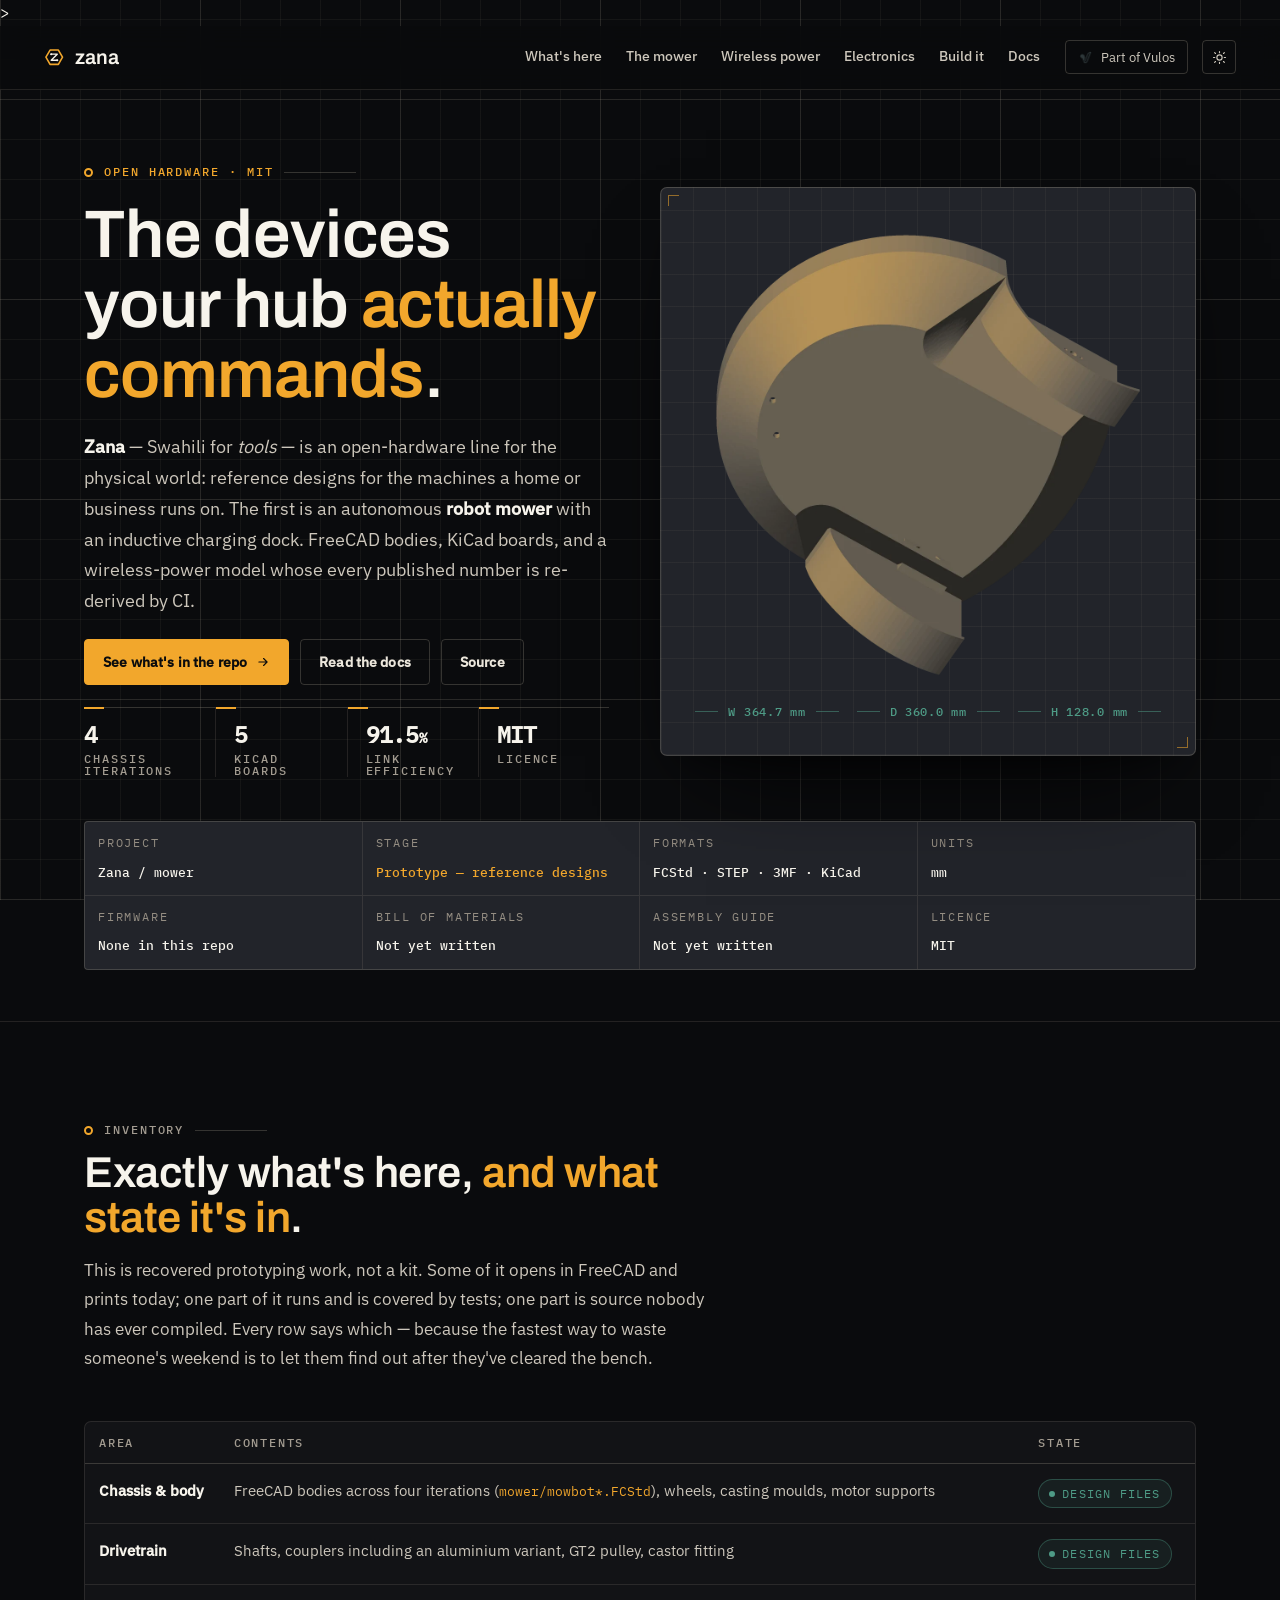
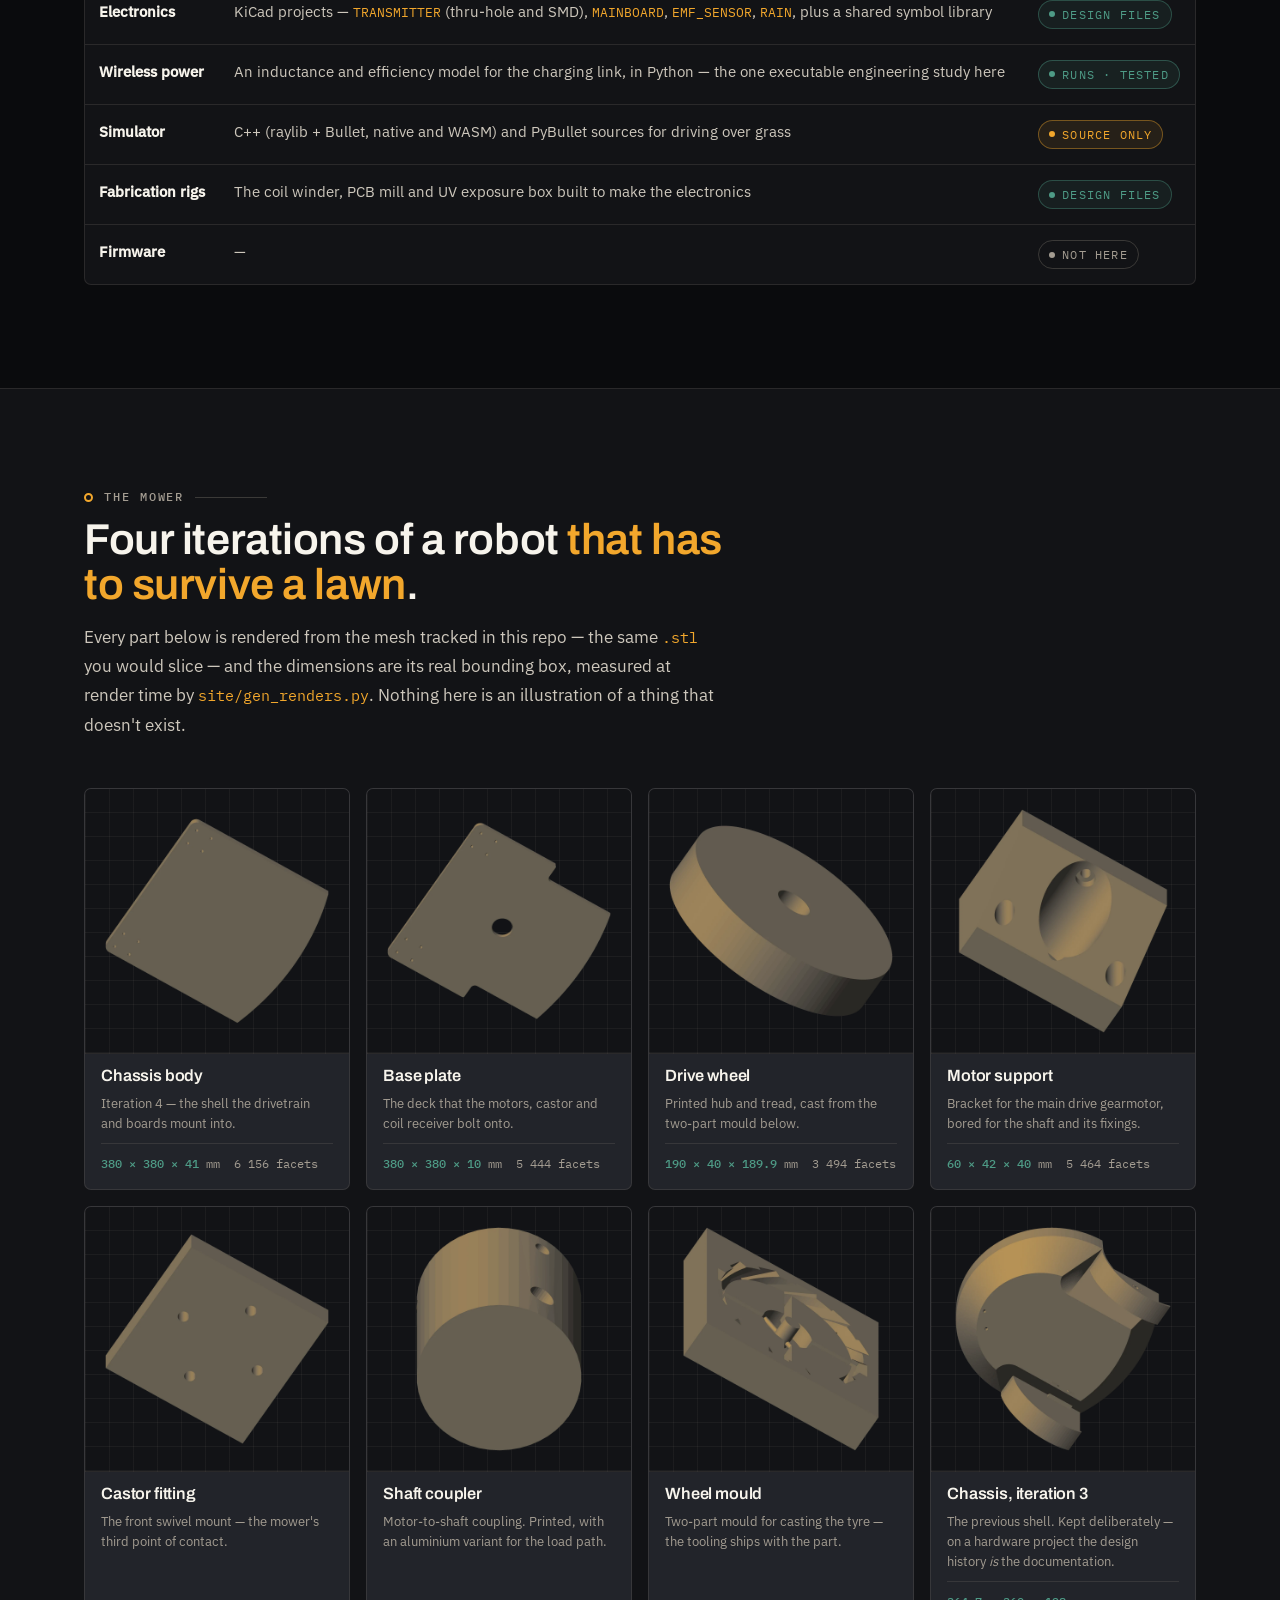
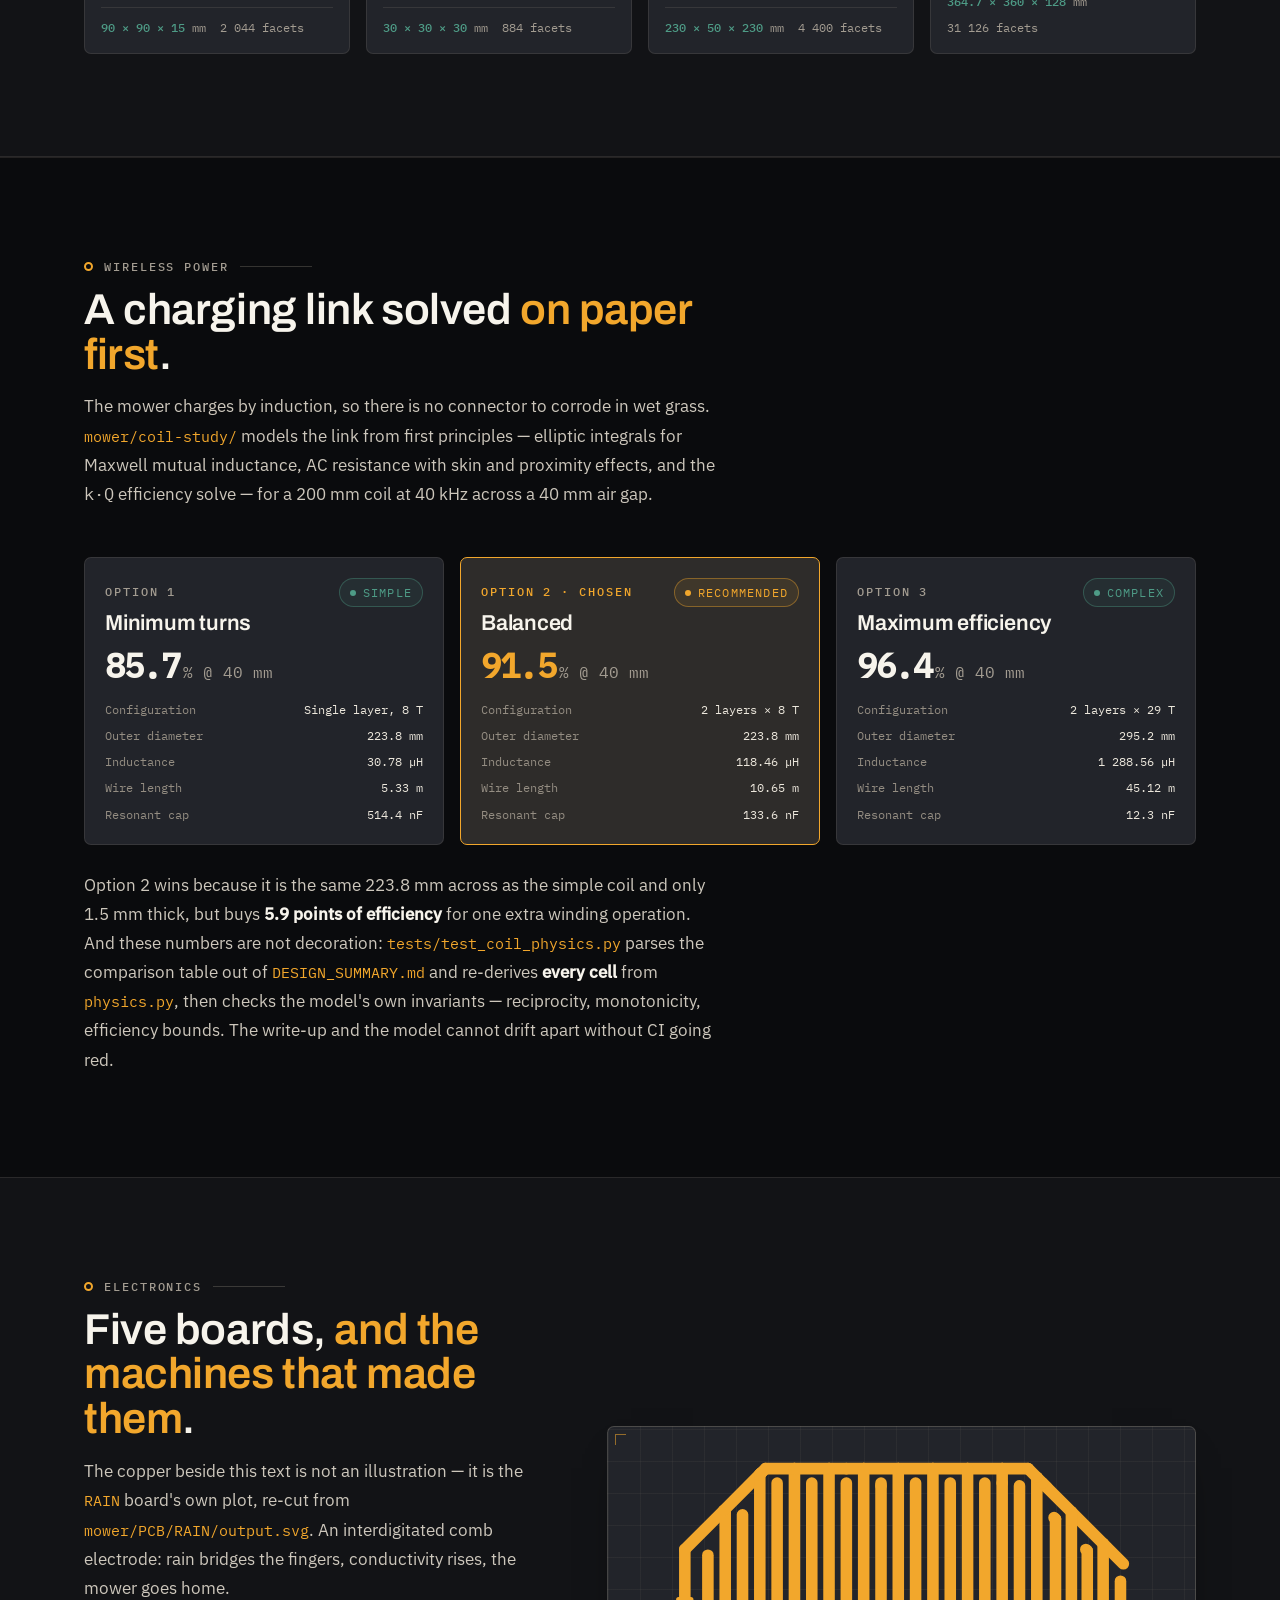
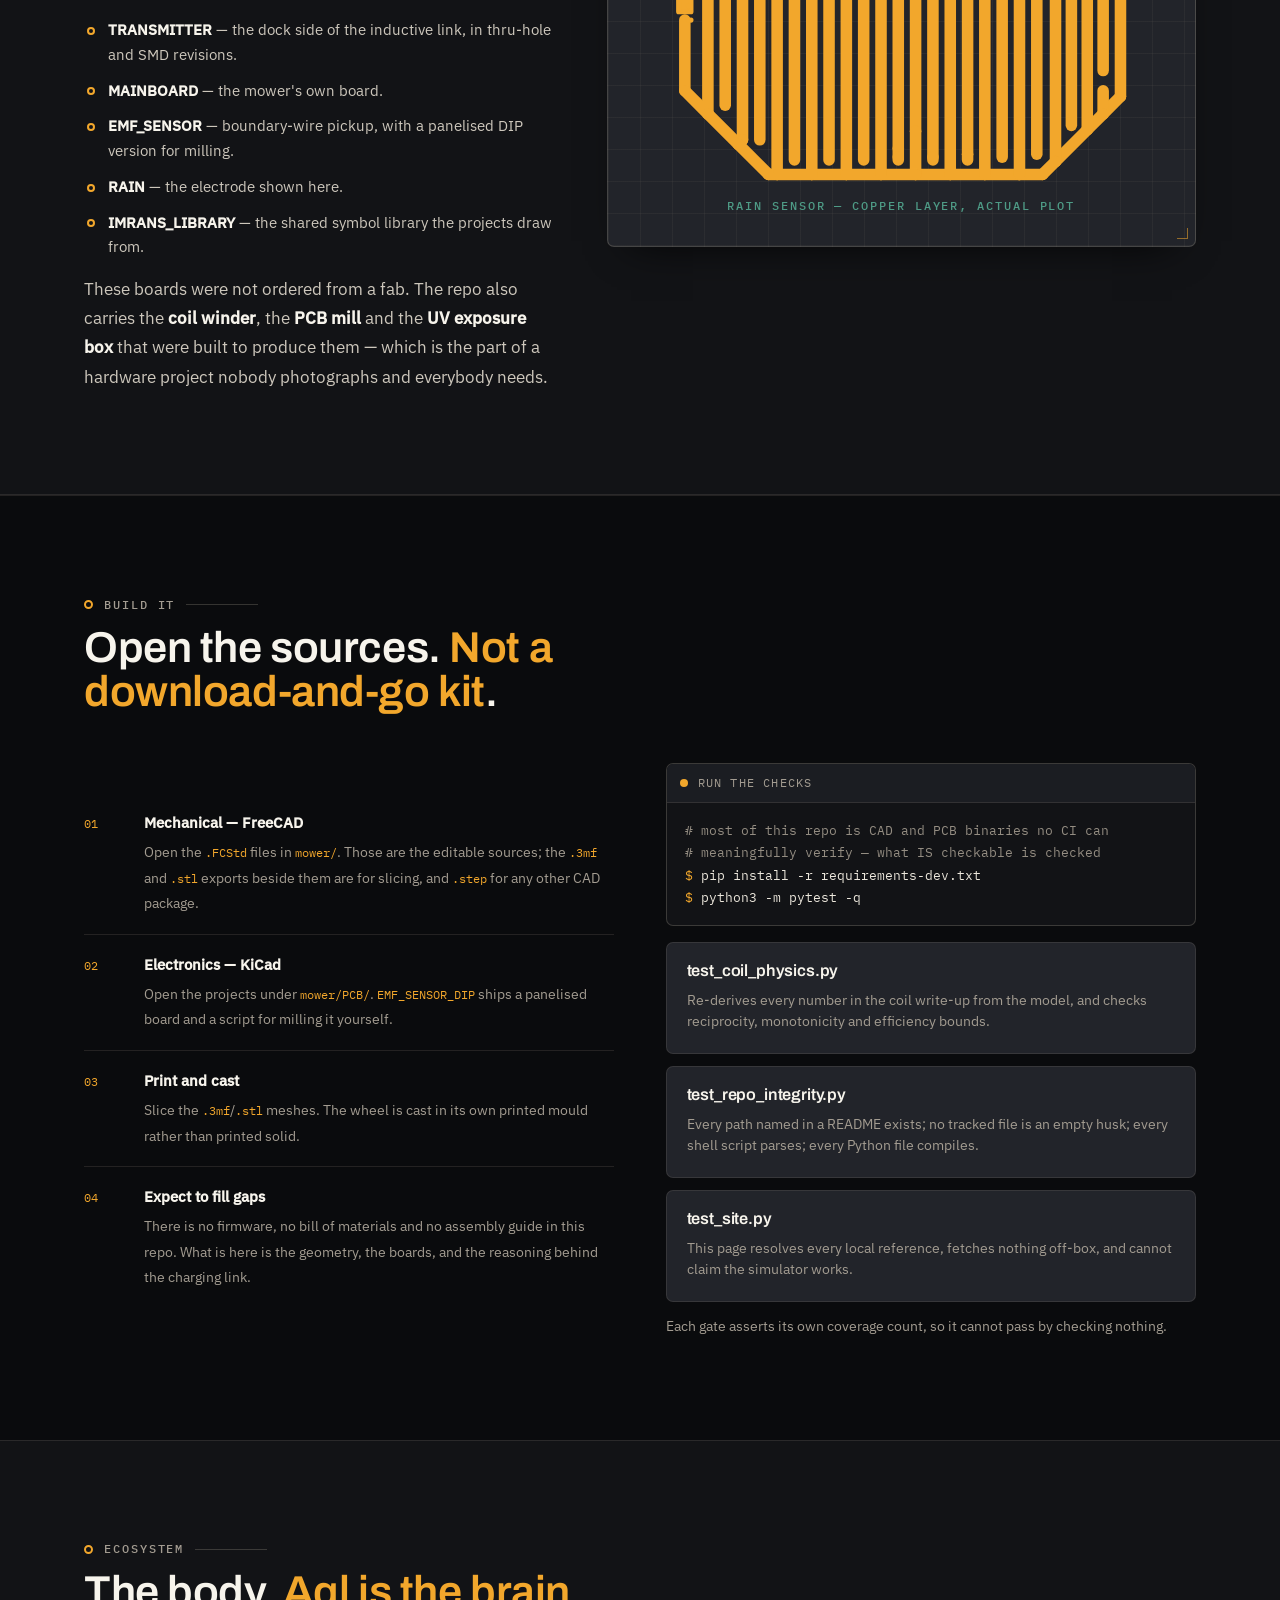
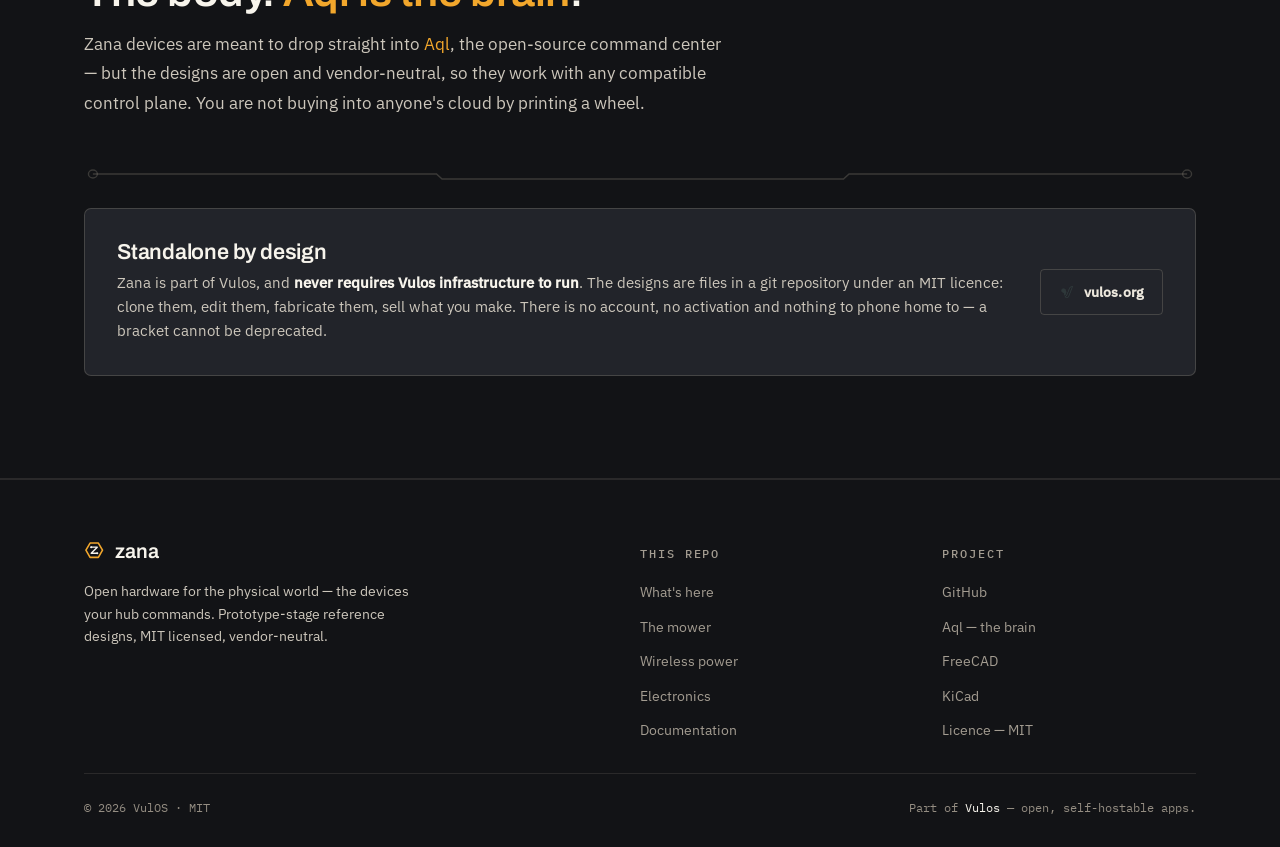
==== commit 1ff3e0ea: "site: complete the mini-site head, and fix a canonical aimed at a dead path THE ROUTE IS /projects/<" ====
--- a/site/index.html
+++ b/site/index.html
@@ -4,10 +4,11 @@
 <meta charset="utf-8">
 <meta name="viewport" content="width=device-width,initial-scale=1">
 <title>Zana — open hardware for the physical world</title>
-<meta name="description" content="Open-hardware reference designs for the devices a home or business actually runs on. FreeCAD bodies, KiCad boards and a tested wireless-power model for an autonomous robot mower — MIT, vendor-neutral, and honest about what is and isn't finished.">
+<meta name="description" content="Open-hardware reference designs for the devices a home or business actually runs on. FreeCAD bodies, KiCad boards and a tested wireless-power model for an autonomous robot mower — MIT, vendor-neutral, and honest about what is and isn't finished."
+  <meta name="color-scheme" content="dark light">>
 <meta name="theme-color" content="#0a0b0d">
 <link rel="icon" href="./assets/brand/favicon.svg">
-<link rel="canonical" href="https://vulos.org/products/zana">
+<link rel="canonical" href="https://vulos.org/projects/zana/">
 <link rel="preload" as="font" type="font/woff2" href="./assets/fonts/archivo-latin-600-normal.woff2" crossorigin>
 <link rel="preload" as="font" type="font/woff2" href="./assets/fonts/ibm-plex-sans-latin-400-normal.woff2" crossorigin>
 <link rel="stylesheet" href="./assets/zana.css">
@@ -16,12 +17,12 @@
 <meta property="og:site_name" content="Zana">
 <meta property="og:title" content="Zana — open hardware for the physical world">
 <meta property="og:description" content="FreeCAD bodies, KiCad boards and a tested wireless-power model for an autonomous robot mower. Open, vendor-neutral, prototype-stage — and it says so.">
-<meta property="og:url" content="https://vulos.org/products/zana">
-<meta property="og:image" content="https://vulos.org/products/zana/assets/renders/body-3.webp">
+<meta property="og:url" content="https://vulos.org/projects/zana/">
+<meta property="og:image" content="https://vulos.org/projects/zana/assets/renders/body-3.webp">
 <meta name="twitter:card" content="summary_large_image">
 <meta name="twitter:title" content="Zana — open hardware for the physical world">
 <meta name="twitter:description" content="Open-hardware reference designs: CAD, boards, and a wireless-power model whose numbers are re-derived by CI.">
-<meta name="twitter:image" content="https://vulos.org/products/zana/assets/renders/body-3.webp">
+<meta name="twitter:image" content="https://vulos.org/projects/zana/assets/renders/body-3.webp">
 
 <script>
 /* Apply the stored theme before first paint so the page never flashes graphite
--- a/site/assets/zana.css
+++ b/site/assets/zana.css
@@ -191,7 +191,7 @@
 /* Every label on a drawing is uppercase, tracked out, and small. */
 .lbl {
   font-family: var(--mono);
-  font-size: 10.5px; font-weight: 500;
+  font-size: 12px; font-weight: 500;
   letter-spacing: .16em; text-transform: uppercase;
   color: var(--text-4); line-height: 1;
 }
@@ -349,7 +349,7 @@
 .dim { position: relative; display: flex; align-items: center; gap: 10px; color: var(--info); }
 .dim::before, .dim::after { content: ""; flex: 1; height: 1px; background: currentColor; opacity: .5; }
 .dim b {
-  font-family: var(--mono); font-size: 11px; font-weight: 500; letter-spacing: .06em;
+  font-family: var(--mono); font-size: 12px; font-weight: 500; letter-spacing: .06em;
   white-space: nowrap; color: var(--info);
 }
 .dim.v { flex-direction: column; width: 1px; }
@@ -369,7 +369,7 @@
 .tb { padding: 11px 13px; border-right: 1px solid var(--line); border-bottom: 1px solid var(--line); min-width: 0; }
 .tb:nth-child(4n) { border-right: none; }
 .tb:nth-last-child(-n+4) { border-bottom: none; }
-.tb .k { display: block; font-size: 9.5px; letter-spacing: .15em; text-transform: uppercase; color: var(--text-5); margin-bottom: 6px; }
+.tb .k { display: block; font-size: 12px; letter-spacing: .15em; text-transform: uppercase; color: var(--text-5); margin-bottom: 6px; }
 .tb .v { font-size: 13px; font-weight: 500; color: var(--text); overflow: hidden; text-overflow: ellipsis; white-space: nowrap; }
 .tb .v.cu { color: var(--accent); }
 @media (max-width: 700px) {
@@ -387,7 +387,7 @@
   display: inline-flex; align-items: center; gap: 7px; flex: none;
   padding: 4px 10px; border-radius: 100px;
   border: 1px solid var(--line-2);
-  font-family: var(--mono); font-size: 10.5px; letter-spacing: .1em; text-transform: uppercase;
+  font-family: var(--mono); font-size: 12px; letter-spacing: .1em; text-transform: uppercase;
   color: var(--text-3); white-space: nowrap;
 }
 .chip::before { content: ""; width: 6px; height: 6px; border-radius: 50%; background: currentColor; }
@@ -401,7 +401,7 @@
 .inv th {
   text-align: left; padding: 11px 14px;
   border-bottom: 1px solid var(--line-2);
-  font-family: var(--mono); font-size: 10px; font-weight: 500;
+  font-family: var(--mono); font-size: 12px; font-weight: 500;
   letter-spacing: .15em; text-transform: uppercase; color: var(--text-4); white-space: nowrap;
 }
 .inv td { padding: 15px 14px; border-bottom: 1px solid var(--line); vertical-align: top; color: var(--text-3); }
@@ -435,7 +435,7 @@
 .part .spec {
   display: flex; flex-wrap: wrap; gap: 6px 14px; padding-top: 10px;
   border-top: 1px solid var(--line);
-  font-family: var(--mono); font-size: 11px; color: var(--text-4);
+  font-family: var(--mono); font-size: 12px; color: var(--text-4);
 }
 .part .spec b { color: var(--info); font-weight: 500; }
 
@@ -485,7 +485,7 @@
 .codeblock .bar {
   display: flex; align-items: center; gap: 10px;
   padding: 9px 13px; background: var(--panel-2); border-bottom: 1px solid var(--line);
-  font-family: var(--mono); font-size: 11px; letter-spacing: .1em; text-transform: uppercase; color: var(--text-4);
+  font-family: var(--mono); font-size: 12px; letter-spacing: .1em; text-transform: uppercase; color: var(--text-4);
 }
 .codeblock .bar::before { content: ""; width: 8px; height: 8px; border-radius: 50%; background: var(--accent); flex: none; }
 .codeblock pre { margin: 0; padding: 16px 18px; overflow-x: auto; font-family: var(--mono); font-size: 12.5px; line-height: 1.8; color: var(--text-2); }
@@ -546,7 +546,7 @@
 .foot-col ul { list-style: none; display: flex; flex-direction: column; gap: 9px; margin-top: 13px; }
 .foot-col a { font-size: 13.5px; color: var(--text-4); transition: color .15s var(--ease); }
 .foot-col a:hover { color: var(--accent); }
-.foot-btm { display: flex; flex-wrap: wrap; align-items: center; justify-content: space-between; gap: 12px; padding-top: 24px; font-family: var(--mono); font-size: 11.5px; color: var(--text-5); }
+.foot-btm { display: flex; flex-wrap: wrap; align-items: center; justify-content: space-between; gap: 12px; padding-top: 24px; font-family: var(--mono); font-size: 12px; color: var(--text-5); }
 .foot-btm a { color: var(--text-4); }
 .foot-btm a:hover { color: var(--text-2); }
 @media (max-width: 700px) { .foot-grid { grid-template-columns: 1fr; } }
@@ -597,14 +597,14 @@
 .markdown li { position: relative; padding-left: 24px; margin: 8px 0; color: var(--text-3); line-height: 1.7; max-width: 74ch; }
 .markdown ul > li::before { content: ""; position: absolute; left: 3px; top: .56em; width: 8px; height: 8px; border-radius: 50%; border: 2px solid var(--accent); }
 .markdown ol > li { counter-increment: md; }
-.markdown ol > li::before { content: counter(md, decimal-leading-zero); position: absolute; left: 0; top: 0; font-family: var(--mono); font-size: 11.5px; color: var(--accent); }
+.markdown ol > li::before { content: counter(md, decimal-leading-zero); position: absolute; left: 0; top: 0; font-family: var(--mono); font-size: 12px; color: var(--accent); }
 .markdown code { font-family: var(--mono); font-size: .86em; color: var(--accent); background: var(--bg-2); border: 1px solid var(--line); border-radius: var(--r-xs); padding: 1px 6px; }
 .markdown pre { position: relative; margin: 16px 0; padding: 15px 17px; overflow-x: auto; background: var(--bg-2); border: 1px solid var(--line-2); border-radius: var(--r); font-family: var(--mono); font-size: 12.5px; line-height: 1.75; color: var(--text-2); }
 .markdown pre code { background: none; border: none; padding: 0; color: inherit; font-size: inherit; }
 .markdown blockquote { margin: 16px 0; padding: 2px 0 2px 17px; border-left: 2px solid var(--accent); color: var(--text-4); }
 .markdown table { width: 100%; border-collapse: collapse; margin: 16px 0; font-size: 14px; display: block; overflow-x: auto; }
 .markdown th, .markdown td { text-align: left; padding: 10px 14px; border-bottom: 1px solid var(--line); vertical-align: top; }
-.markdown th { font-family: var(--mono); font-size: 10px; font-weight: 500; letter-spacing: .14em; text-transform: uppercase; color: var(--text-4); white-space: nowrap; }
+.markdown th { font-family: var(--mono); font-size: 12px; font-weight: 500; letter-spacing: .14em; text-transform: uppercase; color: var(--text-4); white-space: nowrap; }
 .markdown td { color: var(--text-3); }
 .markdown tbody tr:last-child td { border-bottom: none; }
 .markdown hr { border: none; height: 1px; background: var(--line); margin: 34px 0; }
@@ -614,7 +614,7 @@
 .copy-btn {
   position: absolute; top: 7px; right: 7px;
   background: var(--panel-2); border: 1px solid var(--line-2); border-radius: var(--r-xs);
-  color: var(--text-4); font-family: var(--mono); font-size: 10px; padding: 3px 8px; cursor: pointer;
+  color: var(--text-4); font-family: var(--mono); font-size: 12px; padding: 3px 8px; cursor: pointer;
   opacity: 0; transition: opacity .15s var(--ease), color .15s var(--ease), border-color .15s var(--ease);
 }
 .markdown pre:hover .copy-btn, .copy-btn:focus-visible { opacity: 1; }
@@ -627,7 +627,12 @@
 }
 
 @media (max-width: 980px) {
-  .docs-shell { grid-template-columns: 1fr; }
+  /* minmax(0, 1fr), not 1fr: a bare 1fr track's automatic minimum is its
+     content's min-content width, so the horizontal tab strip below (and
+     docs-main) could force the single grid column wider than the viewport.
+     html's overflow-x: clip was then silently truncating the last tab
+     instead of the strip actually fitting and scrolling. */
+  .docs-shell { grid-template-columns: minmax(0, 1fr); }
   .docs-nav {
     position: static; max-height: none; overflow-y: visible; overflow-x: auto;
     flex-direction: row; align-items: center; gap: 3px;
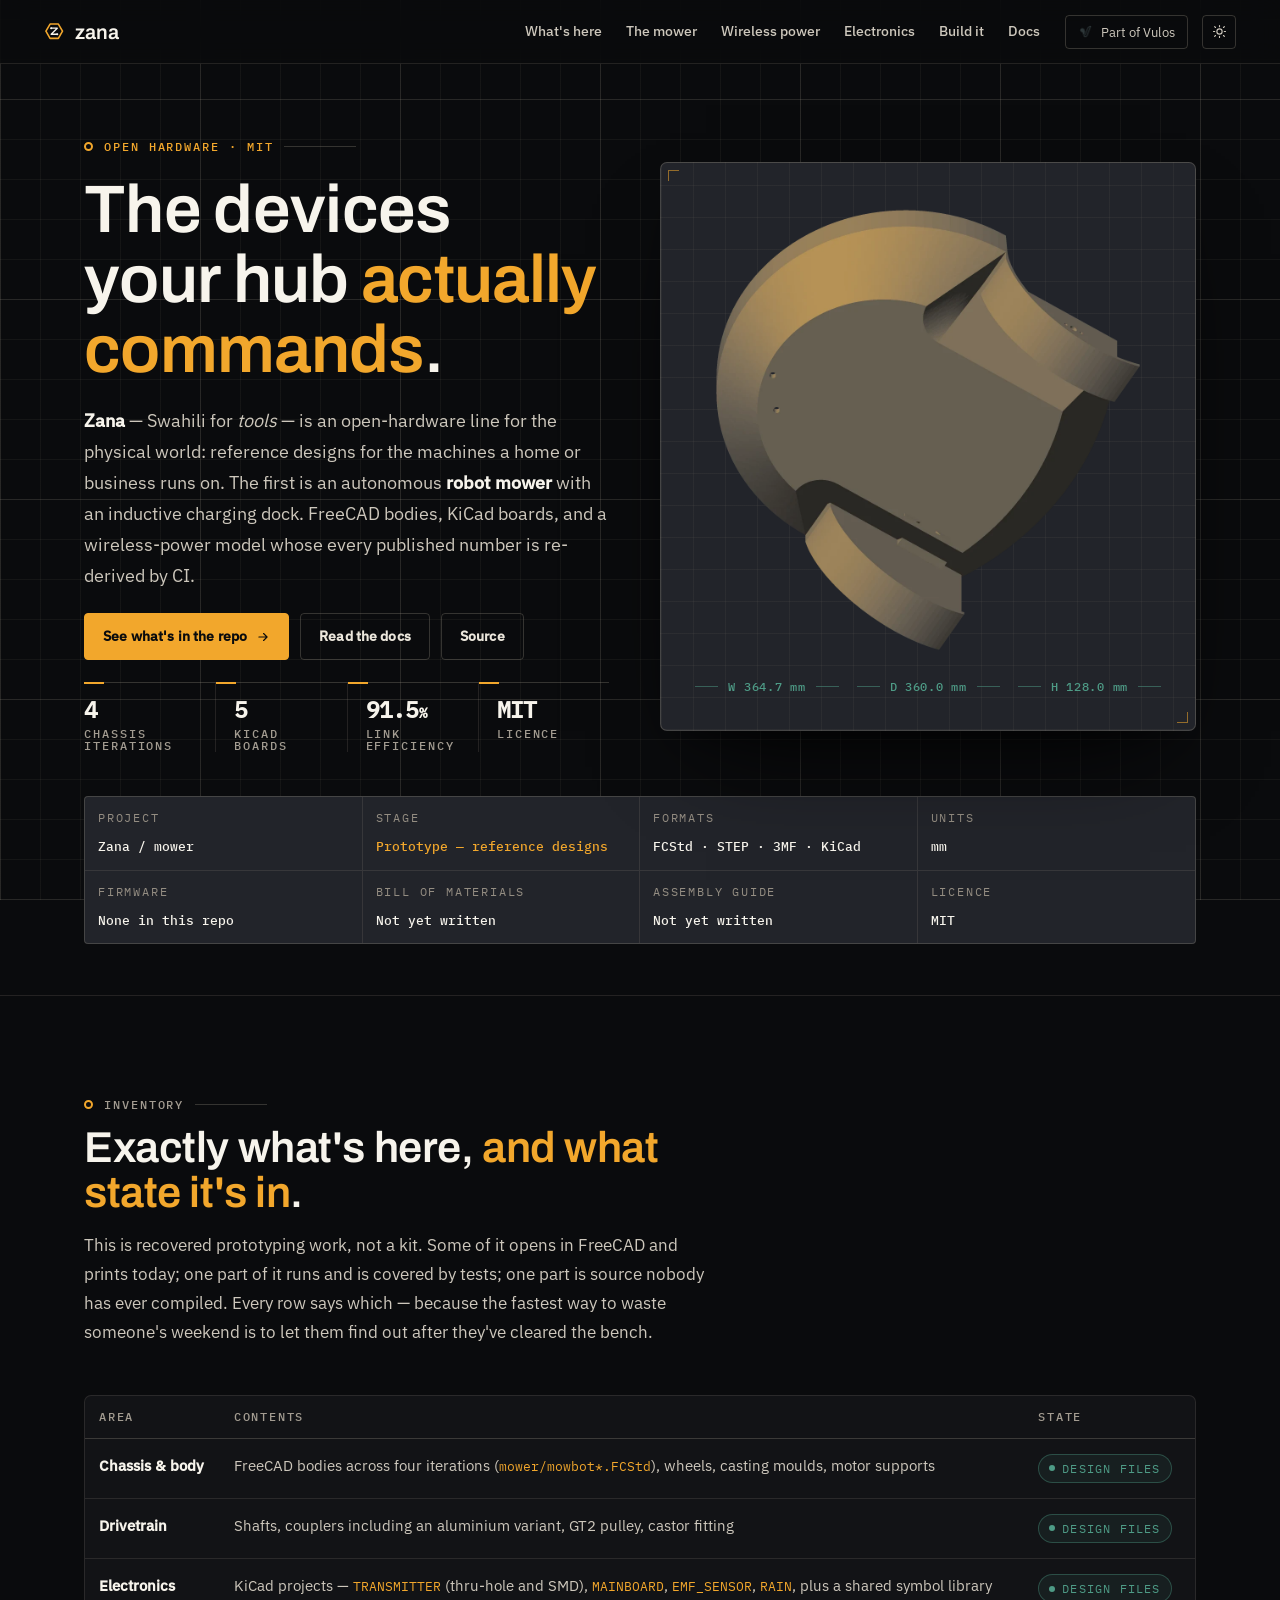
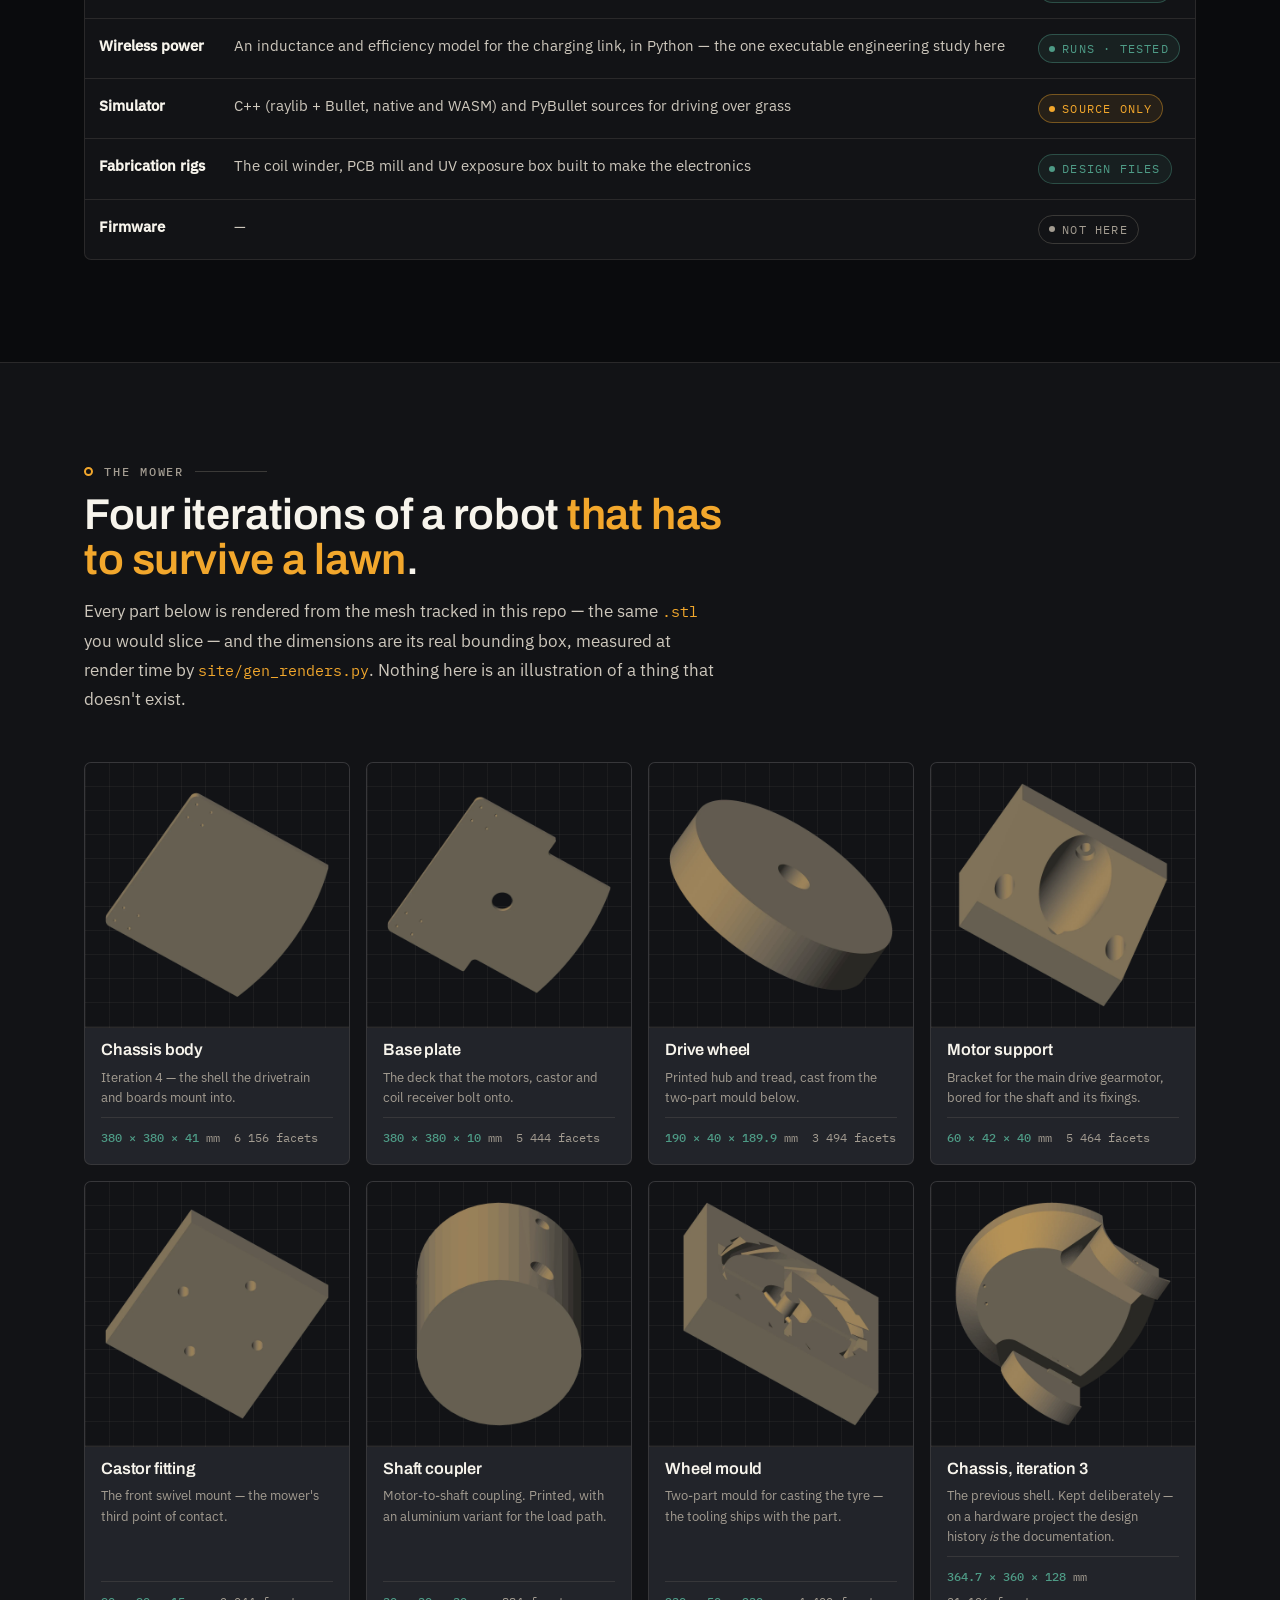
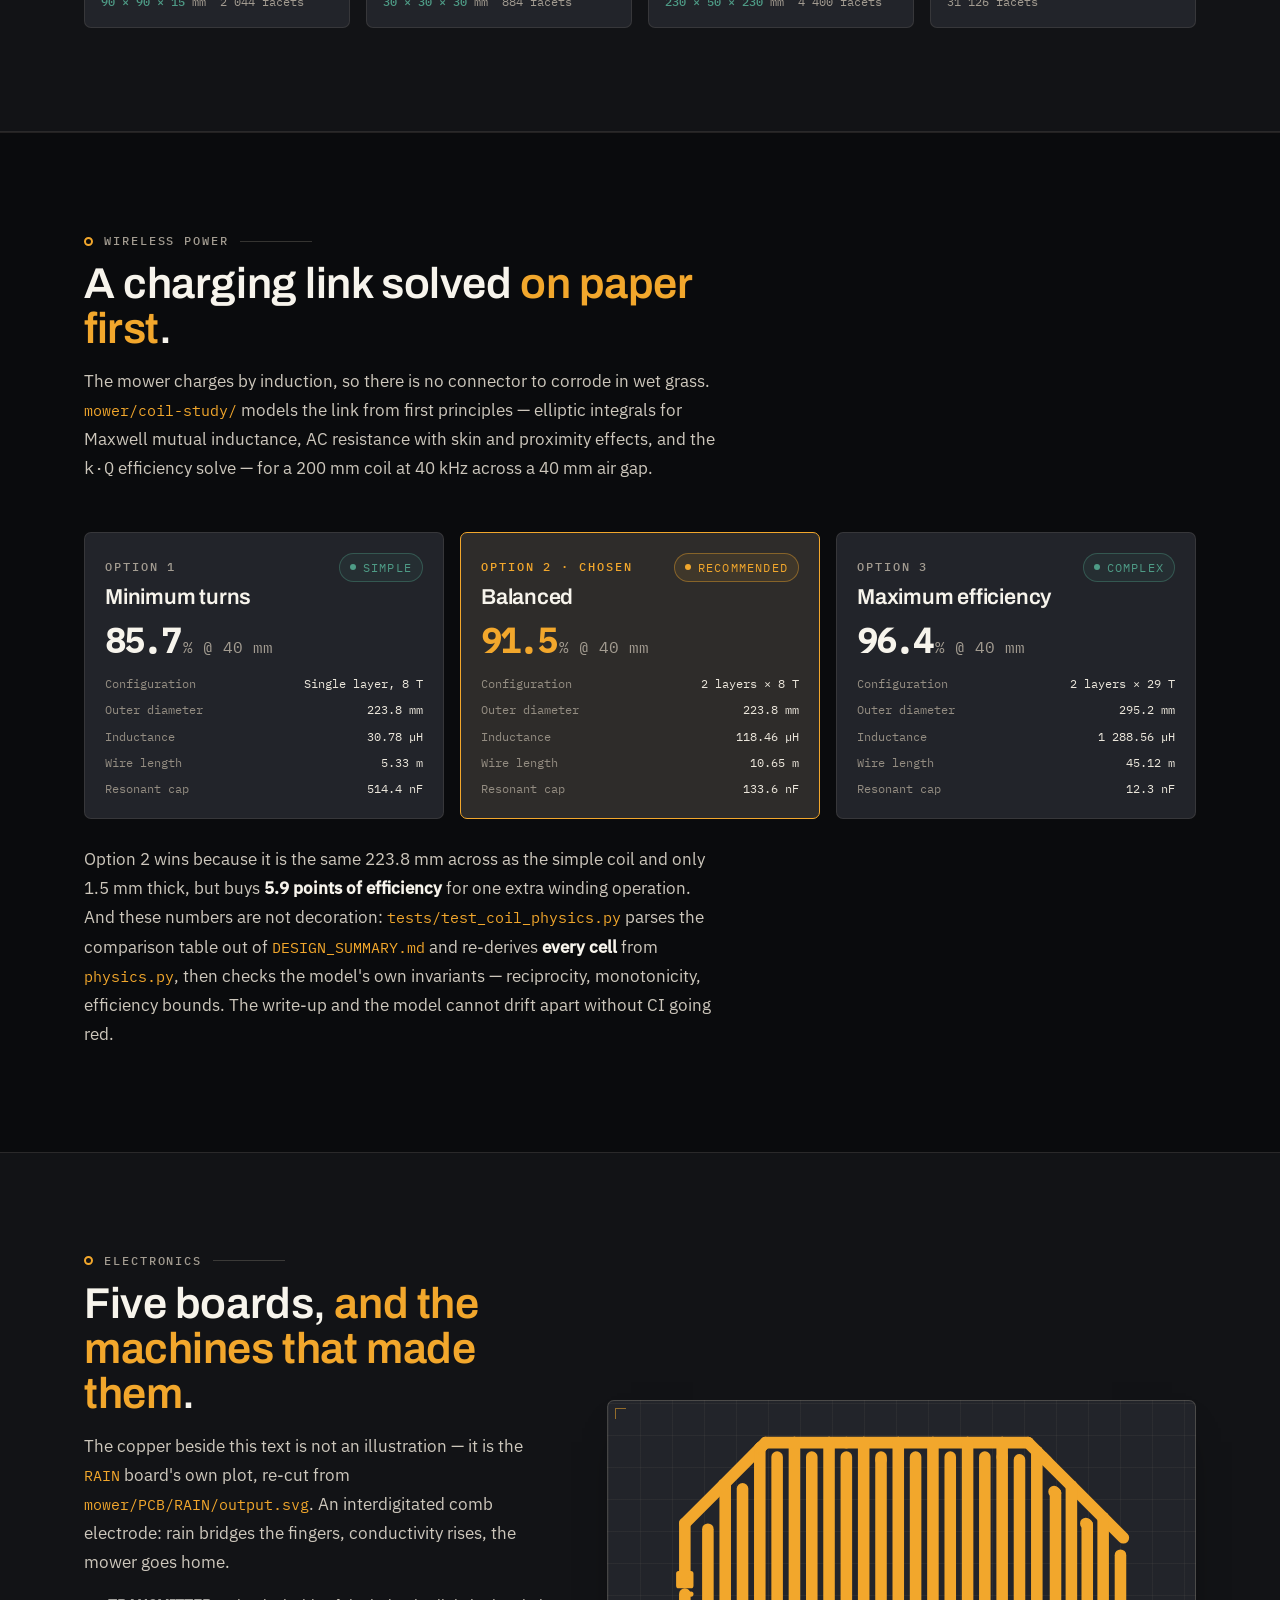
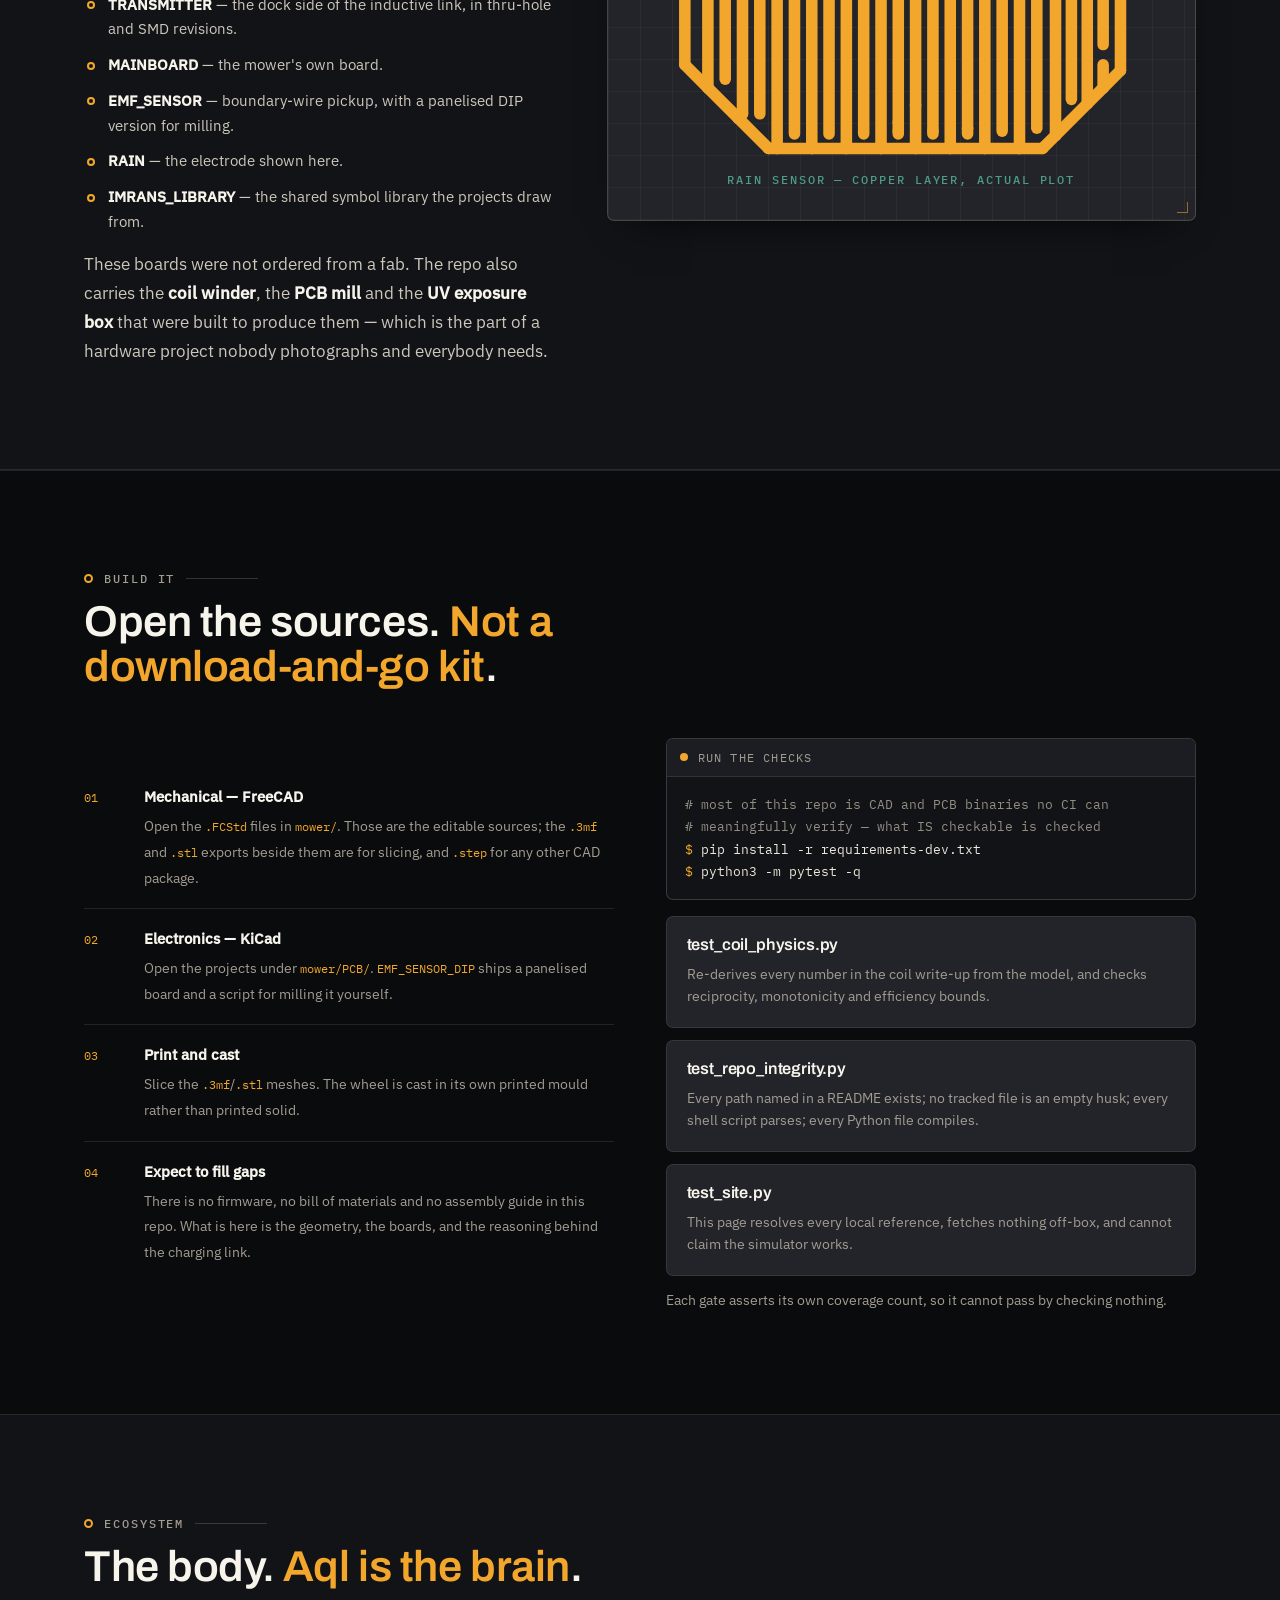
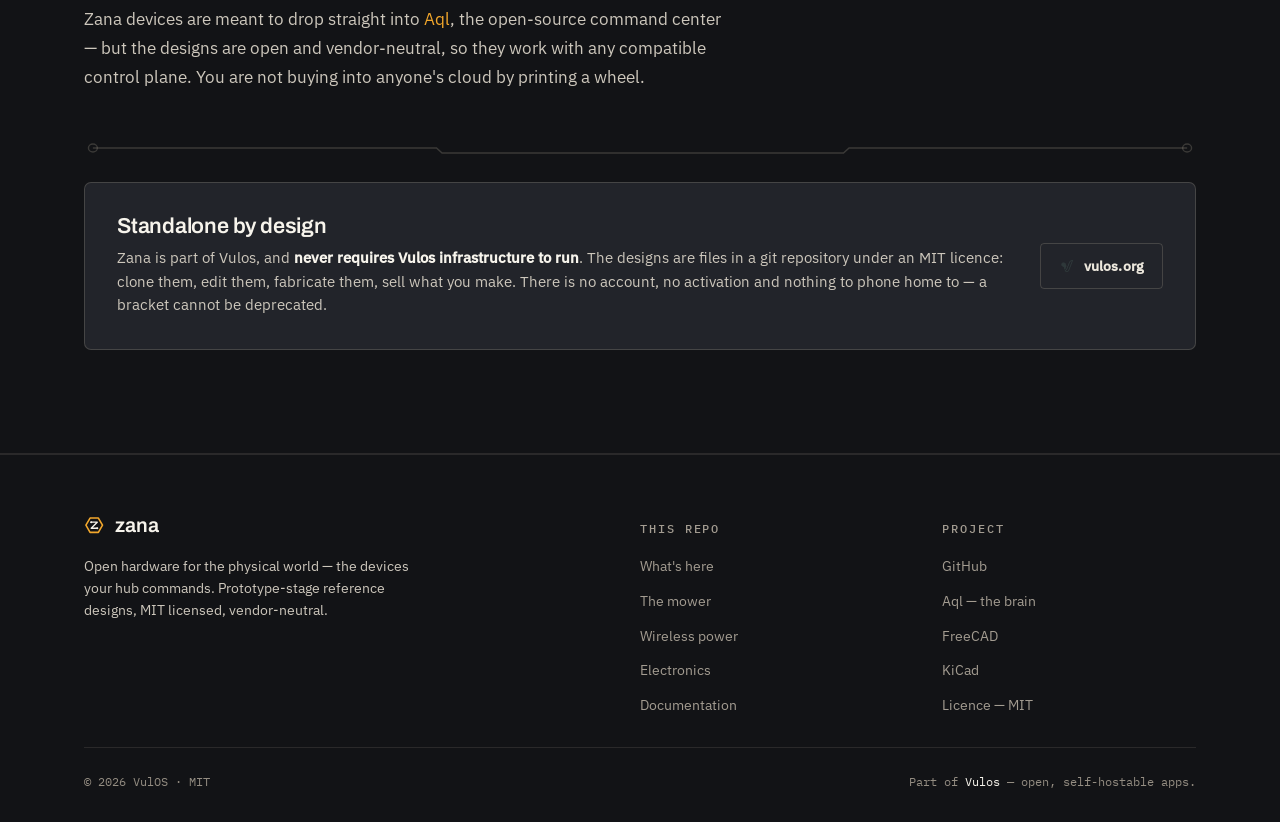
==== commit a2ab7615: "site: repair the description meta tag the previous commit truncated The previous commit inserted the" ====
--- a/site/index.html
+++ b/site/index.html
@@ -4,8 +4,8 @@
 <meta charset="utf-8">
 <meta name="viewport" content="width=device-width,initial-scale=1">
 <title>Zana — open hardware for the physical world</title>
-<meta name="description" content="Open-hardware reference designs for the devices a home or business actually runs on. FreeCAD bodies, KiCad boards and a tested wireless-power model for an autonomous robot mower — MIT, vendor-neutral, and honest about what is and isn't finished."
-  <meta name="color-scheme" content="dark light">>
+<meta name="description" content="Open-hardware reference designs for the devices a home or business actually runs on. FreeCAD bodies, KiCad boards and a tested wireless-power model for an autonomous robot mower — MIT, vendor-neutral, and honest about what is and isn't finished.">
+  <meta name="color-scheme" content="dark light">
 <meta name="theme-color" content="#0a0b0d">
 <link rel="icon" href="./assets/brand/favicon.svg">
 <link rel="canonical" href="https://vulos.org/projects/zana/">
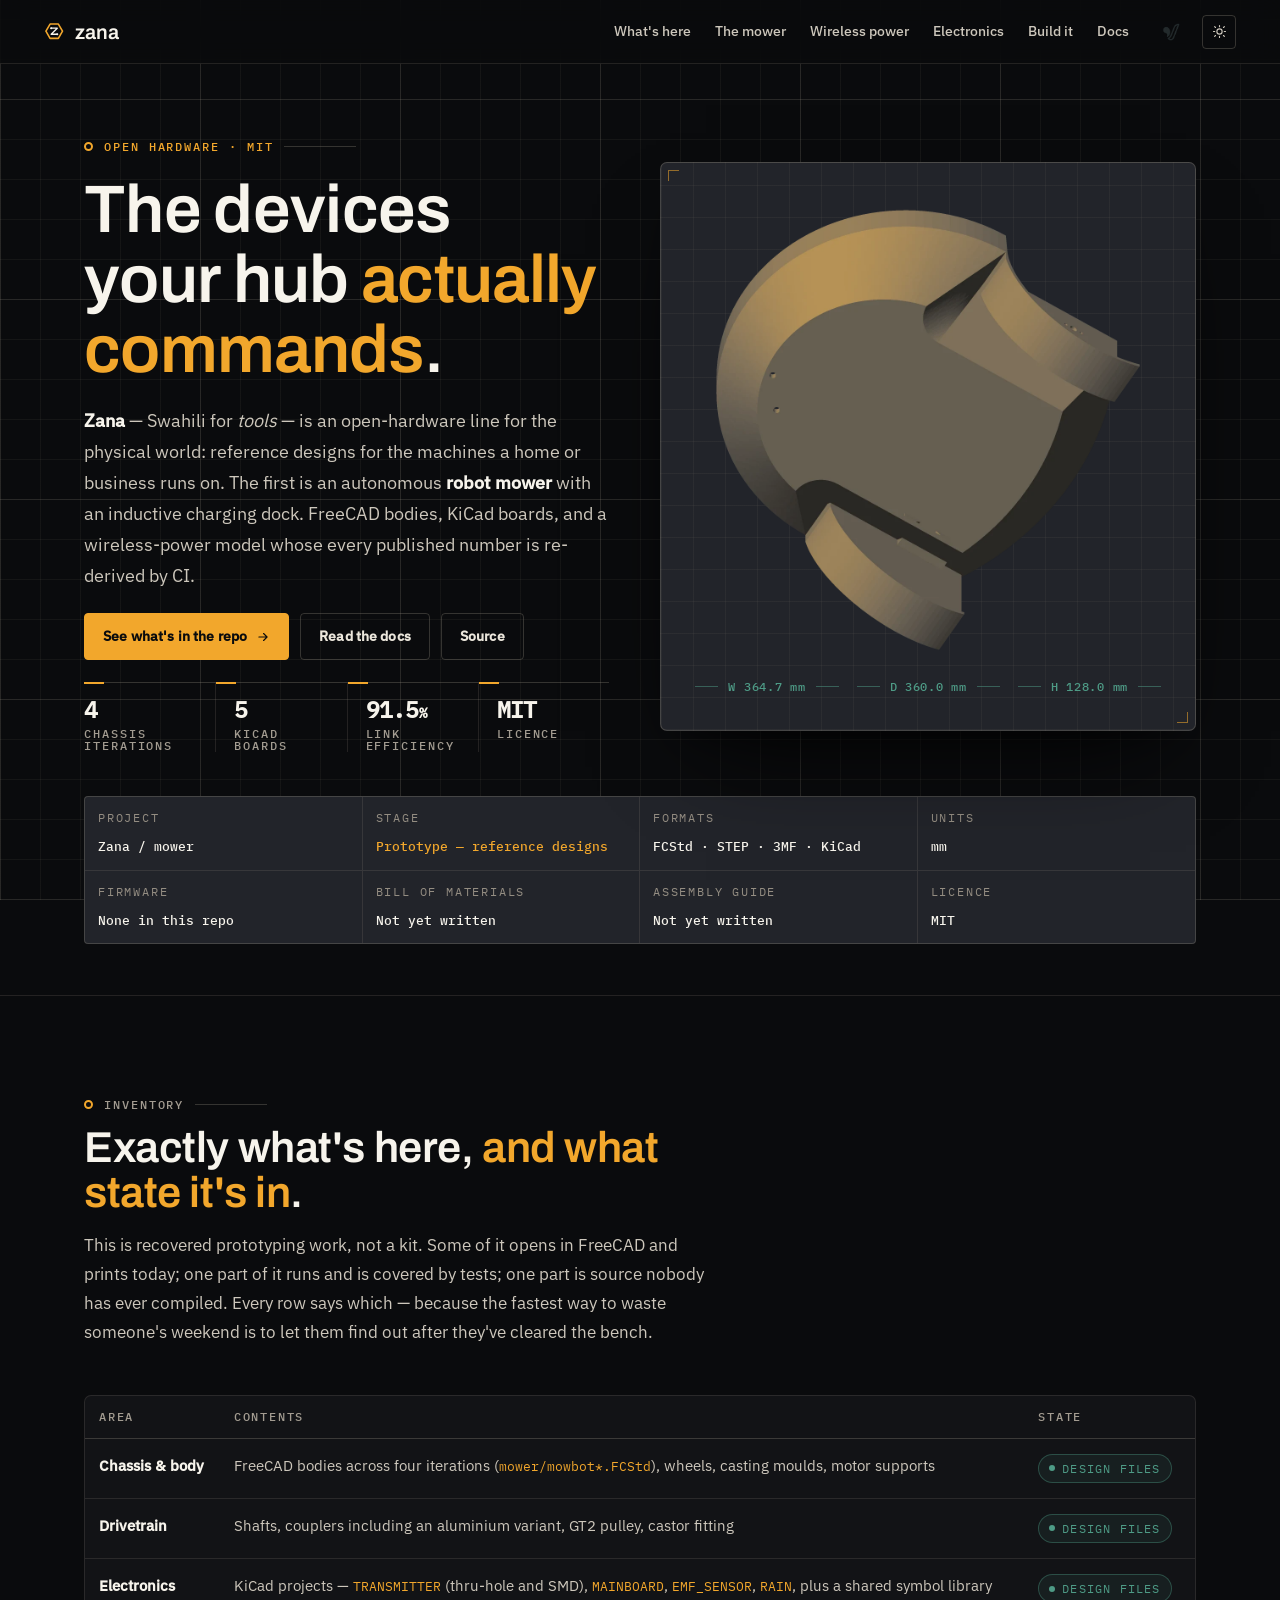
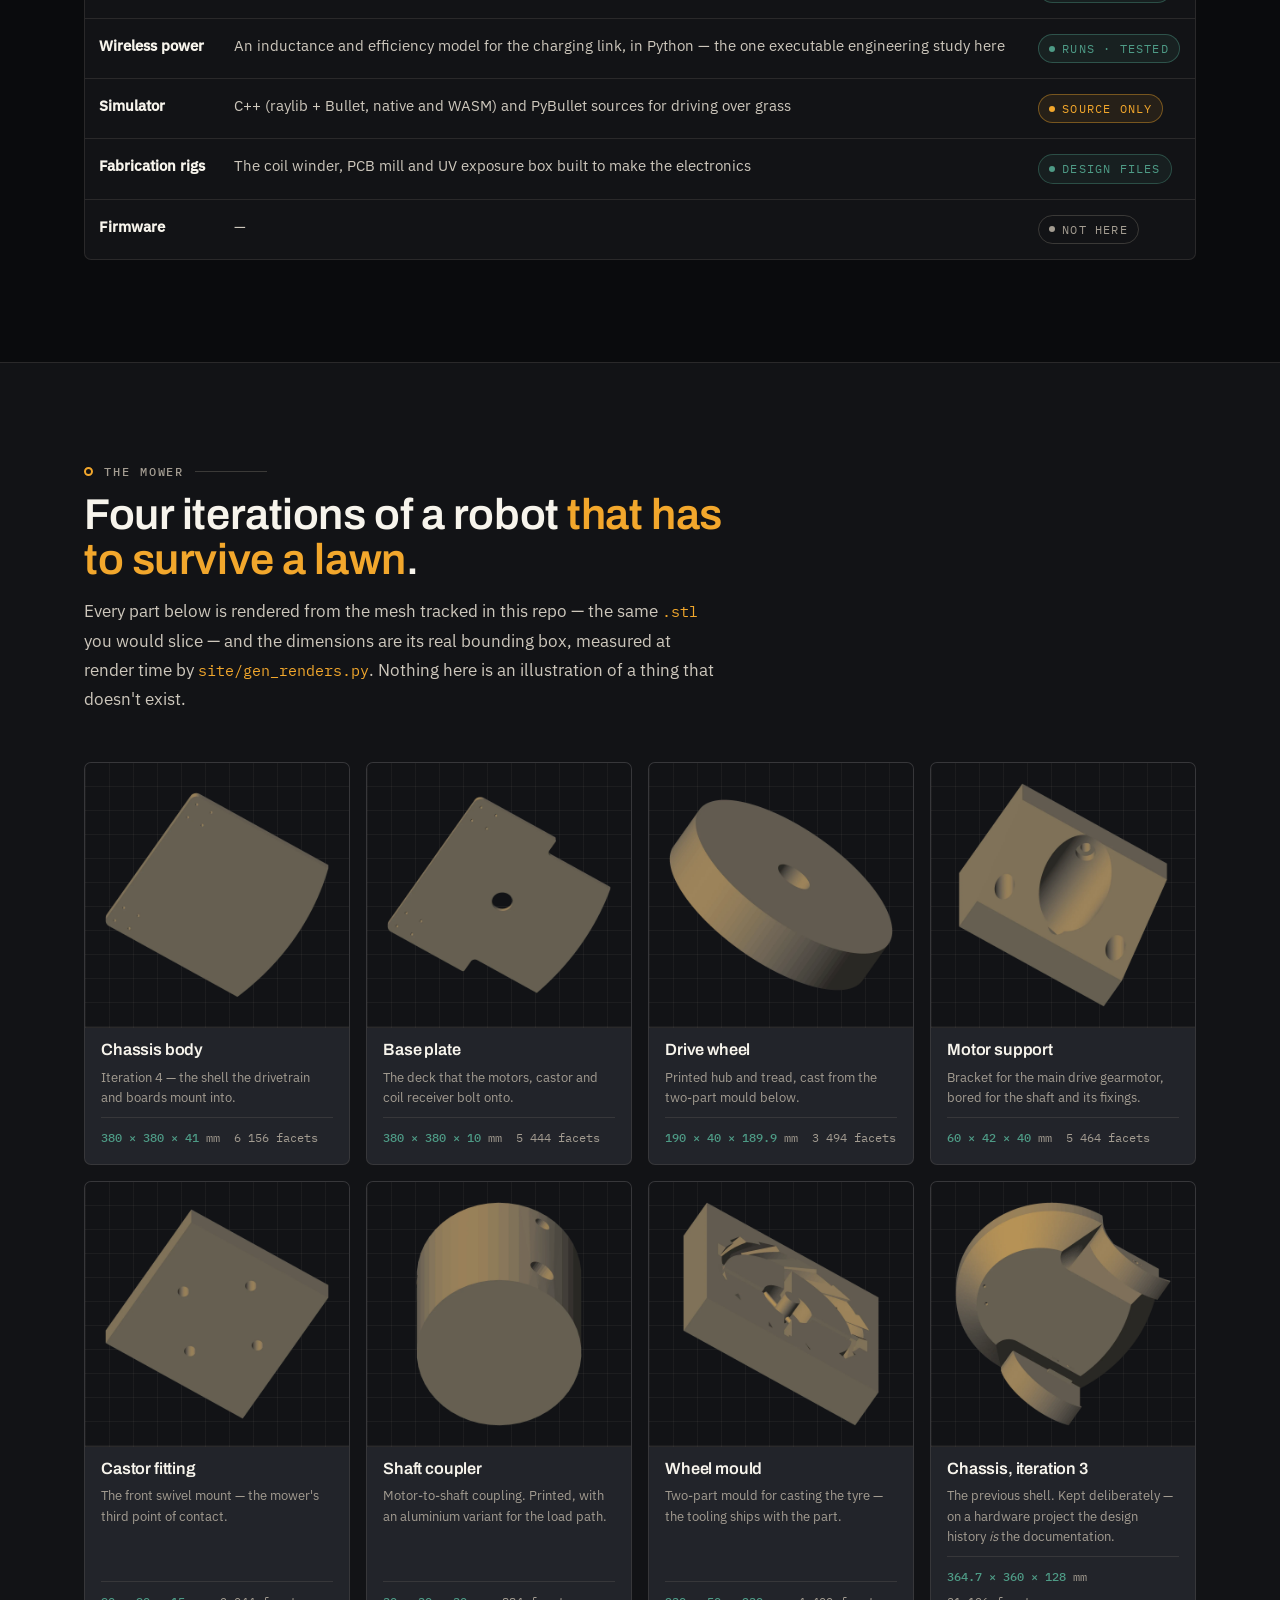
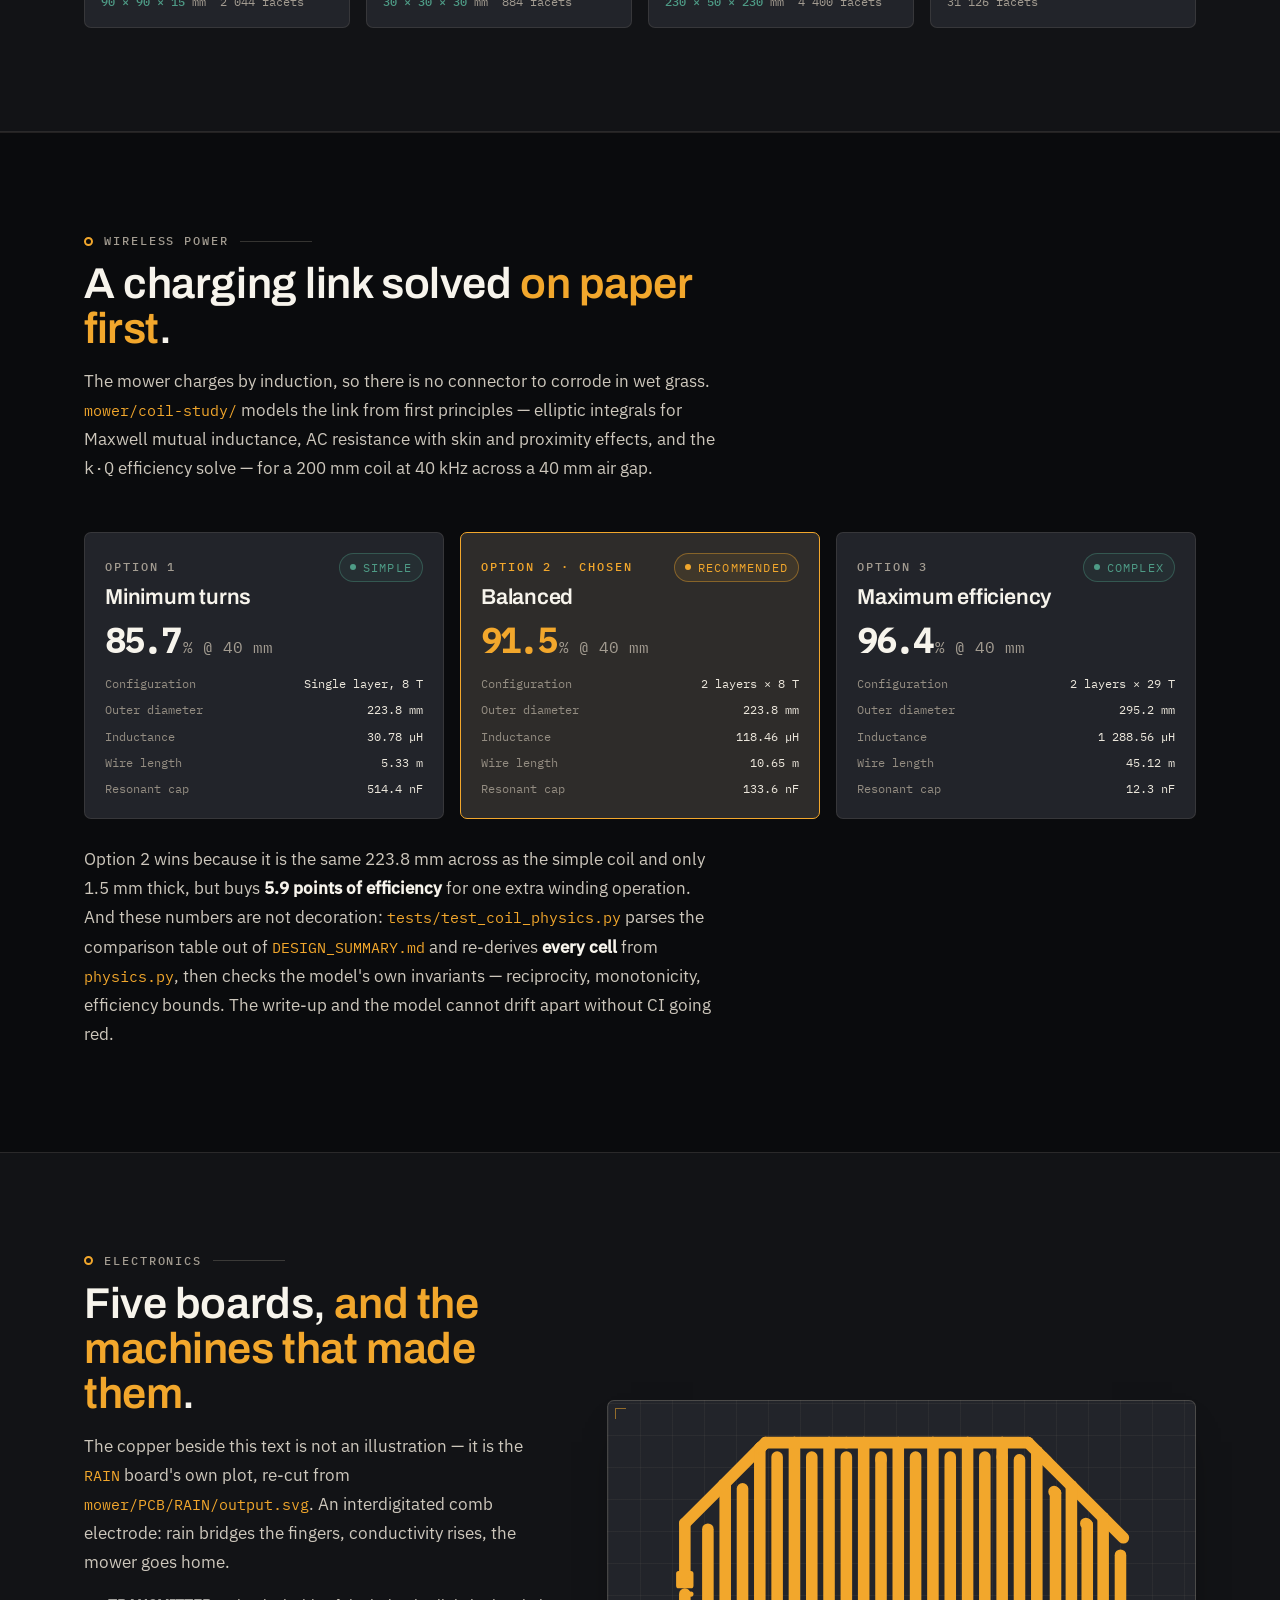
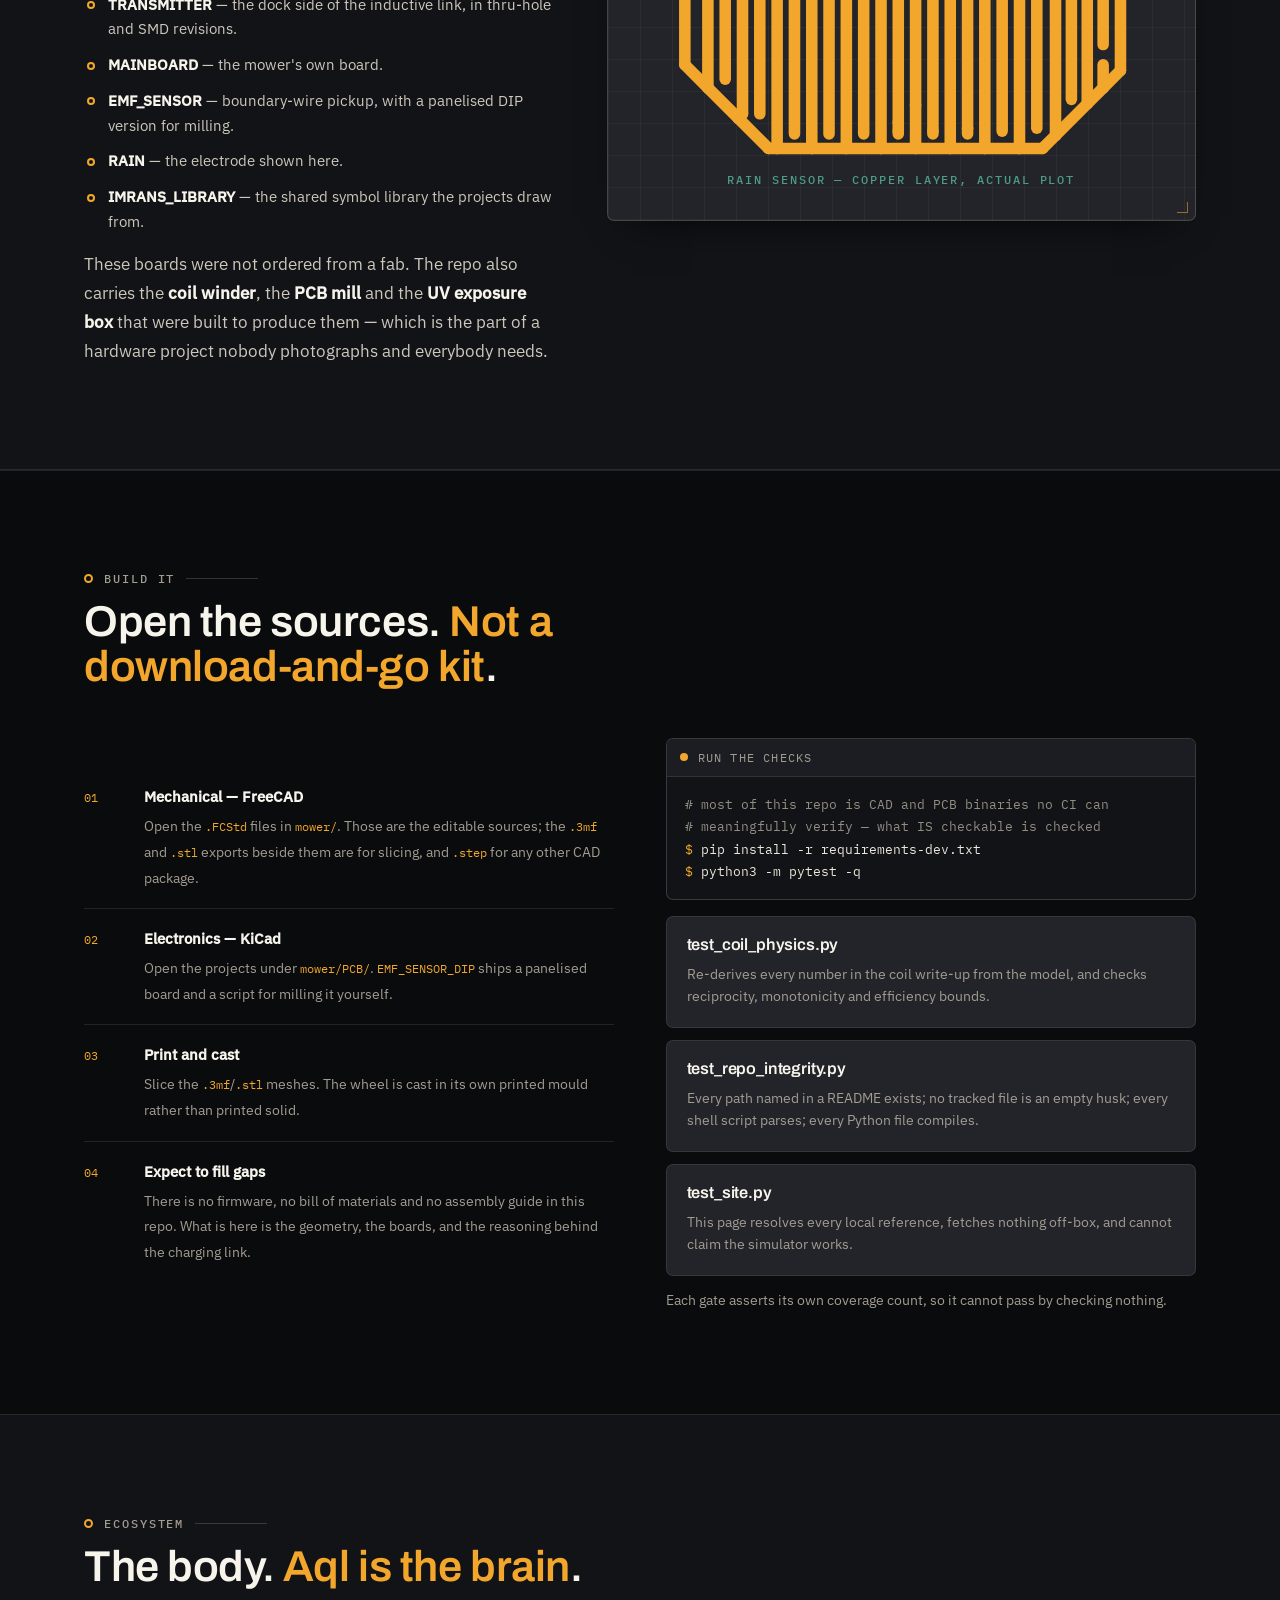
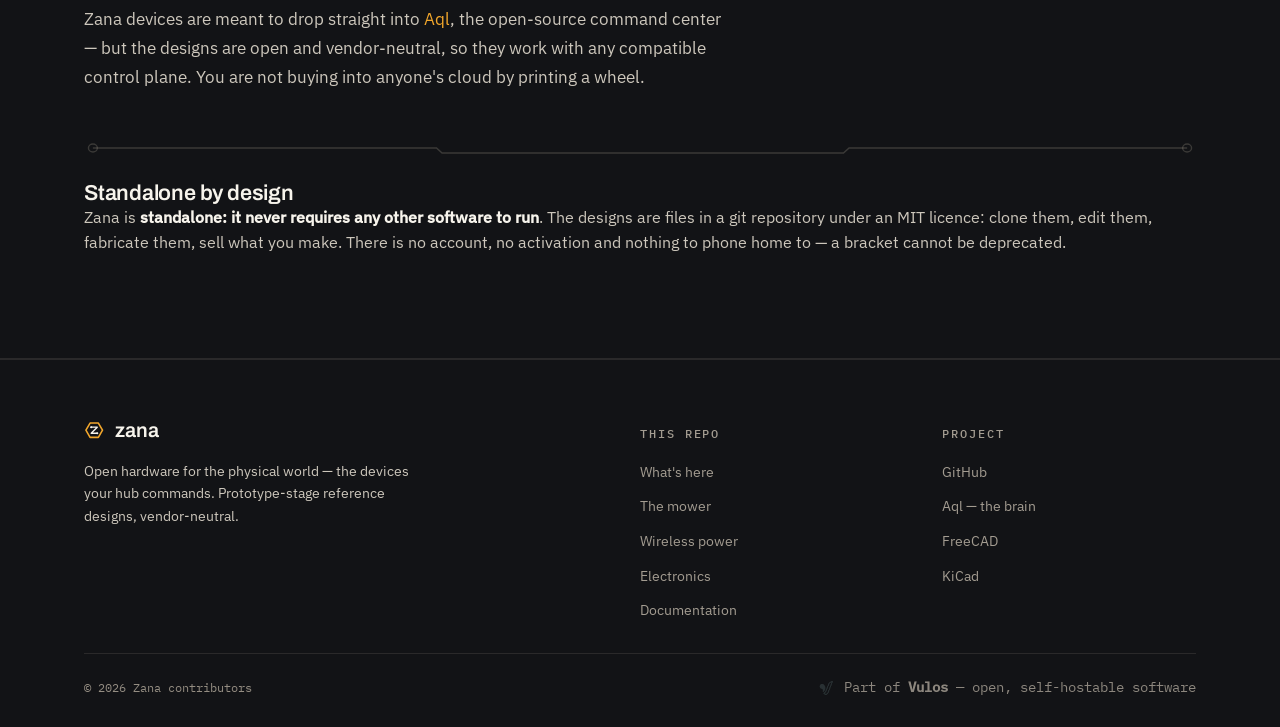
==== commit 89b7d7a2: "site: one Vulos mark in the top bar, one line in the footer Every product landing carried its own id" ====
--- a/site/index.html
+++ b/site/index.html
@@ -55,9 +55,7 @@
     <a href="#build">Build it</a>
     <a href="./docs.html">Docs</a>
   </nav>
-  <a class="vulos-badge" href="https://vulos.org" target="_blank" rel="noopener" title="Part of Vulos">
-    <img src="./assets/vulos-logo.png" alt=""><span>Part of Vulos</span>
-  </a>
+  <a class="vulos-home" href="https://vulos.org" target="_blank" rel="noopener" title="Vulos — open, self-hostable software" aria-label="Vulos — open, self-hostable software"><img src="./assets/vulos-logo.png" alt="" width="22" height="22"></a>
   <button class="icon-btn" data-theme-toggle type="button" aria-label="Toggle theme"></button>
 </header>
 
@@ -445,16 +443,12 @@
       <div class="txt">
         <h3>Standalone by design</h3>
         <p>
-          Zana is part of Vulos, and <b>never requires Vulos infrastructure to run</b>.
+          Zana is <b>standalone: it never requires any other software to run</b>.
           The designs are files in a git repository under an MIT licence: clone them, edit
           them, fabricate them, sell what you make. There is no account, no activation and
           nothing to phone home to — a bracket cannot be deprecated.
         </p>
       </div>
-      <a class="btn btn-ghost" href="https://vulos.org" target="_blank" rel="noopener">
-        <img src="./assets/vulos-logo.png" alt="" width="16" height="16" style="border-radius:3px">
-        vulos.org
-      </a>
     </div>
   </div>
 </section>
@@ -475,7 +469,7 @@
     <span class="word">zana</span></a>
         <p>
           Open hardware for the physical world — the devices your hub commands.
-          Prototype-stage reference designs, MIT licensed, vendor-neutral.
+          Prototype-stage reference designs, vendor-neutral.
         </p>
       </div>
       <div class="foot-col">
@@ -495,13 +489,12 @@
           <li><a href="https://github.com/vul-os/aql" target="_blank" rel="noopener">Aql — the brain</a></li>
           <li><a href="https://www.freecad.org/" target="_blank" rel="noopener">FreeCAD</a></li>
           <li><a href="https://www.kicad.org/" target="_blank" rel="noopener">KiCad</a></li>
-          <li><a href="./LICENSE.txt">Licence — MIT</a></li>
         </ul>
       </div>
     </div>
     <div class="foot-btm">
-      <span>© 2026 VulOS · MIT</span>
-      <span>Part of <a href="https://vulos.org" target="_blank" rel="noopener" style="color:var(--text)">Vulos</a> — open, self-hostable apps.</span>
+      <span>© 2026 Zana contributors</span>
+      <a class="vulos-foot" href="https://vulos.org" target="_blank" rel="noopener"><img src="./assets/vulos-logo.png" alt="" width="18" height="18"><span>Part of <strong>Vulos</strong> — open, self-hostable software</span></a>
     </div>
   </div>
 </footer>
--- a/site/assets/zana.css
+++ b/site/assets/zana.css
@@ -280,16 +280,6 @@
 }
 .icon-btn:hover { color: var(--accent); border-color: var(--accent); background: color-mix(in srgb, var(--accent) 10%, transparent); }
 
-.vulos-badge {
-  display: inline-flex; align-items: center; gap: 8px; flex: none;
-  padding: 6px 12px; border: 1px solid var(--line-2); border-radius: var(--r-sm);
-  font-size: 12.5px; color: var(--text-3);
-  transition: border-color .18s var(--ease), color .18s var(--ease);
-}
-.vulos-badge:hover { border-color: var(--line-3); color: var(--text); }
-.vulos-badge img { width: 15px; height: 15px; border-radius: 3px; }
-@media (max-width: 620px) { .vulos-badge span { display: none; } }
-
 /* ═══ buttons ══════════════════════════════════════════════════════════ */
 .btn {
   display: inline-flex; align-items: center; gap: 9px;
@@ -514,19 +504,7 @@
 }
 .card:hover { border-color: var(--line-3); transform: translateY(-2px); }
 .card h3 { font-size: 1.02rem; }
-.card p { font-size: 13.5px; line-height: 1.6; color: var(--text-4); }
-
-/* ═══ the standalone band ══════════════════════════════════════════════ */
-.vulos-band {
-  border: 1px solid var(--line-2); border-radius: var(--r);
-  background: var(--panel); padding: clamp(22px, 3vw, 32px);
-  display: flex; flex-wrap: wrap; align-items: center; gap: 20px 32px;
-}
-.vulos-band .txt { flex: 1 1 340px; }
-.vulos-band h3 { margin-bottom: 8px; }
-.vulos-band p { font-size: 14.5px; line-height: 1.65; }
-
-/* ═══ quick facts strip ════════════════════════════════════════════════ */
+.card p { font-size: 13.5px; line-height: 1.6; color: var(--text-4); }/* ═══ quick facts strip ════════════════════════════════════════════════ */
 .quick { display: grid; grid-template-columns: repeat(4, minmax(0, 1fr)); border-top: 1px solid var(--line-2); }
 .quick > div { padding: 15px 14px 0 0; position: relative; display: flex; flex-direction: column; gap: 7px; }
 .quick > div + div { padding-left: 18px; border-left: 1px solid var(--line); }
@@ -643,3 +621,14 @@
   .docs-nav a.active { border-left: none; border-bottom: 2px solid var(--accent); }
   .docs-main { max-width: none; }
 }
+
+/* ── Vulos suite chrome — identical on every product landing ───────────────
+   Two elements, and only two: a logo-only home button in the top bar, and
+   one line in the footer. Deliberately free of repo variables so the block
+   is byte-identical across the suite and can be diffed as one thing. */
+.vulos-home { display: inline-flex; align-items: center; justify-content: center; width: 34px; height: 34px; border-radius: 9px; flex: 0 0 auto; opacity: .72; transition: opacity .15s ease, transform .15s ease; }
+.vulos-home:hover, .vulos-home:focus-visible { opacity: 1; transform: translateY(-1px); }
+.vulos-home img { display: block; width: 22px; height: 22px; border-radius: 6px; }
+.vulos-foot { display: inline-flex; align-items: center; gap: 9px; font-size: 13.5px; line-height: 1.45; text-decoration: none; color: inherit; opacity: .85; transition: opacity .15s ease; }
+.vulos-foot:hover { opacity: 1; text-decoration: none; }
+.vulos-foot img { display: block; width: 18px; height: 18px; border-radius: 5px; flex: 0 0 auto; }
